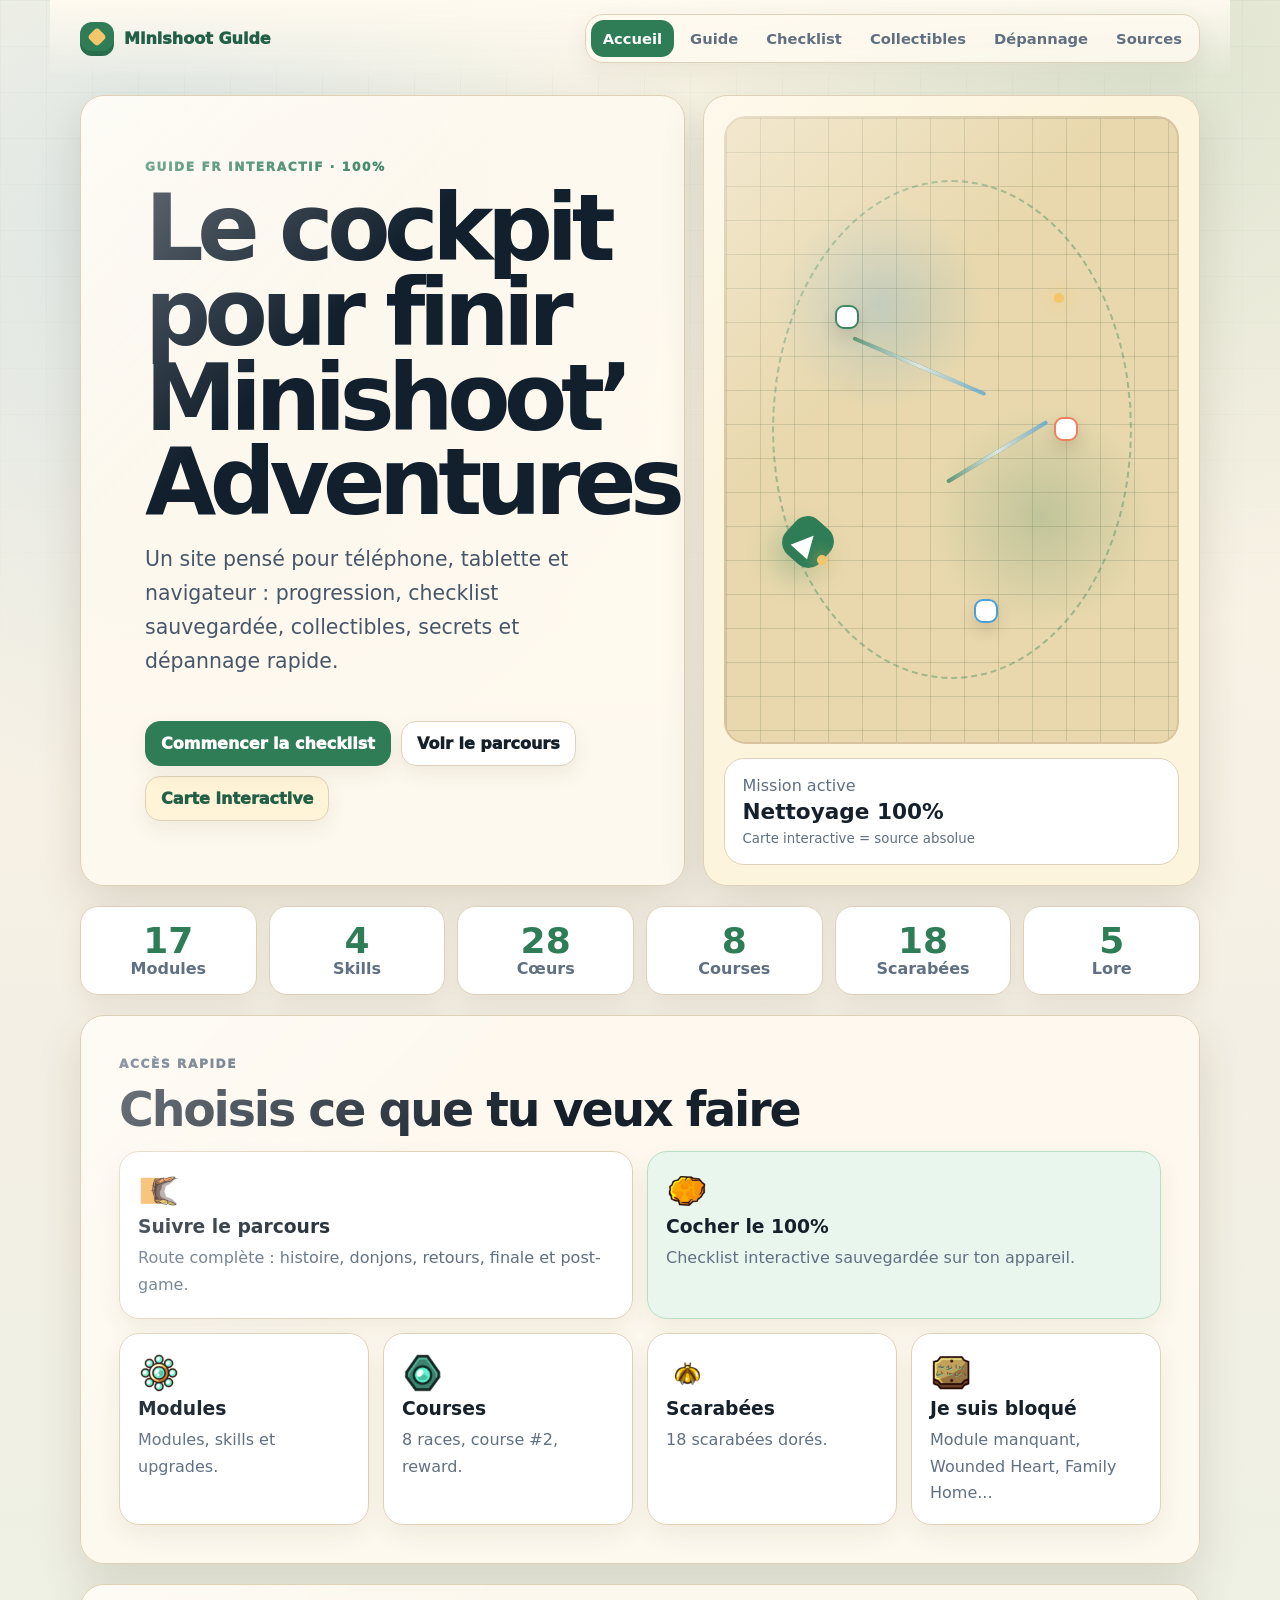
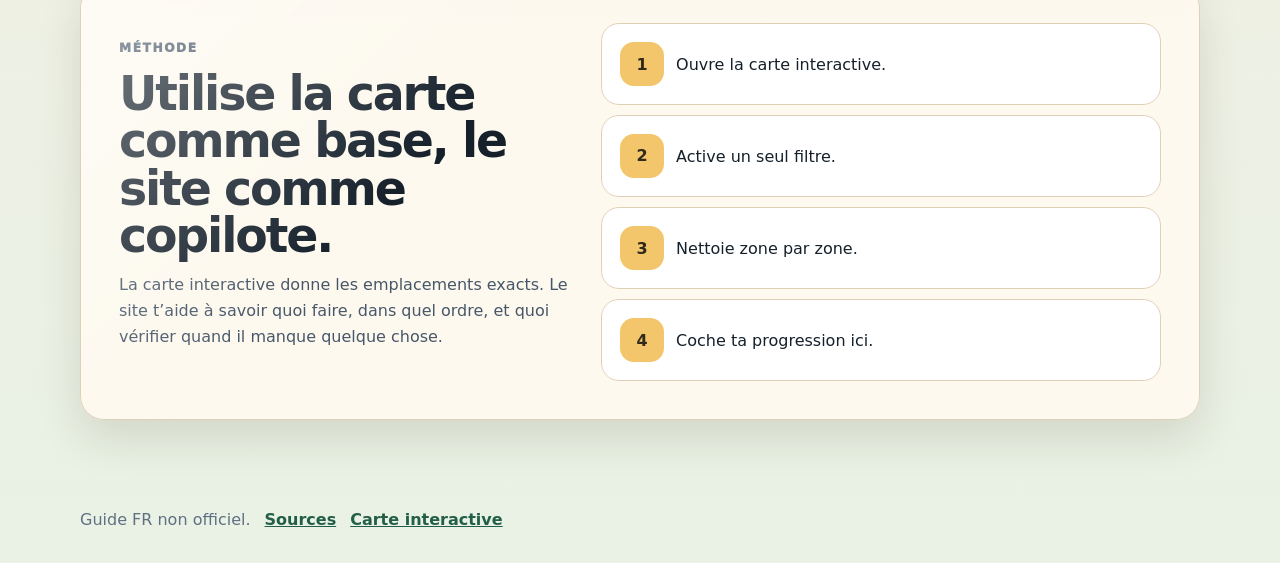
==== index.html @ 452d3138 "site: ajouter de vraies animations visibles" ====
<!doctype html>
<html lang="fr">
<head>
  <meta charset="utf-8">
  <meta name="viewport" content="width=device-width, initial-scale=1, viewport-fit=cover">
  <meta name="theme-color" content="#07121f">
  <meta name="description" content="Guide FR interactif pour terminer Minishoot' Adventures à 100%.">
  <title>Minishoot' Adventures — Guide FR 100%</title>
  <link rel="stylesheet" href="assets/site.css">
</head>
<body>
  <div class="page-glow" aria-hidden="true"></div>
  <header class="site-header">
    <a class="logo" href="index.html"><span></span>Minishoot Guide</a>
    <button class="menu-button" type="button" aria-label="Menu" aria-expanded="false">☰</button>
    <nav class="site-nav">
      <a class="active" href="index.html">Accueil</a>
      <a href="guide.html">Guide</a>
      <a href="checklist.html">Checklist</a>
      <a href="collectibles.html">Collectibles</a>
      <a href="depannage.html">Dépannage</a>
      <a href="sources.html">Sources</a>
    </nav>
  </header>

  <main>
    <section class="hero-shell reveal">
      <div class="hero-content">
        <p class="tag">Guide FR interactif · 100%</p>
        <h1>Le cockpit pour finir Minishoot’ Adventures.</h1>
        <p class="hero-text">Un site pensé pour téléphone, tablette et navigateur : progression, checklist sauvegardée, collectibles, secrets et dépannage rapide.</p>
        <div class="hero-actions">
          <a class="button primary" href="checklist.html">Commencer la checklist</a>
          <a class="button" href="guide.html">Voir le parcours</a>
          <a class="button ghost" href="https://minishoot-map.github.io/" target="_blank" rel="noreferrer">Carte interactive</a>
        </div>
      </div>
      <div class="cockpit-card" aria-label="Aperçu progression">
        <div class="scanner">
          <i></i><i></i><i></i>
          <em class="route-line r1"></em>
          <em class="route-line r2"></em>
          <b>▲</b>
          <strong class="spark s1"></strong>
          <strong class="spark s2"></strong>
        </div>
        <div class="mission-card">
          <span>Mission active</span>
          <strong>Nettoyage 100%</strong>
          <small>Carte interactive = source absolue</small>
        </div>
      </div>
    </section>

    <section class="metric-strip reveal stagger" aria-label="Compteurs">
      <article><strong>17</strong><span>Modules</span></article>
      <article><strong>4</strong><span>Skills</span></article>
      <article><strong>28</strong><span>Cœurs</span></article>
      <article><strong>8</strong><span>Courses</span></article>
      <article><strong>18</strong><span>Scarabées</span></article>
      <article><strong>5</strong><span>Lore</span></article>
    </section>

    <section class="section reveal">
      <div class="section-title">
        <p class="tag">Accès rapide</p>
        <h2>Choisis ce que tu veux faire</h2>
      </div>
      <div class="tile-grid stagger">
        <a class="tile large" href="guide.html"><img class="icon" src="docs/assets/map-icons/tunnel.png" alt=""><h3>Suivre le parcours</h3><p>Route complète : histoire, donjons, retours, finale et post-game.</p></a>
        <a class="tile large accent" href="checklist.html"><img class="icon" src="docs/assets/map-icons/map-piece.png" alt=""><h3>Cocher le 100%</h3><p>Checklist interactive sauvegardée sur ton appareil.</p></a>
        <a class="tile" href="collectibles.html#modules"><img class="icon" src="docs/assets/map-icons/module.png" alt=""><h3>Modules</h3><p>Modules, skills et upgrades.</p></a>
        <a class="tile" href="collectibles.html#courses"><img class="icon" src="docs/assets/map-icons/race-spirit.png" alt=""><h3>Courses</h3><p>8 races, course #2, reward.</p></a>
        <a class="tile" href="collectibles.html#scarabees"><img class="icon" src="docs/assets/map-icons/golden-scarab.png" alt=""><h3>Scarabées</h3><p>18 scarabées dorés.</p></a>
        <a class="tile" href="depannage.html"><img class="icon" src="docs/assets/map-icons/lore-tablet.png" alt=""><h3>Je suis bloqué</h3><p>Module manquant, Wounded Heart, Family Home...</p></a>
      </div>
    </section>

    <section class="section split reveal">
      <div>
        <p class="tag">Méthode</p>
        <h2>Utilise la carte comme base, le site comme copilote.</h2>
        <p>La carte interactive donne les emplacements exacts. Le site t’aide à savoir quoi faire, dans quel ordre, et quoi vérifier quand il manque quelque chose.</p>
      </div>
      <div class="method-list stagger">
        <article><b>1</b><span>Ouvre la carte interactive.</span></article>
        <article><b>2</b><span>Active un seul filtre.</span></article>
        <article><b>3</b><span>Nettoie zone par zone.</span></article>
        <article><b>4</b><span>Coche ta progression ici.</span></article>
      </div>
    </section>
  </main>

  <footer class="site-footer">
    <span>Guide FR non officiel.</span>
    <a href="sources.html">Sources</a>
    <a href="https://minishoot-map.github.io/" target="_blank" rel="noreferrer">Carte interactive</a>
  </footer>
  <script src="assets/site.js" defer></script>
</body>
</html>
---- assets/site.css ----
:root{
  color-scheme:light;
  --bg:#f4efe4;
  --paper:#fffaf0;
  --paper2:#fff3d8;
  --ink:#15202b;
  --muted:#607082;
  --line:#dfd1b8;
  --forest:#2f7d57;
  --forest2:#235f46;
  --sky:#4a9fd8;
  --sand:#f3c66b;
  --coral:#ef7f62;
  --blue:#2d6ca3;
  --shadow:0 18px 45px rgba(63,47,24,.14);
  --r:24px;
  --rs:16px;
}
*{box-sizing:border-box}html{scroll-behavior:smooth}body{margin:0;min-height:100vh;font-family:ui-sans-serif,system-ui,-apple-system,BlinkMacSystemFont,"Segoe UI",sans-serif;color:var(--ink);background:var(--bg);background-image:radial-gradient(circle at 12% 10%,rgba(74,159,216,.18),transparent 26%),radial-gradient(circle at 90% 2%,rgba(47,125,87,.16),transparent 24%),linear-gradient(180deg,#fff7e7 0,#f4efe4 48%,#e9f2e5 100%)}a{color:inherit}button,input{font:inherit}.page-glow{position:fixed;inset:0;pointer-events:none;background-image:linear-gradient(rgba(47,125,87,.08) 1px,transparent 1px),linear-gradient(90deg,rgba(47,125,87,.08) 1px,transparent 1px);background-size:46px 46px;mask-image:linear-gradient(#000,transparent 82%);opacity:.45}.site-header{position:sticky;top:0;z-index:50;display:flex;align-items:center;gap:16px;max-width:1180px;margin:0 auto;padding:14px clamp(16px,3vw,30px);backdrop-filter:blur(14px)}.site-header:before{content:"";position:fixed;inset:0 0 auto;height:78px;background:linear-gradient(180deg,rgba(255,250,240,.94),rgba(255,250,240,0));z-index:-1}.logo{display:flex;align-items:center;gap:10px;text-decoration:none;font-weight:950;color:var(--forest2)}.logo span{width:34px;height:34px;border-radius:12px;background:var(--forest);box-shadow:inset 0 -5px 0 rgba(0,0,0,.12);position:relative}.logo span:after{content:"";position:absolute;left:10px;top:8px;width:14px;height:14px;transform:rotate(45deg);border-radius:4px;background:var(--sand)}.site-nav{margin-left:auto;display:flex;gap:4px;padding:5px;border:1px solid var(--line);border-radius:18px;background:rgba(255,250,240,.78);box-shadow:0 8px 24px rgba(63,47,24,.08)}.site-nav a{text-decoration:none;color:var(--muted);font-weight:850;font-size:.92rem;padding:10px 12px;border-radius:13px}.site-nav a:hover,.site-nav a.active{color:white;background:var(--forest)}.menu-button{display:none;margin-left:auto;width:44px;height:44px;border:1px solid var(--line);border-radius:14px;background:var(--paper);color:var(--forest2)}main{max-width:1180px;margin:0 auto;padding:18px clamp(16px,3vw,30px) 70px}.hero-shell{display:grid;grid-template-columns:1fr .82fr;gap:18px;min-height:calc(100vh - 120px);align-items:stretch}.hero-content,.cockpit-card,.section,.page-hero{border:1px solid var(--line);background:rgba(255,250,240,.88);border-radius:var(--r);box-shadow:var(--shadow);position:relative;overflow:hidden}.hero-content{padding:clamp(28px,6vw,64px);display:flex;flex-direction:column;justify-content:center}.hero-content:after,.section:after,.page-hero:after,.cockpit-card:after{content:"";position:absolute;inset:0;border-radius:inherit;background:linear-gradient(135deg,rgba(255,255,255,.65),transparent 34%);pointer-events:none;opacity:.7}.tag{margin:0 0 12px;color:var(--forest);text-transform:uppercase;letter-spacing:.13em;font-weight:950;font-size:.76rem}h1,h2,h3,p{margin-top:0}h1{font-size:clamp(2.55rem,7.2vw,6.2rem);line-height:.92;letter-spacing:-.07em;margin-bottom:18px;color:#12202d}h2{font-size:clamp(1.65rem,3.7vw,3rem);line-height:1;letter-spacing:-.045em;margin-bottom:12px;color:#15202b}h3{margin-bottom:8px}.hero-text,.page-hero p,.section p{color:#475769;line-height:1.65}.hero-text{max-width:660px;font-size:clamp(1.05rem,2vw,1.28rem)}.hero-actions,.actions{display:flex;flex-wrap:wrap;gap:10px;margin-top:22px}.button,button{display:inline-flex;align-items:center;justify-content:center;border:1px solid var(--line);border-radius:15px;padding:12px 15px;background:white;color:var(--ink);text-decoration:none;font-weight:950;cursor:pointer;box-shadow:0 8px 20px rgba(63,47,24,.08);transition:.18s ease}.button:hover,button:hover{transform:translateY(-2px);border-color:var(--forest);box-shadow:0 14px 28px rgba(47,125,87,.14)}.button.primary{position:relative;overflow:hidden}.button.primary:after{content:"";position:absolute;inset:-40% auto -40% -55%;width:45%;background:linear-gradient(90deg,transparent,rgba(255,255,255,.65),transparent);transform:skewX(-18deg);animation:buttonShine 3.2s ease-in-out infinite}.button.primary{background:var(--forest);color:white;border-color:var(--forest)}.button.ghost{background:var(--paper2);color:var(--forest2)}button.danger{background:#fff1eb;color:#963d2f;border-color:#f2b09e}.cockpit-card{padding:20px;display:grid;grid-template-rows:1fr auto;gap:14px;background:#fdf4dd}.scanner{position:relative;min-height:360px;border:2px solid #d7c49f;border-radius:22px;background:#e9d8ad;background-image:linear-gradient(90deg,rgba(90,112,82,.22) 1px,transparent 1px),linear-gradient(rgba(90,112,82,.22) 1px,transparent 1px),radial-gradient(circle at 34% 30%,rgba(74,159,216,.26),transparent 20%),radial-gradient(circle at 70% 64%,rgba(47,125,87,.22),transparent 22%);background-size:34px 34px,34px 34px,auto,auto;overflow:hidden}.scanner:before{content:"";position:absolute;inset:10%;border:2px dashed rgba(47,125,87,.38);border-radius:50%;animation:mapRotate 18s linear infinite}.scanner b{position:absolute;left:18%;top:68%;transform:translate(-50%,-50%) rotate(42deg);width:46px;height:46px;border-radius:16px;background:var(--forest);color:white;display:grid;place-items:center;font-size:1.8rem;box-shadow:0 15px 28px rgba(47,125,87,.28);animation:shipTravel 8s ease-in-out infinite}.scanner i{position:absolute;width:24px;height:24px;border-radius:9px;background:white;border:2px solid var(--forest);box-shadow:0 8px 16px rgba(63,47,24,.16);animation:markerPulse 2.2s ease-in-out infinite}.scanner i:nth-child(1){left:24%;top:30%}.scanner i:nth-child(2){right:22%;top:48%;border-color:var(--coral);animation-delay:.45s}.scanner i:nth-child(3){left:55%;bottom:19%;border-color:var(--sky);animation-delay:.9s}.route-line{position:absolute;height:4px;border-radius:999px;background:linear-gradient(90deg,var(--forest),var(--sky));transform-origin:left center;opacity:.72;overflow:hidden}.route-line:after{content:"";position:absolute;inset:0;background:linear-gradient(90deg,transparent,rgba(255,255,255,.85),transparent);animation:routeDash 2.4s linear infinite}.r1{left:28%;top:35%;width:32%;transform:rotate(23deg)}.r2{left:49%;top:58%;width:26%;transform:rotate(-31deg);animation-delay:.5s}.spark{position:absolute;width:10px;height:10px;border-radius:50%;background:var(--sand);box-shadow:0 0 16px var(--sand);animation:sparkMove 5s ease-in-out infinite}.s1{left:20%;top:70%}.s2{right:25%;top:28%;animation-delay:1.3s}.mission-card{position:relative;z-index:1;border:1px solid var(--line);border-radius:20px;padding:17px;background:white}.mission-card span,.mission-card small{color:var(--muted)}.mission-card strong{display:block;font-size:1.35rem;margin:4px 0}.metric-strip{display:grid;grid-template-columns:repeat(6,1fr);gap:12px;margin:20px 0}.metric-strip article{background:white;border:1px solid var(--line);border-radius:18px;padding:16px;text-align:center;box-shadow:0 10px 24px rgba(63,47,24,.08)}.metric-strip strong{display:block;font-size:2.25rem;color:var(--forest);line-height:1}.metric-strip span{color:var(--muted);font-weight:850}.section,.page-hero{padding:clamp(22px,4vw,38px);margin:20px 0}.section-title{margin-bottom:18px}.tile-grid{display:grid;grid-template-columns:repeat(4,1fr);gap:14px}.tile{min-height:168px;background:white;border:1px solid var(--line);border-radius:20px;padding:18px;text-decoration:none;box-shadow:0 10px 24px rgba(63,47,24,.07);transition:.18s ease}.tile:hover{transform:translateY(-6px) rotate(-.4deg);border-color:var(--forest)}.tile:hover .icon{animation:iconBounce .55s ease both}.tile.large{grid-column:span 2}.tile.accent{background:#e9f6ed;border-color:#b9dec5}.tile .icon,.collection-grid .icon{width:42px;height:42px;object-fit:contain;image-rendering:auto}.tile p{margin:0;color:var(--muted)}.split{display:grid;grid-template-columns:.9fr 1.1fr;gap:24px;align-items:center}.method-list,.link-stack{display:grid;gap:10px}.method-list article,.route-list article,.collection-grid article,.problem-grid article,.source-ranks article{background:white;border:1px solid var(--line);border-radius:18px;padding:18px}.method-list article{display:grid;grid-template-columns:44px 1fr;gap:12px;align-items:center}.method-list b,.route-list b,.source-ranks b{display:grid;place-items:center;width:44px;height:44px;border-radius:14px;background:var(--sand);color:#2f2a19}.route-list{display:grid;gap:14px}.route-list article{display:grid;grid-template-columns:56px 1fr;gap:16px}.route-list p{margin:0;color:var(--muted)}.progress-panel{background:white;border:1px solid var(--line);border-radius:20px;padding:18px;margin-bottom:16px}.progress-panel>div:first-child{display:flex;justify-content:space-between;align-items:end;gap:12px;margin-bottom:10px}.progress-panel strong{font-size:2rem;color:var(--forest)}.progress-panel span{color:var(--muted)}.progress{height:16px;border:1px solid var(--line);border-radius:999px;background:#f1e7d4;overflow:hidden;margin-bottom:14px}.progress span{display:block;height:100%;width:0;background:linear-gradient(90deg,var(--forest),var(--sky));transition:width .25s ease}.checklist-grid{display:grid;grid-template-columns:repeat(2,1fr);gap:14px}.check-group{background:white;border:1px solid var(--line);border-radius:20px;overflow:hidden}.check-group summary{display:flex;justify-content:space-between;gap:10px;padding:16px;cursor:pointer;font-weight:950}.check-group summary::-webkit-details-marker{display:none}.group-count{color:var(--muted)}.check-list{padding:0 10px 12px}.check-item{display:grid;grid-template-columns:28px 1fr;gap:10px;padding:10px;border-radius:14px}.check-item:hover{background:#f6f0e4}.check-item input{width:20px;height:20px;accent-color:var(--forest)}.check-item small{display:block;color:var(--muted);margin-top:3px}.check-item.done span{text-decoration:line-through;color:var(--muted)}.collection-grid,.problem-grid,.source-ranks{display:grid;grid-template-columns:repeat(2,1fr);gap:14px}.collection-grid article a,.problem-grid article a,.source-ranks article a,.link-stack a{color:var(--forest2);font-weight:950}.filter-list{display:flex;flex-wrap:wrap;gap:10px;margin:14px 0 20px}.filter-list b{border:1px solid var(--line);border-radius:999px;padding:10px 12px;background:white}.search-box{display:grid;gap:8px}.search-box label{color:var(--muted);font-weight:950}.search-box input{width:100%;border:1px solid var(--line);border-radius:16px;padding:15px;background:white;color:var(--ink);outline:none}.search-box input:focus{border-color:var(--forest)}.results{display:grid;gap:10px;margin-top:14px}.result{display:block;background:white;border:1px solid var(--line);border-radius:16px;padding:14px;text-decoration:none}.result span{display:block;color:var(--muted);margin-top:3px}.rank-one{grid-column:span 2;background:#e9f6ed!important}.site-footer{max-width:1180px;margin:0 auto;padding:0 clamp(16px,3vw,30px) 34px;display:flex;flex-wrap:wrap;gap:14px;color:var(--muted)}.site-footer a{color:var(--forest2);font-weight:850}.reveal{opacity:0;transform:translateY(18px) scale(.985);transition:opacity .55s ease,transform .55s cubic-bezier(.2,.8,.2,1)}.reveal.visible{opacity:1;transform:none}.stagger>*{opacity:0;transform:translateY(16px);animation:staggerIn .62s cubic-bezier(.2,.8,.2,1) forwards}.stagger>*:nth-child(1){animation-delay:.05s}.stagger>*:nth-child(2){animation-delay:.12s}.stagger>*:nth-child(3){animation-delay:.19s}.stagger>*:nth-child(4){animation-delay:.26s}.stagger>*:nth-child(5){animation-delay:.33s}.stagger>*:nth-child(6){animation-delay:.40s}.stagger>*:nth-child(7){animation-delay:.47s}.stagger>*:nth-child(8){animation-delay:.54s}@keyframes mapRotate{to{transform:rotate(360deg)}}@keyframes markerPulse{0%,100%{transform:scale(1);box-shadow:0 8px 16px rgba(63,47,24,.16)}50%{transform:scale(1.22);box-shadow:0 10px 24px rgba(47,125,87,.26)}}@keyframes shipTravel{0%,100%{left:18%;top:68%;transform:translate(-50%,-50%) rotate(42deg)}32%{left:38%;top:38%;transform:translate(-50%,-50%) rotate(18deg)}66%{left:73%;top:53%;transform:translate(-50%,-50%) rotate(78deg)}}@keyframes routeDash{to{transform:translateX(190%)}}@keyframes sparkMove{0%,100%{transform:translate(0,0) scale(.8);opacity:.35}50%{transform:translate(34px,-22px) scale(1.2);opacity:1}}@keyframes iconBounce{0%{transform:translateY(0) scale(1)}45%{transform:translateY(-8px) scale(1.08)}100%{transform:translateY(0) scale(1)}}@keyframes buttonShine{0%,55%{left:-55%}100%{left:120%}}@keyframes staggerIn{to{opacity:1;transform:none}}@media(max-width:980px){.hero-shell{grid-template-columns:1fr;min-height:auto}.metric-strip{grid-template-columns:repeat(3,1fr)}.tile-grid{grid-template-columns:repeat(2,1fr)}.split,.collection-grid,.problem-grid,.source-ranks{grid-template-columns:1fr}.rank-one{grid-column:auto}.checklist-grid{grid-template-columns:1fr}}@media(max-width:720px){.menu-button{display:block}.site-nav{display:none;position:absolute;top:66px;left:16px;right:16px;flex-direction:column;align-items:stretch;background:var(--paper);border-radius:20px}.site-nav.open{display:flex}.site-nav a{text-align:center}.hero-content,.cockpit-card,.section,.page-hero{border-radius:20px}.scanner{min-height:260px}.metric-strip{grid-template-columns:repeat(2,1fr)}.tile-grid{grid-template-columns:1fr}.tile.large{grid-column:auto}.route-list article{grid-template-columns:1fr}h1{font-size:clamp(2.35rem,13vw,4.4rem)}}@media(prefers-reduced-motion:reduce){*,*:before,*:after{animation:none!important;transition:none!important;scroll-behavior:auto!important}.reveal,.stagger>*{opacity:1;transform:none}}
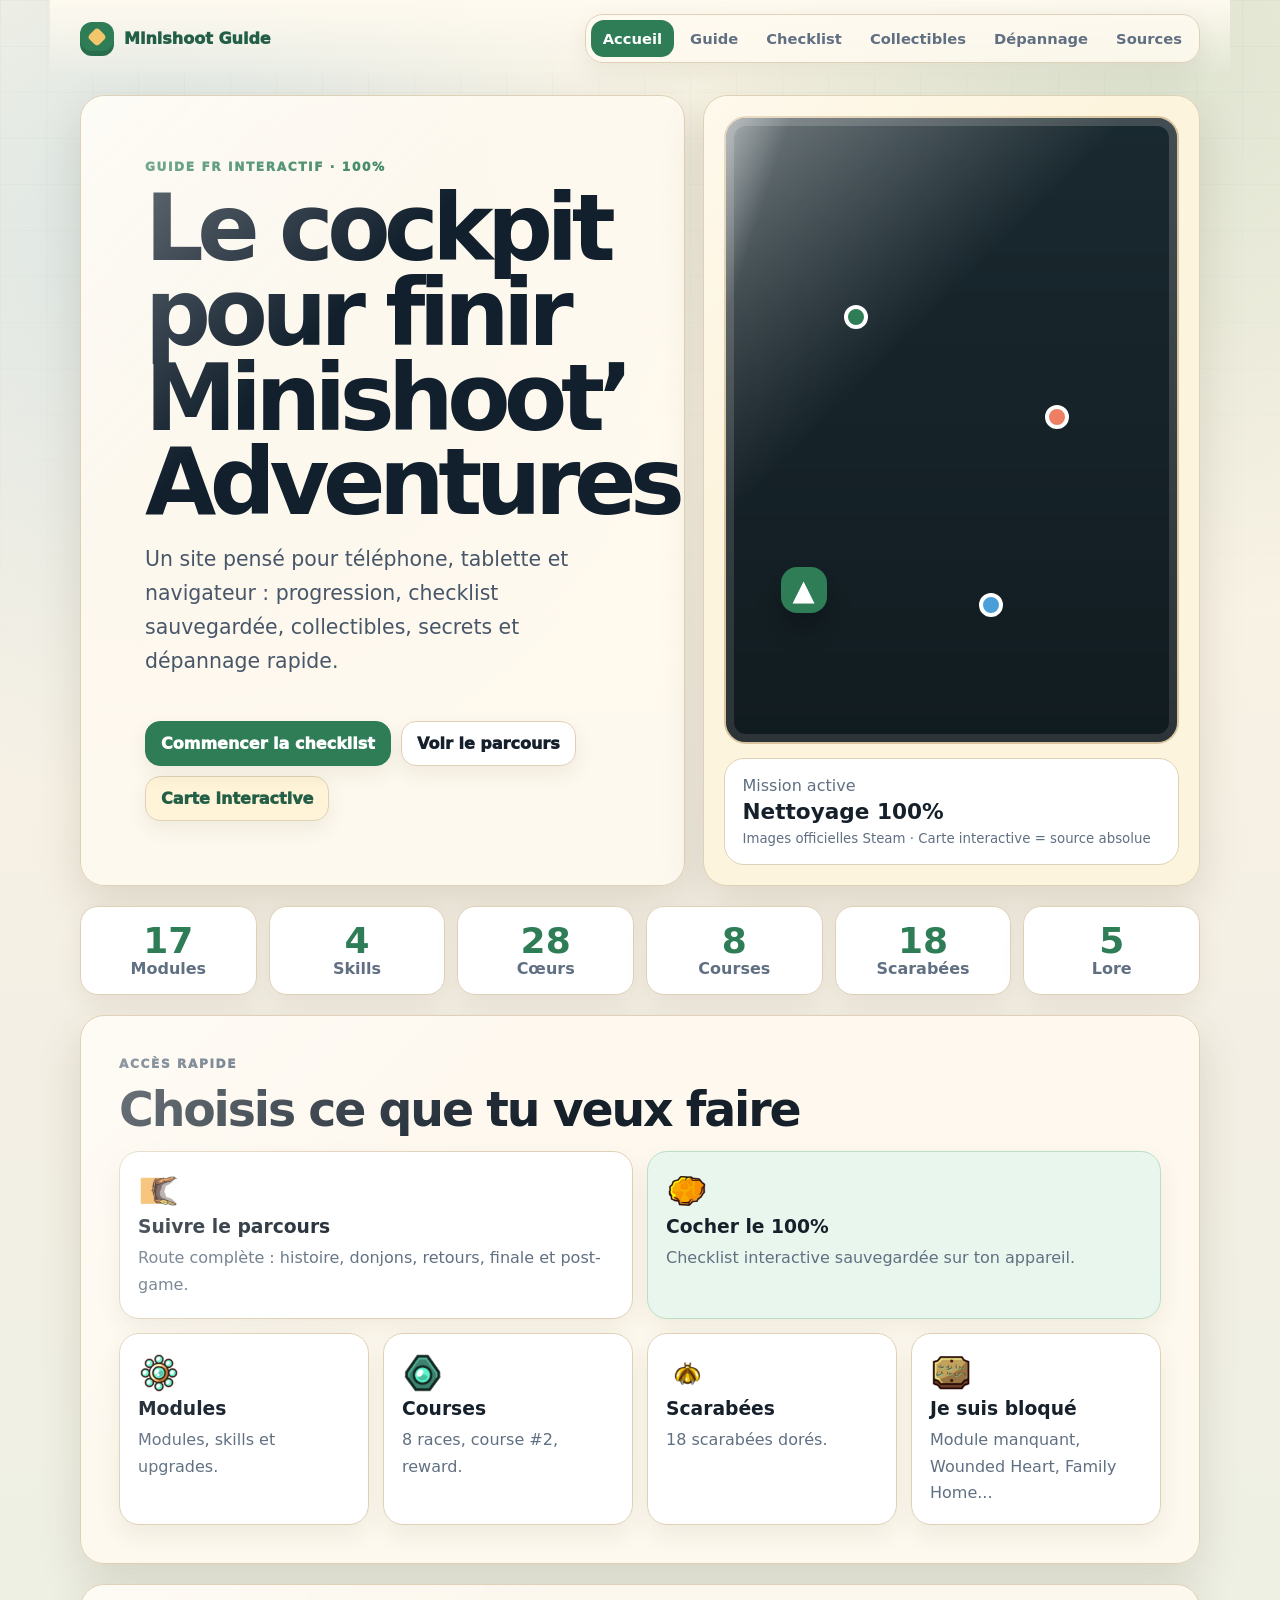
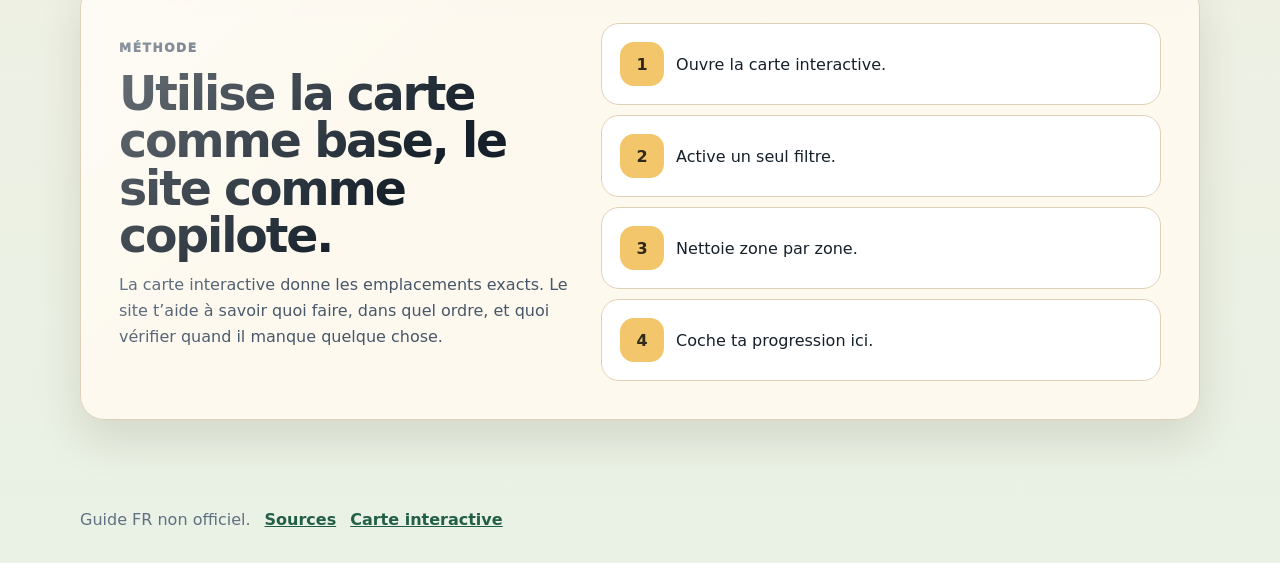
==== commit d1c4c6ad: "site: afficher images du jeu et carousel anime" ====
--- a/index.html
+++ b/index.html
@@ -35,19 +35,20 @@
           <a class="button ghost" href="https://minishoot-map.github.io/" target="_blank" rel="noreferrer">Carte interactive</a>
         </div>
       </div>
-      <div class="cockpit-card" aria-label="Aperçu progression">
-        <div class="scanner">
-          <i></i><i></i><i></i>
-          <em class="route-line r1"></em>
-          <em class="route-line r2"></em>
-          <b>▲</b>
-          <strong class="spark s1"></strong>
-          <strong class="spark s2"></strong>
+      <div class="game-showcase" aria-label="Images du jeu Minishoot Adventures">
+        <div class="screenshot-stack">
+          <img class="shot shot-a" src="https://shared.akamai.steamstatic.com/store_item_assets/steam/apps/1634860/library_hero.jpg" alt="Minishoot' Adventures - image officielle Steam">
+          <img class="shot shot-b" src="https://shared.akamai.steamstatic.com/store_item_assets/steam/apps/1634860/capsule_616x353.jpg" alt="Minishoot' Adventures - capsule officielle Steam">
+          <img class="shot shot-c" src="https://shared.akamai.steamstatic.com/store_item_assets/steam/apps/1634860/header.jpg" alt="Minishoot' Adventures - header officiel Steam">
+          <span class="game-ship">▲</span>
+          <span class="game-marker m1"></span>
+          <span class="game-marker m2"></span>
+          <span class="game-marker m3"></span>
         </div>
         <div class="mission-card">
           <span>Mission active</span>
           <strong>Nettoyage 100%</strong>
-          <small>Carte interactive = source absolue</small>
+          <small>Images officielles Steam · Carte interactive = source absolue</small>
         </div>
       </div>
     </section>
--- a/assets/site.css
+++ b/assets/site.css
@@ -16,4 +16,4 @@
   --r:24px;
   --rs:16px;
 }
-*{box-sizing:border-box}html{scroll-behavior:smooth}body{margin:0;min-height:100vh;font-family:ui-sans-serif,system-ui,-apple-system,BlinkMacSystemFont,"Segoe UI",sans-serif;color:var(--ink);background:var(--bg);background-image:radial-gradient(circle at 12% 10%,rgba(74,159,216,.18),transparent 26%),radial-gradient(circle at 90% 2%,rgba(47,125,87,.16),transparent 24%),linear-gradient(180deg,#fff7e7 0,#f4efe4 48%,#e9f2e5 100%)}a{color:inherit}button,input{font:inherit}.page-glow{position:fixed;inset:0;pointer-events:none;background-image:linear-gradient(rgba(47,125,87,.08) 1px,transparent 1px),linear-gradient(90deg,rgba(47,125,87,.08) 1px,transparent 1px);background-size:46px 46px;mask-image:linear-gradient(#000,transparent 82%);opacity:.45}.site-header{position:sticky;top:0;z-index:50;display:flex;align-items:center;gap:16px;max-width:1180px;margin:0 auto;padding:14px clamp(16px,3vw,30px);backdrop-filter:blur(14px)}.site-header:before{content:"";position:fixed;inset:0 0 auto;height:78px;background:linear-gradient(180deg,rgba(255,250,240,.94),rgba(255,250,240,0));z-index:-1}.logo{display:flex;align-items:center;gap:10px;text-decoration:none;font-weight:950;color:var(--forest2)}.logo span{width:34px;height:34px;border-radius:12px;background:var(--forest);box-shadow:inset 0 -5px 0 rgba(0,0,0,.12);position:relative}.logo span:after{content:"";position:absolute;left:10px;top:8px;width:14px;height:14px;transform:rotate(45deg);border-radius:4px;background:var(--sand)}.site-nav{margin-left:auto;display:flex;gap:4px;padding:5px;border:1px solid var(--line);border-radius:18px;background:rgba(255,250,240,.78);box-shadow:0 8px 24px rgba(63,47,24,.08)}.site-nav a{text-decoration:none;color:var(--muted);font-weight:850;font-size:.92rem;padding:10px 12px;border-radius:13px}.site-nav a:hover,.site-nav a.active{color:white;background:var(--forest)}.menu-button{display:none;margin-left:auto;width:44px;height:44px;border:1px solid var(--line);border-radius:14px;background:var(--paper);color:var(--forest2)}main{max-width:1180px;margin:0 auto;padding:18px clamp(16px,3vw,30px) 70px}.hero-shell{display:grid;grid-template-columns:1fr .82fr;gap:18px;min-height:calc(100vh - 120px);align-items:stretch}.hero-content,.cockpit-card,.section,.page-hero{border:1px solid var(--line);background:rgba(255,250,240,.88);border-radius:var(--r);box-shadow:var(--shadow);position:relative;overflow:hidden}.hero-content{padding:clamp(28px,6vw,64px);display:flex;flex-direction:column;justify-content:center}.hero-content:after,.section:after,.page-hero:after,.cockpit-card:after{content:"";position:absolute;inset:0;border-radius:inherit;background:linear-gradient(135deg,rgba(255,255,255,.65),transparent 34%);pointer-events:none;opacity:.7}.tag{margin:0 0 12px;color:var(--forest);text-transform:uppercase;letter-spacing:.13em;font-weight:950;font-size:.76rem}h1,h2,h3,p{margin-top:0}h1{font-size:clamp(2.55rem,7.2vw,6.2rem);line-height:.92;letter-spacing:-.07em;margin-bottom:18px;color:#12202d}h2{font-size:clamp(1.65rem,3.7vw,3rem);line-height:1;letter-spacing:-.045em;margin-bottom:12px;color:#15202b}h3{margin-bottom:8px}.hero-text,.page-hero p,.section p{color:#475769;line-height:1.65}.hero-text{max-width:660px;font-size:clamp(1.05rem,2vw,1.28rem)}.hero-actions,.actions{display:flex;flex-wrap:wrap;gap:10px;margin-top:22px}.button,button{display:inline-flex;align-items:center;justify-content:center;border:1px solid var(--line);border-radius:15px;padding:12px 15px;background:white;color:var(--ink);text-decoration:none;font-weight:950;cursor:pointer;box-shadow:0 8px 20px rgba(63,47,24,.08);transition:.18s ease}.button:hover,button:hover{transform:translateY(-2px);border-color:var(--forest);box-shadow:0 14px 28px rgba(47,125,87,.14)}.button.primary{position:relative;overflow:hidden}.button.primary:after{content:"";position:absolute;inset:-40% auto -40% -55%;width:45%;background:linear-gradient(90deg,transparent,rgba(255,255,255,.65),transparent);transform:skewX(-18deg);animation:buttonShine 3.2s ease-in-out infinite}.button.primary{background:var(--forest);color:white;border-color:var(--forest)}.button.ghost{background:var(--paper2);color:var(--forest2)}button.danger{background:#fff1eb;color:#963d2f;border-color:#f2b09e}.cockpit-card{padding:20px;display:grid;grid-template-rows:1fr auto;gap:14px;background:#fdf4dd}.scanner{position:relative;min-height:360px;border:2px solid #d7c49f;border-radius:22px;background:#e9d8ad;background-image:linear-gradient(90deg,rgba(90,112,82,.22) 1px,transparent 1px),linear-gradient(rgba(90,112,82,.22) 1px,transparent 1px),radial-gradient(circle at 34% 30%,rgba(74,159,216,.26),transparent 20%),radial-gradient(circle at 70% 64%,rgba(47,125,87,.22),transparent 22%);background-size:34px 34px,34px 34px,auto,auto;overflow:hidden}.scanner:before{content:"";position:absolute;inset:10%;border:2px dashed rgba(47,125,87,.38);border-radius:50%;animation:mapRotate 18s linear infinite}.scanner b{position:absolute;left:18%;top:68%;transform:translate(-50%,-50%) rotate(42deg);width:46px;height:46px;border-radius:16px;background:var(--forest);color:white;display:grid;place-items:center;font-size:1.8rem;box-shadow:0 15px 28px rgba(47,125,87,.28);animation:shipTravel 8s ease-in-out infinite}.scanner i{position:absolute;width:24px;height:24px;border-radius:9px;background:white;border:2px solid var(--forest);box-shadow:0 8px 16px rgba(63,47,24,.16);animation:markerPulse 2.2s ease-in-out infinite}.scanner i:nth-child(1){left:24%;top:30%}.scanner i:nth-child(2){right:22%;top:48%;border-color:var(--coral);animation-delay:.45s}.scanner i:nth-child(3){left:55%;bottom:19%;border-color:var(--sky);animation-delay:.9s}.route-line{position:absolute;height:4px;border-radius:999px;background:linear-gradient(90deg,var(--forest),var(--sky));transform-origin:left center;opacity:.72;overflow:hidden}.route-line:after{content:"";position:absolute;inset:0;background:linear-gradient(90deg,transparent,rgba(255,255,255,.85),transparent);animation:routeDash 2.4s linear infinite}.r1{left:28%;top:35%;width:32%;transform:rotate(23deg)}.r2{left:49%;top:58%;width:26%;transform:rotate(-31deg);animation-delay:.5s}.spark{position:absolute;width:10px;height:10px;border-radius:50%;background:var(--sand);box-shadow:0 0 16px var(--sand);animation:sparkMove 5s ease-in-out infinite}.s1{left:20%;top:70%}.s2{right:25%;top:28%;animation-delay:1.3s}.mission-card{position:relative;z-index:1;border:1px solid var(--line);border-radius:20px;padding:17px;background:white}.mission-card span,.mission-card small{color:var(--muted)}.mission-card strong{display:block;font-size:1.35rem;margin:4px 0}.metric-strip{display:grid;grid-template-columns:repeat(6,1fr);gap:12px;margin:20px 0}.metric-strip article{background:white;border:1px solid var(--line);border-radius:18px;padding:16px;text-align:center;box-shadow:0 10px 24px rgba(63,47,24,.08)}.metric-strip strong{display:block;font-size:2.25rem;color:var(--forest);line-height:1}.metric-strip span{color:var(--muted);font-weight:850}.section,.page-hero{padding:clamp(22px,4vw,38px);margin:20px 0}.section-title{margin-bottom:18px}.tile-grid{display:grid;grid-template-columns:repeat(4,1fr);gap:14px}.tile{min-height:168px;background:white;border:1px solid var(--line);border-radius:20px;padding:18px;text-decoration:none;box-shadow:0 10px 24px rgba(63,47,24,.07);transition:.18s ease}.tile:hover{transform:translateY(-6px) rotate(-.4deg);border-color:var(--forest)}.tile:hover .icon{animation:iconBounce .55s ease both}.tile.large{grid-column:span 2}.tile.accent{background:#e9f6ed;border-color:#b9dec5}.tile .icon,.collection-grid .icon{width:42px;height:42px;object-fit:contain;image-rendering:auto}.tile p{margin:0;color:var(--muted)}.split{display:grid;grid-template-columns:.9fr 1.1fr;gap:24px;align-items:center}.method-list,.link-stack{display:grid;gap:10px}.method-list article,.route-list article,.collection-grid article,.problem-grid article,.source-ranks article{background:white;border:1px solid var(--line);border-radius:18px;padding:18px}.method-list article{display:grid;grid-template-columns:44px 1fr;gap:12px;align-items:center}.method-list b,.route-list b,.source-ranks b{display:grid;place-items:center;width:44px;height:44px;border-radius:14px;background:var(--sand);color:#2f2a19}.route-list{display:grid;gap:14px}.route-list article{display:grid;grid-template-columns:56px 1fr;gap:16px}.route-list p{margin:0;color:var(--muted)}.progress-panel{background:white;border:1px solid var(--line);border-radius:20px;padding:18px;margin-bottom:16px}.progress-panel>div:first-child{display:flex;justify-content:space-between;align-items:end;gap:12px;margin-bottom:10px}.progress-panel strong{font-size:2rem;color:var(--forest)}.progress-panel span{color:var(--muted)}.progress{height:16px;border:1px solid var(--line);border-radius:999px;background:#f1e7d4;overflow:hidden;margin-bottom:14px}.progress span{display:block;height:100%;width:0;background:linear-gradient(90deg,var(--forest),var(--sky));transition:width .25s ease}.checklist-grid{display:grid;grid-template-columns:repeat(2,1fr);gap:14px}.check-group{background:white;border:1px solid var(--line);border-radius:20px;overflow:hidden}.check-group summary{display:flex;justify-content:space-between;gap:10px;padding:16px;cursor:pointer;font-weight:950}.check-group summary::-webkit-details-marker{display:none}.group-count{color:var(--muted)}.check-list{padding:0 10px 12px}.check-item{display:grid;grid-template-columns:28px 1fr;gap:10px;padding:10px;border-radius:14px}.check-item:hover{background:#f6f0e4}.check-item input{width:20px;height:20px;accent-color:var(--forest)}.check-item small{display:block;color:var(--muted);margin-top:3px}.check-item.done span{text-decoration:line-through;color:var(--muted)}.collection-grid,.problem-grid,.source-ranks{display:grid;grid-template-columns:repeat(2,1fr);gap:14px}.collection-grid article a,.problem-grid article a,.source-ranks article a,.link-stack a{color:var(--forest2);font-weight:950}.filter-list{display:flex;flex-wrap:wrap;gap:10px;margin:14px 0 20px}.filter-list b{border:1px solid var(--line);border-radius:999px;padding:10px 12px;background:white}.search-box{display:grid;gap:8px}.search-box label{color:var(--muted);font-weight:950}.search-box input{width:100%;border:1px solid var(--line);border-radius:16px;padding:15px;background:white;color:var(--ink);outline:none}.search-box input:focus{border-color:var(--forest)}.results{display:grid;gap:10px;margin-top:14px}.result{display:block;background:white;border:1px solid var(--line);border-radius:16px;padding:14px;text-decoration:none}.result span{display:block;color:var(--muted);margin-top:3px}.rank-one{grid-column:span 2;background:#e9f6ed!important}.site-footer{max-width:1180px;margin:0 auto;padding:0 clamp(16px,3vw,30px) 34px;display:flex;flex-wrap:wrap;gap:14px;color:var(--muted)}.site-footer a{color:var(--forest2);font-weight:850}.reveal{opacity:0;transform:translateY(18px) scale(.985);transition:opacity .55s ease,transform .55s cubic-bezier(.2,.8,.2,1)}.reveal.visible{opacity:1;transform:none}.stagger>*{opacity:0;transform:translateY(16px);animation:staggerIn .62s cubic-bezier(.2,.8,.2,1) forwards}.stagger>*:nth-child(1){animation-delay:.05s}.stagger>*:nth-child(2){animation-delay:.12s}.stagger>*:nth-child(3){animation-delay:.19s}.stagger>*:nth-child(4){animation-delay:.26s}.stagger>*:nth-child(5){animation-delay:.33s}.stagger>*:nth-child(6){animation-delay:.40s}.stagger>*:nth-child(7){animation-delay:.47s}.stagger>*:nth-child(8){animation-delay:.54s}@keyframes mapRotate{to{transform:rotate(360deg)}}@keyframes markerPulse{0%,100%{transform:scale(1);box-shadow:0 8px 16px rgba(63,47,24,.16)}50%{transform:scale(1.22);box-shadow:0 10px 24px rgba(47,125,87,.26)}}@keyframes shipTravel{0%,100%{left:18%;top:68%;transform:translate(-50%,-50%) rotate(42deg)}32%{left:38%;top:38%;transform:translate(-50%,-50%) rotate(18deg)}66%{left:73%;top:53%;transform:translate(-50%,-50%) rotate(78deg)}}@keyframes routeDash{to{transform:translateX(190%)}}@keyframes sparkMove{0%,100%{transform:translate(0,0) scale(.8);opacity:.35}50%{transform:translate(34px,-22px) scale(1.2);opacity:1}}@keyframes iconBounce{0%{transform:translateY(0) scale(1)}45%{transform:translateY(-8px) scale(1.08)}100%{transform:translateY(0) scale(1)}}@keyframes buttonShine{0%,55%{left:-55%}100%{left:120%}}@keyframes staggerIn{to{opacity:1;transform:none}}@media(max-width:980px){.hero-shell{grid-template-columns:1fr;min-height:auto}.metric-strip{grid-template-columns:repeat(3,1fr)}.tile-grid{grid-template-columns:repeat(2,1fr)}.split,.collection-grid,.problem-grid,.source-ranks{grid-template-columns:1fr}.rank-one{grid-column:auto}.checklist-grid{grid-template-columns:1fr}}@media(max-width:720px){.menu-button{display:block}.site-nav{display:none;position:absolute;top:66px;left:16px;right:16px;flex-direction:column;align-items:stretch;background:var(--paper);border-radius:20px}.site-nav.open{display:flex}.site-nav a{text-align:center}.hero-content,.cockpit-card,.section,.page-hero{border-radius:20px}.scanner{min-height:260px}.metric-strip{grid-template-columns:repeat(2,1fr)}.tile-grid{grid-template-columns:1fr}.tile.large{grid-column:auto}.route-list article{grid-template-columns:1fr}h1{font-size:clamp(2.35rem,13vw,4.4rem)}}@media(prefers-reduced-motion:reduce){*,*:before,*:after{animation:none!important;transition:none!important;scroll-behavior:auto!important}.reveal,.stagger>*{opacity:1;transform:none}}
+*{box-sizing:border-box}html{scroll-behavior:smooth}body{margin:0;min-height:100vh;font-family:ui-sans-serif,system-ui,-apple-system,BlinkMacSystemFont,"Segoe UI",sans-serif;color:var(--ink);background:var(--bg);background-image:radial-gradient(circle at 12% 10%,rgba(74,159,216,.18),transparent 26%),radial-gradient(circle at 90% 2%,rgba(47,125,87,.16),transparent 24%),linear-gradient(180deg,#fff7e7 0,#f4efe4 48%,#e9f2e5 100%)}a{color:inherit}button,input{font:inherit}.page-glow{position:fixed;inset:0;pointer-events:none;background-image:linear-gradient(rgba(47,125,87,.08) 1px,transparent 1px),linear-gradient(90deg,rgba(47,125,87,.08) 1px,transparent 1px);background-size:46px 46px;mask-image:linear-gradient(#000,transparent 82%);opacity:.45}.site-header{position:sticky;top:0;z-index:50;display:flex;align-items:center;gap:16px;max-width:1180px;margin:0 auto;padding:14px clamp(16px,3vw,30px);backdrop-filter:blur(14px)}.site-header:before{content:"";position:fixed;inset:0 0 auto;height:78px;background:linear-gradient(180deg,rgba(255,250,240,.94),rgba(255,250,240,0));z-index:-1}.logo{display:flex;align-items:center;gap:10px;text-decoration:none;font-weight:950;color:var(--forest2)}.logo span{width:34px;height:34px;border-radius:12px;background:var(--forest);box-shadow:inset 0 -5px 0 rgba(0,0,0,.12);position:relative}.logo span:after{content:"";position:absolute;left:10px;top:8px;width:14px;height:14px;transform:rotate(45deg);border-radius:4px;background:var(--sand)}.site-nav{margin-left:auto;display:flex;gap:4px;padding:5px;border:1px solid var(--line);border-radius:18px;background:rgba(255,250,240,.78);box-shadow:0 8px 24px rgba(63,47,24,.08)}.site-nav a{text-decoration:none;color:var(--muted);font-weight:850;font-size:.92rem;padding:10px 12px;border-radius:13px}.site-nav a:hover,.site-nav a.active{color:white;background:var(--forest)}.menu-button{display:none;margin-left:auto;width:44px;height:44px;border:1px solid var(--line);border-radius:14px;background:var(--paper);color:var(--forest2)}main{max-width:1180px;margin:0 auto;padding:18px clamp(16px,3vw,30px) 70px}.hero-shell{display:grid;grid-template-columns:1fr .82fr;gap:18px;min-height:calc(100vh - 120px);align-items:stretch}.hero-content,.cockpit-card,.section,.page-hero{border:1px solid var(--line);background:rgba(255,250,240,.88);border-radius:var(--r);box-shadow:var(--shadow);position:relative;overflow:hidden}.hero-content{padding:clamp(28px,6vw,64px);display:flex;flex-direction:column;justify-content:center}.hero-content:after,.section:after,.page-hero:after,.cockpit-card:after{content:"";position:absolute;inset:0;border-radius:inherit;background:linear-gradient(135deg,rgba(255,255,255,.65),transparent 34%);pointer-events:none;opacity:.7}.tag{margin:0 0 12px;color:var(--forest);text-transform:uppercase;letter-spacing:.13em;font-weight:950;font-size:.76rem}h1,h2,h3,p{margin-top:0}h1{font-size:clamp(2.55rem,7.2vw,6.2rem);line-height:.92;letter-spacing:-.07em;margin-bottom:18px;color:#12202d}h2{font-size:clamp(1.65rem,3.7vw,3rem);line-height:1;letter-spacing:-.045em;margin-bottom:12px;color:#15202b}h3{margin-bottom:8px}.hero-text,.page-hero p,.section p{color:#475769;line-height:1.65}.hero-text{max-width:660px;font-size:clamp(1.05rem,2vw,1.28rem)}.hero-actions,.actions{display:flex;flex-wrap:wrap;gap:10px;margin-top:22px}.button,button{display:inline-flex;align-items:center;justify-content:center;border:1px solid var(--line);border-radius:15px;padding:12px 15px;background:white;color:var(--ink);text-decoration:none;font-weight:950;cursor:pointer;box-shadow:0 8px 20px rgba(63,47,24,.08);transition:.18s ease}.button:hover,button:hover{transform:translateY(-2px);border-color:var(--forest);box-shadow:0 14px 28px rgba(47,125,87,.14)}.button.primary{position:relative;overflow:hidden}.button.primary:after{content:"";position:absolute;inset:-40% auto -40% -55%;width:45%;background:linear-gradient(90deg,transparent,rgba(255,255,255,.65),transparent);transform:skewX(-18deg);animation:buttonShine 3.2s ease-in-out infinite}.button.primary{background:var(--forest);color:white;border-color:var(--forest)}.button.ghost{background:var(--paper2);color:var(--forest2)}button.danger{background:#fff1eb;color:#963d2f;border-color:#f2b09e}.game-showcase{padding:20px;display:grid;grid-template-rows:1fr auto;gap:14px;background:#fdf4dd;border:1px solid var(--line);border-radius:var(--r);box-shadow:var(--shadow);position:relative;overflow:hidden}.game-showcase:after{content:"";position:absolute;inset:0;border-radius:inherit;background:linear-gradient(135deg,rgba(255,255,255,.45),transparent 35%);pointer-events:none}.screenshot-stack{position:relative;min-height:390px;border:2px solid #d7c49f;border-radius:22px;overflow:hidden;background:#1b2b32;box-shadow:inset 0 0 0 8px rgba(255,250,240,.18)}.shot{position:absolute;inset:0;width:100%;height:100%;object-fit:cover;opacity:0;transform:scale(1.08);animation:imageCycle 12s infinite ease-in-out}.shot-a{animation-delay:0s}.shot-b{animation-delay:4s}.shot-c{animation-delay:8s}.screenshot-stack:before{content:"";position:absolute;inset:0;z-index:3;background:linear-gradient(180deg,rgba(0,0,0,.03),rgba(0,0,0,.35));pointer-events:none}.screenshot-stack:after{content:"";position:absolute;left:-40%;top:0;z-index:5;width:32%;height:100%;background:linear-gradient(90deg,transparent,rgba(255,255,255,.45),transparent);transform:skewX(-18deg);animation:screenShine 3.4s ease-in-out infinite}.game-ship{position:absolute;z-index:6;left:12%;top:72%;width:46px;height:46px;border-radius:16px;background:var(--forest);color:white;display:grid;place-items:center;font-size:1.8rem;box-shadow:0 15px 28px rgba(0,0,0,.28);animation:shipTravel 7s ease-in-out infinite}.game-marker{position:absolute;z-index:6;width:24px;height:24px;border-radius:50%;border:4px solid white;background:var(--forest);box-shadow:0 0 0 0 rgba(130,243,187,.45);animation:markerPing 1.8s ease-in-out infinite}.m1{left:26%;top:30%}.m2{right:24%;top:46%;background:var(--coral);animation-delay:.45s}.m3{left:56%;bottom:20%;background:var(--sky);animation-delay:.9s}.mission-card{position:relative;z-index:1;border:1px solid var(--line);border-radius:20px;padding:17px;background:white}.mission-card span,.mission-card small{color:var(--muted)}.mission-card strong{display:block;font-size:1.35rem;margin:4px 0}.metric-strip{display:grid;grid-template-columns:repeat(6,1fr);gap:12px;margin:20px 0}.metric-strip article{background:white;border:1px solid var(--line);border-radius:18px;padding:16px;text-align:center;box-shadow:0 10px 24px rgba(63,47,24,.08)}.metric-strip strong{display:block;font-size:2.25rem;color:var(--forest);line-height:1}.metric-strip span{color:var(--muted);font-weight:850}.section,.page-hero{padding:clamp(22px,4vw,38px);margin:20px 0}.section-title{margin-bottom:18px}.tile-grid{display:grid;grid-template-columns:repeat(4,1fr);gap:14px}.tile{min-height:168px;background:white;border:1px solid var(--line);border-radius:20px;padding:18px;text-decoration:none;box-shadow:0 10px 24px rgba(63,47,24,.07);transition:.18s ease}.tile:hover{transform:translateY(-6px) rotate(-.4deg);border-color:var(--forest)}.tile:hover .icon{animation:iconBounce .55s ease both}.tile.large{grid-column:span 2}.tile.accent{background:#e9f6ed;border-color:#b9dec5}.tile .icon,.collection-grid .icon{width:42px;height:42px;object-fit:contain;image-rendering:auto}.tile p{margin:0;color:var(--muted)}.split{display:grid;grid-template-columns:.9fr 1.1fr;gap:24px;align-items:center}.method-list,.link-stack{display:grid;gap:10px}.method-list article,.route-list article,.collection-grid article,.problem-grid article,.source-ranks article{background:white;border:1px solid var(--line);border-radius:18px;padding:18px}.method-list article{display:grid;grid-template-columns:44px 1fr;gap:12px;align-items:center}.method-list b,.route-list b,.source-ranks b{display:grid;place-items:center;width:44px;height:44px;border-radius:14px;background:var(--sand);color:#2f2a19}.route-list{display:grid;gap:14px}.route-list article{display:grid;grid-template-columns:56px 1fr;gap:16px}.route-list p{margin:0;color:var(--muted)}.progress-panel{background:white;border:1px solid var(--line);border-radius:20px;padding:18px;margin-bottom:16px}.progress-panel>div:first-child{display:flex;justify-content:space-between;align-items:end;gap:12px;margin-bottom:10px}.progress-panel strong{font-size:2rem;color:var(--forest)}.progress-panel span{color:var(--muted)}.progress{height:16px;border:1px solid var(--line);border-radius:999px;background:#f1e7d4;overflow:hidden;margin-bottom:14px}.progress span{display:block;height:100%;width:0;background:linear-gradient(90deg,var(--forest),var(--sky));transition:width .25s ease}.checklist-grid{display:grid;grid-template-columns:repeat(2,1fr);gap:14px}.check-group{background:white;border:1px solid var(--line);border-radius:20px;overflow:hidden}.check-group summary{display:flex;justify-content:space-between;gap:10px;padding:16px;cursor:pointer;font-weight:950}.check-group summary::-webkit-details-marker{display:none}.group-count{color:var(--muted)}.check-list{padding:0 10px 12px}.check-item{display:grid;grid-template-columns:28px 1fr;gap:10px;padding:10px;border-radius:14px}.check-item:hover{background:#f6f0e4}.check-item input{width:20px;height:20px;accent-color:var(--forest)}.check-item small{display:block;color:var(--muted);margin-top:3px}.check-item.done span{text-decoration:line-through;color:var(--muted)}.collection-grid,.problem-grid,.source-ranks{display:grid;grid-template-columns:repeat(2,1fr);gap:14px}.collection-grid article a,.problem-grid article a,.source-ranks article a,.link-stack a{color:var(--forest2);font-weight:950}.filter-list{display:flex;flex-wrap:wrap;gap:10px;margin:14px 0 20px}.filter-list b{border:1px solid var(--line);border-radius:999px;padding:10px 12px;background:white}.search-box{display:grid;gap:8px}.search-box label{color:var(--muted);font-weight:950}.search-box input{width:100%;border:1px solid var(--line);border-radius:16px;padding:15px;background:white;color:var(--ink);outline:none}.search-box input:focus{border-color:var(--forest)}.results{display:grid;gap:10px;margin-top:14px}.result{display:block;background:white;border:1px solid var(--line);border-radius:16px;padding:14px;text-decoration:none}.result span{display:block;color:var(--muted);margin-top:3px}.rank-one{grid-column:span 2;background:#e9f6ed!important}.site-footer{max-width:1180px;margin:0 auto;padding:0 clamp(16px,3vw,30px) 34px;display:flex;flex-wrap:wrap;gap:14px;color:var(--muted)}.site-footer a{color:var(--forest2);font-weight:850}.reveal{opacity:0;transform:translateY(18px) scale(.985);transition:opacity .55s ease,transform .55s cubic-bezier(.2,.8,.2,1)}.reveal.visible{opacity:1;transform:none}.stagger>*{opacity:0;transform:translateY(16px);animation:staggerIn .62s cubic-bezier(.2,.8,.2,1) forwards}.stagger>*:nth-child(1){animation-delay:.05s}.stagger>*:nth-child(2){animation-delay:.12s}.stagger>*:nth-child(3){animation-delay:.19s}.stagger>*:nth-child(4){animation-delay:.26s}.stagger>*:nth-child(5){animation-delay:.33s}.stagger>*:nth-child(6){animation-delay:.40s}.stagger>*:nth-child(7){animation-delay:.47s}.stagger>*:nth-child(8){animation-delay:.54s}@keyframes imageCycle{0%,8%{opacity:0;transform:scale(1.08)}12%,30%{opacity:1;transform:scale(1)}38%,100%{opacity:0;transform:scale(1.03)}}@keyframes screenShine{0%,45%{left:-45%}100%{left:120%}}@keyframes markerPing{0%,100%{transform:scale(1);box-shadow:0 0 0 0 rgba(47,125,87,.35)}50%{transform:scale(1.2);box-shadow:0 0 0 18px rgba(47,125,87,0)}}@keyframes shipTravel{0%,100%{left:12%;top:72%;transform:translate(-50%,-50%) rotate(38deg)}30%{left:38%;top:36%;transform:translate(-50%,-50%) rotate(12deg)}62%{left:76%;top:54%;transform:translate(-50%,-50%) rotate(82deg)}}@keyframes iconBounce{0%{transform:translateY(0) scale(1)}45%{transform:translateY(-8px) scale(1.08)}100%{transform:translateY(0) scale(1)}}@keyframes buttonShine{0%,55%{left:-55%}100%{left:120%}}@keyframes staggerIn{to{opacity:1;transform:none}}@media(max-width:980px){.hero-shell{grid-template-columns:1fr;min-height:auto}.metric-strip{grid-template-columns:repeat(3,1fr)}.tile-grid{grid-template-columns:repeat(2,1fr)}.split,.collection-grid,.problem-grid,.source-ranks{grid-template-columns:1fr}.rank-one{grid-column:auto}.checklist-grid{grid-template-columns:1fr}}@media(max-width:720px){.menu-button{display:block}.site-nav{display:none;position:absolute;top:66px;left:16px;right:16px;flex-direction:column;align-items:stretch;background:var(--paper);border-radius:20px}.site-nav.open{display:flex}.site-nav a{text-align:center}.hero-content,.game-showcase,.section,.page-hero{border-radius:20px}.screenshot-stack{min-height:260px}.metric-strip{grid-template-columns:repeat(2,1fr)}.tile-grid{grid-template-columns:1fr}.tile.large{grid-column:auto}.route-list article{grid-template-columns:1fr}h1{font-size:clamp(2.35rem,13vw,4.4rem)}}@media(prefers-reduced-motion:reduce){*,*:before,*:after{animation:none!important;transition:none!important;scroll-behavior:auto!important}.reveal,.stagger>*{opacity:1;transform:none}}
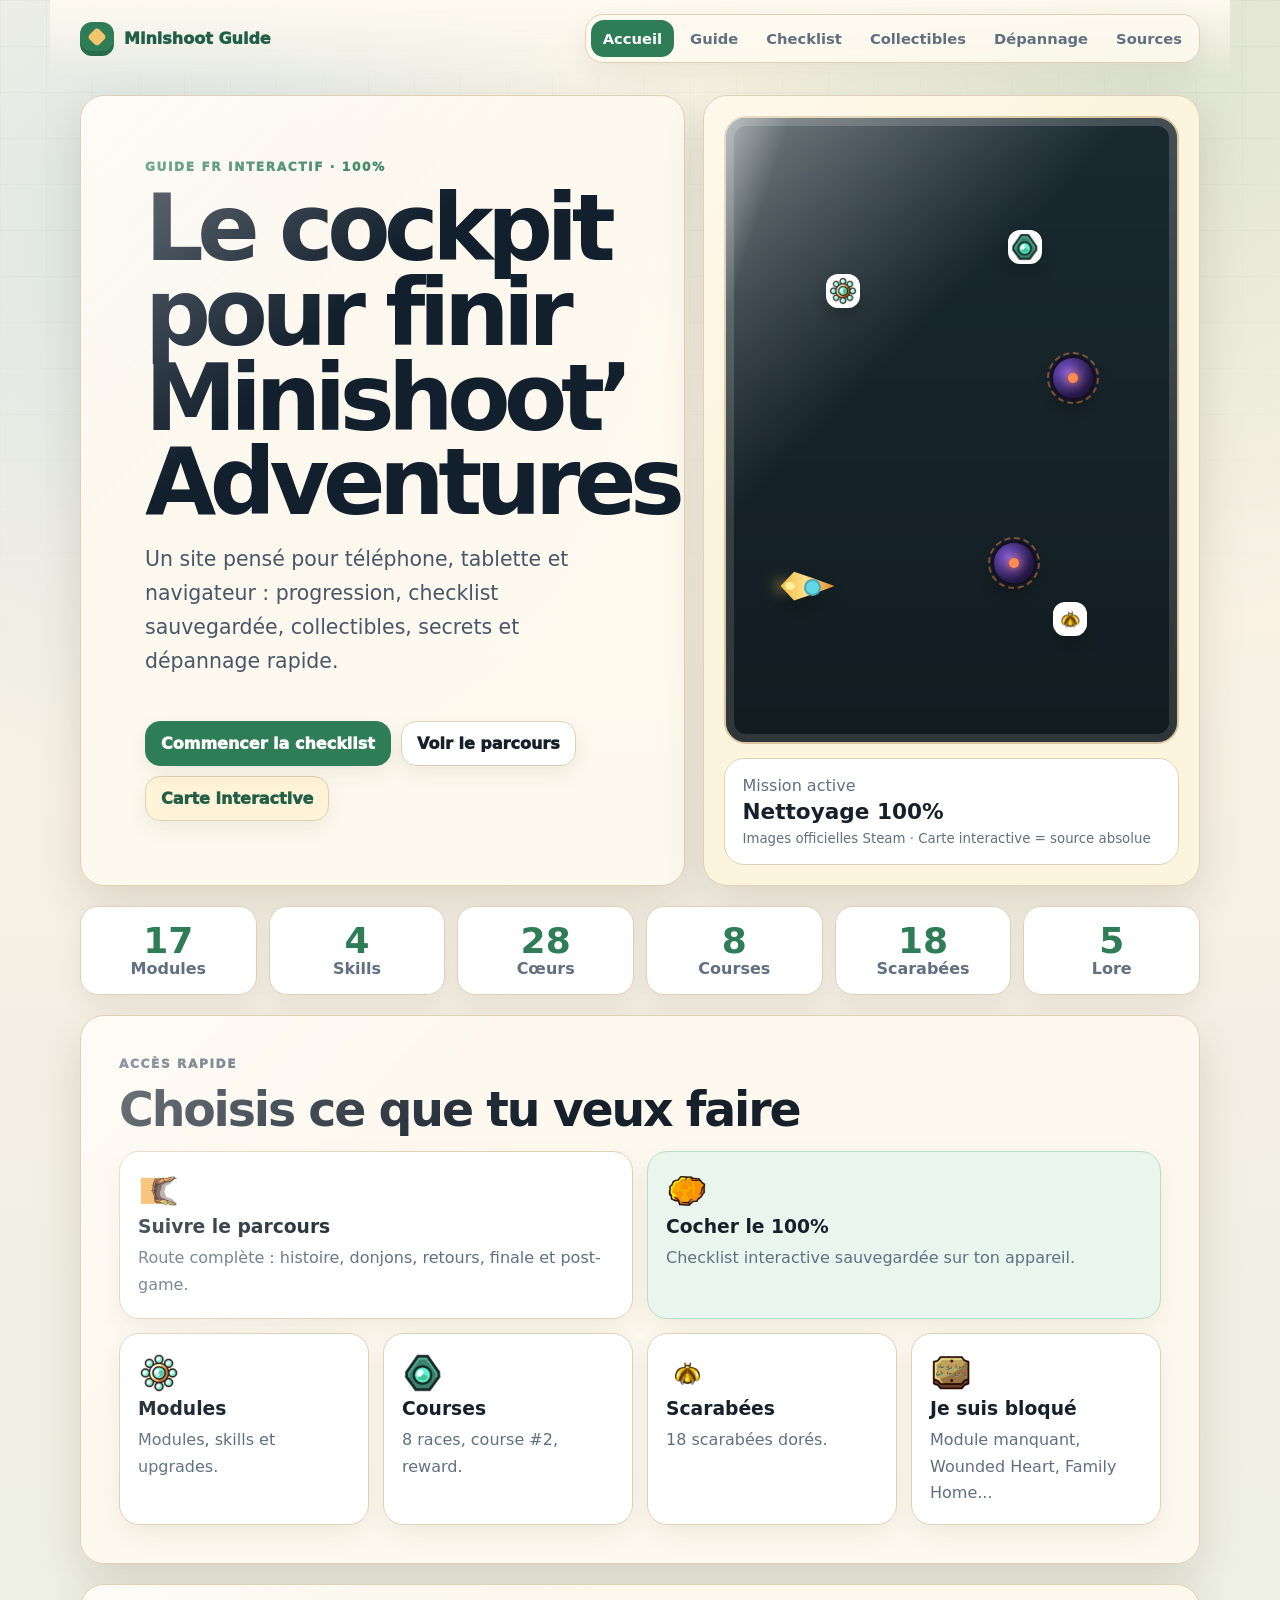
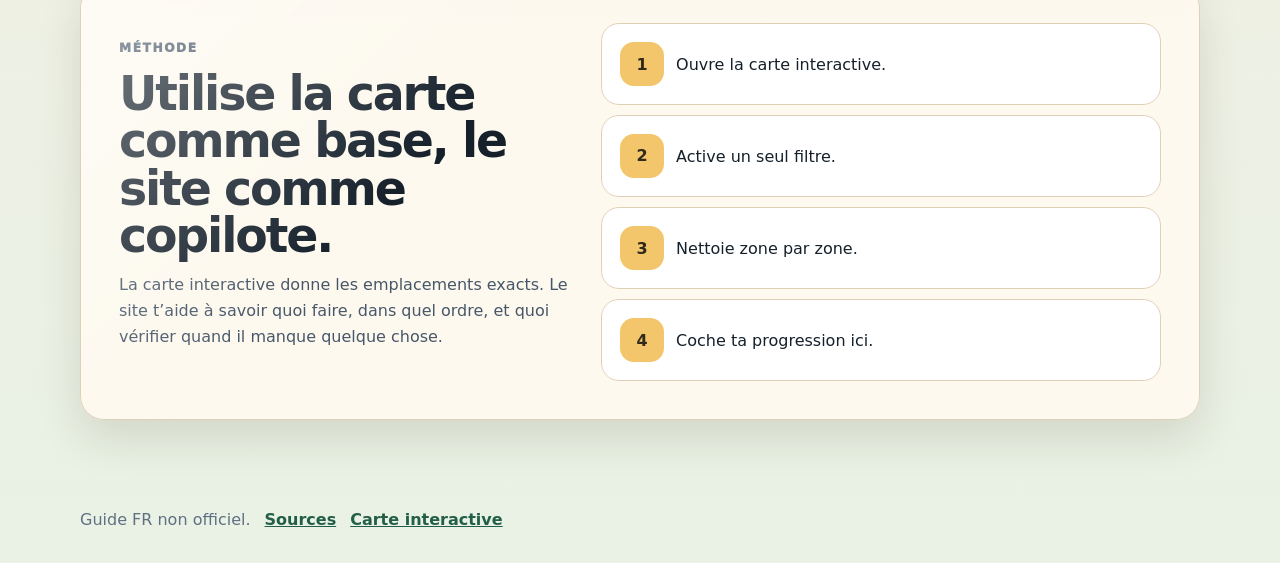
==== commit 5d0567f8: "site: ajouter HUD de combat anime sur image du jeu" ====
--- a/index.html
+++ b/index.html
@@ -40,10 +40,17 @@
           <img class="shot shot-a" src="https://shared.akamai.steamstatic.com/store_item_assets/steam/apps/1634860/library_hero.jpg" alt="Minishoot' Adventures - image officielle Steam">
           <img class="shot shot-b" src="https://shared.akamai.steamstatic.com/store_item_assets/steam/apps/1634860/capsule_616x353.jpg" alt="Minishoot' Adventures - capsule officielle Steam">
           <img class="shot shot-c" src="https://shared.akamai.steamstatic.com/store_item_assets/steam/apps/1634860/header.jpg" alt="Minishoot' Adventures - header officiel Steam">
-          <span class="game-ship">▲</span>
-          <span class="game-marker m1"></span>
-          <span class="game-marker m2"></span>
-          <span class="game-marker m3"></span>
+          <span class="player-ship" aria-hidden="true"><i></i></span>
+          <span class="bullet bullet-1"></span>
+          <span class="bullet bullet-2"></span>
+          <span class="bullet bullet-3"></span>
+          <span class="impact impact-1"></span>
+          <span class="impact impact-2"></span>
+          <span class="enemy enemy-1"><i></i></span>
+          <span class="enemy enemy-2"><i></i></span>
+          <img class="map-picto picto-module" src="docs/assets/map-icons/module.png" alt="Module">
+          <img class="map-picto picto-scarab" src="docs/assets/map-icons/golden-scarab.png" alt="Scarabée doré">
+          <img class="map-picto picto-race" src="docs/assets/map-icons/race-spirit.png" alt="Race spirit">
         </div>
         <div class="mission-card">
           <span>Mission active</span>
--- a/assets/site.css
+++ b/assets/site.css
@@ -1,19 +1 @@
-:root{
-  color-scheme:light;
-  --bg:#f4efe4;
-  --paper:#fffaf0;
-  --paper2:#fff3d8;
-  --ink:#15202b;
-  --muted:#607082;
-  --line:#dfd1b8;
-  --forest:#2f7d57;
-  --forest2:#235f46;
-  --sky:#4a9fd8;
-  --sand:#f3c66b;
-  --coral:#ef7f62;
-  --blue:#2d6ca3;
-  --shadow:0 18px 45px rgba(63,47,24,.14);
-  --r:24px;
-  --rs:16px;
-}
-*{box-sizing:border-box}html{scroll-behavior:smooth}body{margin:0;min-height:100vh;font-family:ui-sans-serif,system-ui,-apple-system,BlinkMacSystemFont,"Segoe UI",sans-serif;color:var(--ink);background:var(--bg);background-image:radial-gradient(circle at 12% 10%,rgba(74,159,216,.18),transparent 26%),radial-gradient(circle at 90% 2%,rgba(47,125,87,.16),transparent 24%),linear-gradient(180deg,#fff7e7 0,#f4efe4 48%,#e9f2e5 100%)}a{color:inherit}button,input{font:inherit}.page-glow{position:fixed;inset:0;pointer-events:none;background-image:linear-gradient(rgba(47,125,87,.08) 1px,transparent 1px),linear-gradient(90deg,rgba(47,125,87,.08) 1px,transparent 1px);background-size:46px 46px;mask-image:linear-gradient(#000,transparent 82%);opacity:.45}.site-header{position:sticky;top:0;z-index:50;display:flex;align-items:center;gap:16px;max-width:1180px;margin:0 auto;padding:14px clamp(16px,3vw,30px);backdrop-filter:blur(14px)}.site-header:before{content:"";position:fixed;inset:0 0 auto;height:78px;background:linear-gradient(180deg,rgba(255,250,240,.94),rgba(255,250,240,0));z-index:-1}.logo{display:flex;align-items:center;gap:10px;text-decoration:none;font-weight:950;color:var(--forest2)}.logo span{width:34px;height:34px;border-radius:12px;background:var(--forest);box-shadow:inset 0 -5px 0 rgba(0,0,0,.12);position:relative}.logo span:after{content:"";position:absolute;left:10px;top:8px;width:14px;height:14px;transform:rotate(45deg);border-radius:4px;background:var(--sand)}.site-nav{margin-left:auto;display:flex;gap:4px;padding:5px;border:1px solid var(--line);border-radius:18px;background:rgba(255,250,240,.78);box-shadow:0 8px 24px rgba(63,47,24,.08)}.site-nav a{text-decoration:none;color:var(--muted);font-weight:850;font-size:.92rem;padding:10px 12px;border-radius:13px}.site-nav a:hover,.site-nav a.active{color:white;background:var(--forest)}.menu-button{display:none;margin-left:auto;width:44px;height:44px;border:1px solid var(--line);border-radius:14px;background:var(--paper);color:var(--forest2)}main{max-width:1180px;margin:0 auto;padding:18px clamp(16px,3vw,30px) 70px}.hero-shell{display:grid;grid-template-columns:1fr .82fr;gap:18px;min-height:calc(100vh - 120px);align-items:stretch}.hero-content,.cockpit-card,.section,.page-hero{border:1px solid var(--line);background:rgba(255,250,240,.88);border-radius:var(--r);box-shadow:var(--shadow);position:relative;overflow:hidden}.hero-content{padding:clamp(28px,6vw,64px);display:flex;flex-direction:column;justify-content:center}.hero-content:after,.section:after,.page-hero:after,.cockpit-card:after{content:"";position:absolute;inset:0;border-radius:inherit;background:linear-gradient(135deg,rgba(255,255,255,.65),transparent 34%);pointer-events:none;opacity:.7}.tag{margin:0 0 12px;color:var(--forest);text-transform:uppercase;letter-spacing:.13em;font-weight:950;font-size:.76rem}h1,h2,h3,p{margin-top:0}h1{font-size:clamp(2.55rem,7.2vw,6.2rem);line-height:.92;letter-spacing:-.07em;margin-bottom:18px;color:#12202d}h2{font-size:clamp(1.65rem,3.7vw,3rem);line-height:1;letter-spacing:-.045em;margin-bottom:12px;color:#15202b}h3{margin-bottom:8px}.hero-text,.page-hero p,.section p{color:#475769;line-height:1.65}.hero-text{max-width:660px;font-size:clamp(1.05rem,2vw,1.28rem)}.hero-actions,.actions{display:flex;flex-wrap:wrap;gap:10px;margin-top:22px}.button,button{display:inline-flex;align-items:center;justify-content:center;border:1px solid var(--line);border-radius:15px;padding:12px 15px;background:white;color:var(--ink);text-decoration:none;font-weight:950;cursor:pointer;box-shadow:0 8px 20px rgba(63,47,24,.08);transition:.18s ease}.button:hover,button:hover{transform:translateY(-2px);border-color:var(--forest);box-shadow:0 14px 28px rgba(47,125,87,.14)}.button.primary{position:relative;overflow:hidden}.button.primary:after{content:"";position:absolute;inset:-40% auto -40% -55%;width:45%;background:linear-gradient(90deg,transparent,rgba(255,255,255,.65),transparent);transform:skewX(-18deg);animation:buttonShine 3.2s ease-in-out infinite}.button.primary{background:var(--forest);color:white;border-color:var(--forest)}.button.ghost{background:var(--paper2);color:var(--forest2)}button.danger{background:#fff1eb;color:#963d2f;border-color:#f2b09e}.game-showcase{padding:20px;display:grid;grid-template-rows:1fr auto;gap:14px;background:#fdf4dd;border:1px solid var(--line);border-radius:var(--r);box-shadow:var(--shadow);position:relative;overflow:hidden}.game-showcase:after{content:"";position:absolute;inset:0;border-radius:inherit;background:linear-gradient(135deg,rgba(255,255,255,.45),transparent 35%);pointer-events:none}.screenshot-stack{position:relative;min-height:390px;border:2px solid #d7c49f;border-radius:22px;overflow:hidden;background:#1b2b32;box-shadow:inset 0 0 0 8px rgba(255,250,240,.18)}.shot{position:absolute;inset:0;width:100%;height:100%;object-fit:cover;opacity:0;transform:scale(1.08);animation:imageCycle 12s infinite ease-in-out}.shot-a{animation-delay:0s}.shot-b{animation-delay:4s}.shot-c{animation-delay:8s}.screenshot-stack:before{content:"";position:absolute;inset:0;z-index:3;background:linear-gradient(180deg,rgba(0,0,0,.03),rgba(0,0,0,.35));pointer-events:none}.screenshot-stack:after{content:"";position:absolute;left:-40%;top:0;z-index:5;width:32%;height:100%;background:linear-gradient(90deg,transparent,rgba(255,255,255,.45),transparent);transform:skewX(-18deg);animation:screenShine 3.4s ease-in-out infinite}.game-ship{position:absolute;z-index:6;left:12%;top:72%;width:46px;height:46px;border-radius:16px;background:var(--forest);color:white;display:grid;place-items:center;font-size:1.8rem;box-shadow:0 15px 28px rgba(0,0,0,.28);animation:shipTravel 7s ease-in-out infinite}.game-marker{position:absolute;z-index:6;width:24px;height:24px;border-radius:50%;border:4px solid white;background:var(--forest);box-shadow:0 0 0 0 rgba(130,243,187,.45);animation:markerPing 1.8s ease-in-out infinite}.m1{left:26%;top:30%}.m2{right:24%;top:46%;background:var(--coral);animation-delay:.45s}.m3{left:56%;bottom:20%;background:var(--sky);animation-delay:.9s}.mission-card{position:relative;z-index:1;border:1px solid var(--line);border-radius:20px;padding:17px;background:white}.mission-card span,.mission-card small{color:var(--muted)}.mission-card strong{display:block;font-size:1.35rem;margin:4px 0}.metric-strip{display:grid;grid-template-columns:repeat(6,1fr);gap:12px;margin:20px 0}.metric-strip article{background:white;border:1px solid var(--line);border-radius:18px;padding:16px;text-align:center;box-shadow:0 10px 24px rgba(63,47,24,.08)}.metric-strip strong{display:block;font-size:2.25rem;color:var(--forest);line-height:1}.metric-strip span{color:var(--muted);font-weight:850}.section,.page-hero{padding:clamp(22px,4vw,38px);margin:20px 0}.section-title{margin-bottom:18px}.tile-grid{display:grid;grid-template-columns:repeat(4,1fr);gap:14px}.tile{min-height:168px;background:white;border:1px solid var(--line);border-radius:20px;padding:18px;text-decoration:none;box-shadow:0 10px 24px rgba(63,47,24,.07);transition:.18s ease}.tile:hover{transform:translateY(-6px) rotate(-.4deg);border-color:var(--forest)}.tile:hover .icon{animation:iconBounce .55s ease both}.tile.large{grid-column:span 2}.tile.accent{background:#e9f6ed;border-color:#b9dec5}.tile .icon,.collection-grid .icon{width:42px;height:42px;object-fit:contain;image-rendering:auto}.tile p{margin:0;color:var(--muted)}.split{display:grid;grid-template-columns:.9fr 1.1fr;gap:24px;align-items:center}.method-list,.link-stack{display:grid;gap:10px}.method-list article,.route-list article,.collection-grid article,.problem-grid article,.source-ranks article{background:white;border:1px solid var(--line);border-radius:18px;padding:18px}.method-list article{display:grid;grid-template-columns:44px 1fr;gap:12px;align-items:center}.method-list b,.route-list b,.source-ranks b{display:grid;place-items:center;width:44px;height:44px;border-radius:14px;background:var(--sand);color:#2f2a19}.route-list{display:grid;gap:14px}.route-list article{display:grid;grid-template-columns:56px 1fr;gap:16px}.route-list p{margin:0;color:var(--muted)}.progress-panel{background:white;border:1px solid var(--line);border-radius:20px;padding:18px;margin-bottom:16px}.progress-panel>div:first-child{display:flex;justify-content:space-between;align-items:end;gap:12px;margin-bottom:10px}.progress-panel strong{font-size:2rem;color:var(--forest)}.progress-panel span{color:var(--muted)}.progress{height:16px;border:1px solid var(--line);border-radius:999px;background:#f1e7d4;overflow:hidden;margin-bottom:14px}.progress span{display:block;height:100%;width:0;background:linear-gradient(90deg,var(--forest),var(--sky));transition:width .25s ease}.checklist-grid{display:grid;grid-template-columns:repeat(2,1fr);gap:14px}.check-group{background:white;border:1px solid var(--line);border-radius:20px;overflow:hidden}.check-group summary{display:flex;justify-content:space-between;gap:10px;padding:16px;cursor:pointer;font-weight:950}.check-group summary::-webkit-details-marker{display:none}.group-count{color:var(--muted)}.check-list{padding:0 10px 12px}.check-item{display:grid;grid-template-columns:28px 1fr;gap:10px;padding:10px;border-radius:14px}.check-item:hover{background:#f6f0e4}.check-item input{width:20px;height:20px;accent-color:var(--forest)}.check-item small{display:block;color:var(--muted);margin-top:3px}.check-item.done span{text-decoration:line-through;color:var(--muted)}.collection-grid,.problem-grid,.source-ranks{display:grid;grid-template-columns:repeat(2,1fr);gap:14px}.collection-grid article a,.problem-grid article a,.source-ranks article a,.link-stack a{color:var(--forest2);font-weight:950}.filter-list{display:flex;flex-wrap:wrap;gap:10px;margin:14px 0 20px}.filter-list b{border:1px solid var(--line);border-radius:999px;padding:10px 12px;background:white}.search-box{display:grid;gap:8px}.search-box label{color:var(--muted);font-weight:950}.search-box input{width:100%;border:1px solid var(--line);border-radius:16px;padding:15px;background:white;color:var(--ink);outline:none}.search-box input:focus{border-color:var(--forest)}.results{display:grid;gap:10px;margin-top:14px}.result{display:block;background:white;border:1px solid var(--line);border-radius:16px;padding:14px;text-decoration:none}.result span{display:block;color:var(--muted);margin-top:3px}.rank-one{grid-column:span 2;background:#e9f6ed!important}.site-footer{max-width:1180px;margin:0 auto;padding:0 clamp(16px,3vw,30px) 34px;display:flex;flex-wrap:wrap;gap:14px;color:var(--muted)}.site-footer a{color:var(--forest2);font-weight:850}.reveal{opacity:0;transform:translateY(18px) scale(.985);transition:opacity .55s ease,transform .55s cubic-bezier(.2,.8,.2,1)}.reveal.visible{opacity:1;transform:none}.stagger>*{opacity:0;transform:translateY(16px);animation:staggerIn .62s cubic-bezier(.2,.8,.2,1) forwards}.stagger>*:nth-child(1){animation-delay:.05s}.stagger>*:nth-child(2){animation-delay:.12s}.stagger>*:nth-child(3){animation-delay:.19s}.stagger>*:nth-child(4){animation-delay:.26s}.stagger>*:nth-child(5){animation-delay:.33s}.stagger>*:nth-child(6){animation-delay:.40s}.stagger>*:nth-child(7){animation-delay:.47s}.stagger>*:nth-child(8){animation-delay:.54s}@keyframes imageCycle{0%,8%{opacity:0;transform:scale(1.08)}12%,30%{opacity:1;transform:scale(1)}38%,100%{opacity:0;transform:scale(1.03)}}@keyframes screenShine{0%,45%{left:-45%}100%{left:120%}}@keyframes markerPing{0%,100%{transform:scale(1);box-shadow:0 0 0 0 rgba(47,125,87,.35)}50%{transform:scale(1.2);box-shadow:0 0 0 18px rgba(47,125,87,0)}}@keyframes shipTravel{0%,100%{left:12%;top:72%;transform:translate(-50%,-50%) rotate(38deg)}30%{left:38%;top:36%;transform:translate(-50%,-50%) rotate(12deg)}62%{left:76%;top:54%;transform:translate(-50%,-50%) rotate(82deg)}}@keyframes iconBounce{0%{transform:translateY(0) scale(1)}45%{transform:translateY(-8px) scale(1.08)}100%{transform:translateY(0) scale(1)}}@keyframes buttonShine{0%,55%{left:-55%}100%{left:120%}}@keyframes staggerIn{to{opacity:1;transform:none}}@media(max-width:980px){.hero-shell{grid-template-columns:1fr;min-height:auto}.metric-strip{grid-template-columns:repeat(3,1fr)}.tile-grid{grid-template-columns:repeat(2,1fr)}.split,.collection-grid,.problem-grid,.source-ranks{grid-template-columns:1fr}.rank-one{grid-column:auto}.checklist-grid{grid-template-columns:1fr}}@media(max-width:720px){.menu-button{display:block}.site-nav{display:none;position:absolute;top:66px;left:16px;right:16px;flex-direction:column;align-items:stretch;background:var(--paper);border-radius:20px}.site-nav.open{display:flex}.site-nav a{text-align:center}.hero-content,.game-showcase,.section,.page-hero{border-radius:20px}.screenshot-stack{min-height:260px}.metric-strip{grid-template-columns:repeat(2,1fr)}.tile-grid{grid-template-columns:1fr}.tile.large{grid-column:auto}.route-list article{grid-template-columns:1fr}h1{font-size:clamp(2.35rem,13vw,4.4rem)}}@media(prefers-reduced-motion:reduce){*,*:before,*:after{animation:none!important;transition:none!important;scroll-behavior:auto!important}.reveal,.stagger>*{opacity:1;transform:none}}
+:root{color-scheme:light;--bg:#f4efe4;--paper:#fffaf0;--paper2:#fff3d8;--ink:#15202b;--muted:#607082;--line:#dfd1b8;--forest:#2f7d57;--forest2:#235f46;--sky:#4a9fd8;--sand:#f3c66b;--coral:#ef7f62;--blue:#2d6ca3;--shadow:0 18px 45px rgba(63,47,24,.14);--r:24px;--rs:16px}*{box-sizing:border-box}html{scroll-behavior:smooth}body{margin:0;min-height:100vh;font-family:ui-sans-serif,system-ui,-apple-system,BlinkMacSystemFont,"Segoe UI",sans-serif;color:var(--ink);background:var(--bg);background-image:radial-gradient(circle at 12% 10%,rgba(74,159,216,.18),transparent 26%),radial-gradient(circle at 90% 2%,rgba(47,125,87,.16),transparent 24%),linear-gradient(180deg,#fff7e7 0,#f4efe4 48%,#e9f2e5 100%)}a{color:inherit}button,input{font:inherit}.page-glow{position:fixed;inset:0;pointer-events:none;background-image:linear-gradient(rgba(47,125,87,.08) 1px,transparent 1px),linear-gradient(90deg,rgba(47,125,87,.08) 1px,transparent 1px);background-size:46px 46px;mask-image:linear-gradient(#000,transparent 82%);opacity:.45}.site-header{position:sticky;top:0;z-index:50;display:flex;align-items:center;gap:16px;max-width:1180px;margin:0 auto;padding:14px clamp(16px,3vw,30px);backdrop-filter:blur(14px)}.site-header:before{content:"";position:fixed;inset:0 0 auto;height:78px;background:linear-gradient(180deg,rgba(255,250,240,.94),rgba(255,250,240,0));z-index:-1}.logo{display:flex;align-items:center;gap:10px;text-decoration:none;font-weight:950;color:var(--forest2)}.logo span{width:34px;height:34px;border-radius:12px;background:var(--forest);box-shadow:inset 0 -5px 0 rgba(0,0,0,.12);position:relative}.logo span:after{content:"";position:absolute;left:10px;top:8px;width:14px;height:14px;transform:rotate(45deg);border-radius:4px;background:var(--sand)}.site-nav{margin-left:auto;display:flex;gap:4px;padding:5px;border:1px solid var(--line);border-radius:18px;background:rgba(255,250,240,.78);box-shadow:0 8px 24px rgba(63,47,24,.08)}.site-nav a{text-decoration:none;color:var(--muted);font-weight:850;font-size:.92rem;padding:10px 12px;border-radius:13px}.site-nav a:hover,.site-nav a.active{color:white;background:var(--forest)}.menu-button{display:none;margin-left:auto;width:44px;height:44px;border:1px solid var(--line);border-radius:14px;background:var(--paper);color:var(--forest2)}main{max-width:1180px;margin:0 auto;padding:18px clamp(16px,3vw,30px) 70px}.hero-shell{display:grid;grid-template-columns:1fr .82fr;gap:18px;min-height:calc(100vh - 120px);align-items:stretch}.hero-content,.section,.page-hero{border:1px solid var(--line);background:rgba(255,250,240,.88);border-radius:var(--r);box-shadow:var(--shadow);position:relative;overflow:hidden}.hero-content{padding:clamp(28px,6vw,64px);display:flex;flex-direction:column;justify-content:center}.hero-content:after,.section:after,.page-hero:after{content:"";position:absolute;inset:0;border-radius:inherit;background:linear-gradient(135deg,rgba(255,255,255,.65),transparent 34%);pointer-events:none;opacity:.7}.tag{margin:0 0 12px;color:var(--forest);text-transform:uppercase;letter-spacing:.13em;font-weight:950;font-size:.76rem}h1,h2,h3,p{margin-top:0}h1{font-size:clamp(2.55rem,7.2vw,6.2rem);line-height:.92;letter-spacing:-.07em;margin-bottom:18px;color:#12202d}h2{font-size:clamp(1.65rem,3.7vw,3rem);line-height:1;letter-spacing:-.045em;margin-bottom:12px;color:#15202b}h3{margin-bottom:8px}.hero-text,.page-hero p,.section p{color:#475769;line-height:1.65}.hero-text{max-width:660px;font-size:clamp(1.05rem,2vw,1.28rem)}.hero-actions,.actions{display:flex;flex-wrap:wrap;gap:10px;margin-top:22px}.button,button{display:inline-flex;align-items:center;justify-content:center;border:1px solid var(--line);border-radius:15px;padding:12px 15px;background:white;color:var(--ink);text-decoration:none;font-weight:950;cursor:pointer;box-shadow:0 8px 20px rgba(63,47,24,.08);transition:.18s ease}.button:hover,button:hover{transform:translateY(-2px);border-color:var(--forest);box-shadow:0 14px 28px rgba(47,125,87,.14)}.button.primary{position:relative;overflow:hidden;background:var(--forest);color:white;border-color:var(--forest)}.button.primary:after{content:"";position:absolute;inset:-40% auto -40% -55%;width:45%;background:linear-gradient(90deg,transparent,rgba(255,255,255,.65),transparent);transform:skewX(-18deg);animation:buttonShine 3.2s ease-in-out infinite}.button.ghost{background:var(--paper2);color:var(--forest2)}button.danger{background:#fff1eb;color:#963d2f;border-color:#f2b09e}.game-showcase{padding:20px;display:grid;grid-template-rows:1fr auto;gap:14px;background:#fdf4dd;border:1px solid var(--line);border-radius:var(--r);box-shadow:var(--shadow);position:relative;overflow:hidden}.game-showcase:after{content:"";position:absolute;inset:0;border-radius:inherit;background:linear-gradient(135deg,rgba(255,255,255,.45),transparent 35%);pointer-events:none}.screenshot-stack{position:relative;min-height:390px;border:2px solid #d7c49f;border-radius:22px;overflow:hidden;background:#1b2b32;box-shadow:inset 0 0 0 8px rgba(255,250,240,.18)}.shot{position:absolute;inset:0;width:100%;height:100%;object-fit:cover;opacity:0;transform:scale(1.08);animation:imageCycle 12s infinite ease-in-out}.shot-a{animation-delay:0s}.shot-b{animation-delay:4s}.shot-c{animation-delay:8s}.screenshot-stack:before{content:"";position:absolute;inset:0;z-index:3;background:linear-gradient(180deg,rgba(0,0,0,.02),rgba(0,0,0,.32));pointer-events:none}.screenshot-stack:after{content:"";position:absolute;left:-40%;top:0;z-index:5;width:32%;height:100%;background:linear-gradient(90deg,transparent,rgba(255,255,255,.45),transparent);transform:skewX(-18deg);animation:screenShine 3.4s ease-in-out infinite}.player-ship{position:absolute;z-index:8;left:12%;top:72%;width:54px;height:38px;filter:drop-shadow(0 10px 14px rgba(0,0,0,.35));animation:shipTravel 6.5s ease-in-out infinite}.player-ship:before{content:"";position:absolute;inset:0;clip-path:polygon(0 50%,25% 12%,58% 28%,100% 50%,58% 72%,25% 88%);background:linear-gradient(90deg,#f4b942,#ffe08a 45%,#df8a24);border-radius:14px}.player-ship:after{content:"";position:absolute;left:23px;top:12px;width:13px;height:13px;border-radius:50%;background:#62d7e8;border:2px solid rgba(0,0,0,.22)}.player-ship i{position:absolute;left:4px;top:15px;width:10px;height:8px;border-radius:50%;background:#ffef9e;box-shadow:-8px 0 14px #ffd166;animation:enginePulse .28s linear infinite}.bullet{position:absolute;z-index:7;width:28px;height:7px;border-radius:999px;background:#8ff5ff;box-shadow:0 0 12px #8ff5ff,0 0 20px rgba(143,245,255,.5);opacity:0}.bullet-1{animation:bulletOne 1.1s linear infinite}.bullet-2{animation:bulletTwo 1.1s linear infinite .18s}.bullet-3{animation:bulletThree 1.1s linear infinite .36s}.impact{position:absolute;z-index:7;width:30px;height:30px;border-radius:50%;opacity:0;background:radial-gradient(circle,#fff 0 12%,#8ff5ff 13% 35%,transparent 38%);filter:drop-shadow(0 0 10px #8ff5ff)}.impact-1{left:75%;top:43%;animation:impactPop 1.1s linear infinite .72s}.impact-2{left:69%;top:57%;animation:impactPop 1.1s linear infinite .94s}.enemy{position:absolute;z-index:6;width:46px;height:46px;border-radius:50%;background:radial-gradient(circle at 35% 35%,#7c5ad8,#251743 68%);border:3px solid #161024;box-shadow:0 10px 18px rgba(0,0,0,.28);animation:enemyWobble 2.2s ease-in-out infinite}.enemy:after{content:"";position:absolute;left:15px;top:15px;width:10px;height:10px;border-radius:50%;background:#ff8b4e;box-shadow:0 0 10px #ff8b4e}.enemy i{position:absolute;inset:-6px;border-radius:50%;border:2px dashed rgba(255,139,78,.45);animation:spin 4s linear infinite}.enemy-1{right:18%;top:38%}.enemy-2{right:31%;bottom:25%;animation-delay:.6s}.map-picto{position:absolute;z-index:9;width:34px;height:34px;object-fit:contain;background:white;border:2px solid #fff;border-radius:12px;box-shadow:0 10px 18px rgba(0,0,0,.22);animation:pictoFloat 2.4s ease-in-out infinite}.picto-module{left:22%;top:25%}.picto-scarab{right:20%;bottom:17%;animation-delay:.4s}.picto-race{right:30%;top:18%;animation-delay:.8s}.mission-card{position:relative;z-index:1;border:1px solid var(--line);border-radius:20px;padding:17px;background:white}.mission-card span,.mission-card small{color:var(--muted)}.mission-card strong{display:block;font-size:1.35rem;margin:4px 0}.metric-strip{display:grid;grid-template-columns:repeat(6,1fr);gap:12px;margin:20px 0}.metric-strip article{background:white;border:1px solid var(--line);border-radius:18px;padding:16px;text-align:center;box-shadow:0 10px 24px rgba(63,47,24,.08)}.metric-strip strong{display:block;font-size:2.25rem;color:var(--forest);line-height:1}.metric-strip span{color:var(--muted);font-weight:850}.section,.page-hero{padding:clamp(22px,4vw,38px);margin:20px 0}.section-title{margin-bottom:18px}.tile-grid{display:grid;grid-template-columns:repeat(4,1fr);gap:14px}.tile{min-height:168px;background:white;border:1px solid var(--line);border-radius:20px;padding:18px;text-decoration:none;box-shadow:0 10px 24px rgba(63,47,24,.07);transition:.18s ease}.tile:hover{transform:translateY(-6px) rotate(-.4deg);border-color:var(--forest)}.tile:hover .icon{animation:iconBounce .55s ease both}.tile.large{grid-column:span 2}.tile.accent{background:#e9f6ed;border-color:#b9dec5}.tile .icon,.collection-grid .icon{width:42px;height:42px;object-fit:contain;image-rendering:auto}.tile p{margin:0;color:var(--muted)}.split{display:grid;grid-template-columns:.9fr 1.1fr;gap:24px;align-items:center}.method-list,.link-stack{display:grid;gap:10px}.method-list article,.route-list article,.collection-grid article,.problem-grid article,.source-ranks article{background:white;border:1px solid var(--line);border-radius:18px;padding:18px}.method-list article{display:grid;grid-template-columns:44px 1fr;gap:12px;align-items:center}.method-list b,.route-list b,.source-ranks b{display:grid;place-items:center;width:44px;height:44px;border-radius:14px;background:var(--sand);color:#2f2a19}.route-list{display:grid;gap:14px}.route-list article{display:grid;grid-template-columns:56px 1fr;gap:16px}.route-list p{margin:0;color:var(--muted)}.progress-panel{background:white;border:1px solid var(--line);border-radius:20px;padding:18px;margin-bottom:16px}.progress-panel>div:first-child{display:flex;justify-content:space-between;align-items:end;gap:12px;margin-bottom:10px}.progress-panel strong{font-size:2rem;color:var(--forest)}.progress-panel span{color:var(--muted)}.progress{height:16px;border:1px solid var(--line);border-radius:999px;background:#f1e7d4;overflow:hidden;margin-bottom:14px}.progress span{display:block;height:100%;width:0;background:linear-gradient(90deg,var(--forest),var(--sky));transition:width .25s ease}.checklist-grid{display:grid;grid-template-columns:repeat(2,1fr);gap:14px}.check-group{background:white;border:1px solid var(--line);border-radius:20px;overflow:hidden}.check-group summary{display:flex;justify-content:space-between;gap:10px;padding:16px;cursor:pointer;font-weight:950}.check-group summary::-webkit-details-marker{display:none}.group-count{color:var(--muted)}.check-list{padding:0 10px 12px}.check-item{display:grid;grid-template-columns:28px 1fr;gap:10px;padding:10px;border-radius:14px}.check-item:hover{background:#f6f0e4}.check-item input{width:20px;height:20px;accent-color:var(--forest)}.check-item small{display:block;color:var(--muted);margin-top:3px}.check-item.done span{text-decoration:line-through;color:var(--muted)}.collection-grid,.problem-grid,.source-ranks{display:grid;grid-template-columns:repeat(2,1fr);gap:14px}.collection-grid article a,.problem-grid article a,.source-ranks article a,.link-stack a{color:var(--forest2);font-weight:950}.filter-list{display:flex;flex-wrap:wrap;gap:10px;margin:14px 0 20px}.filter-list b{border:1px solid var(--line);border-radius:999px;padding:10px 12px;background:white}.search-box{display:grid;gap:8px}.search-box label{color:var(--muted);font-weight:950}.search-box input{width:100%;border:1px solid var(--line);border-radius:16px;padding:15px;background:white;color:var(--ink);outline:none}.search-box input:focus{border-color:var(--forest)}.results{display:grid;gap:10px;margin-top:14px}.result{display:block;background:white;border:1px solid var(--line);border-radius:16px;padding:14px;text-decoration:none}.result span{display:block;color:var(--muted);margin-top:3px}.rank-one{grid-column:span 2;background:#e9f6ed!important}.site-footer{max-width:1180px;margin:0 auto;padding:0 clamp(16px,3vw,30px) 34px;display:flex;flex-wrap:wrap;gap:14px;color:var(--muted)}.site-footer a{color:var(--forest2);font-weight:850}.reveal{opacity:0;transform:translateY(18px) scale(.985);transition:opacity .55s ease,transform .55s cubic-bezier(.2,.8,.2,1)}.reveal.visible{opacity:1;transform:none}.stagger>*{opacity:0;transform:translateY(16px);animation:staggerIn .62s cubic-bezier(.2,.8,.2,1) forwards}.stagger>*:nth-child(1){animation-delay:.05s}.stagger>*:nth-child(2){animation-delay:.12s}.stagger>*:nth-child(3){animation-delay:.19s}.stagger>*:nth-child(4){animation-delay:.26s}.stagger>*:nth-child(5){animation-delay:.33s}.stagger>*:nth-child(6){animation-delay:.40s}.stagger>*:nth-child(7){animation-delay:.47s}.stagger>*:nth-child(8){animation-delay:.54s}@keyframes imageCycle{0%,8%{opacity:0;transform:scale(1.08)}12%,30%{opacity:1;transform:scale(1)}38%,100%{opacity:0;transform:scale(1.03)}}@keyframes screenShine{0%,45%{left:-45%}100%{left:120%}}@keyframes shipTravel{0%,100%{left:10%;top:72%;transform:rotate(6deg) scale(1)}28%{left:42%;top:43%;transform:rotate(-10deg) scale(1.03)}62%{left:72%;top:55%;transform:rotate(8deg) scale(1)}}@keyframes bulletOne{0%{left:22%;top:68%;opacity:0}12%{opacity:1}70%{left:76%;top:44%;opacity:1}100%{left:84%;top:40%;opacity:0}}@keyframes bulletTwo{0%{left:23%;top:72%;opacity:0}12%{opacity:1}70%{left:70%;top:58%;opacity:1}100%{left:80%;top:63%;opacity:0}}@keyframes bulletThree{0%{left:20%;top:65%;opacity:0}12%{opacity:1}70%{left:66%;top:35%;opacity:1}100%{left:76%;top:31%;opacity:0}}@keyframes impactPop{0%,62%{opacity:0;transform:scale(.2)}72%{opacity:1;transform:scale(1.15)}100%{opacity:0;transform:scale(1.8)}}@keyframes enemyWobble{0%,100%{transform:translateY(0) rotate(0)}50%{transform:translateY(-8px) rotate(6deg)}}@keyframes spin{to{transform:rotate(360deg)}}@keyframes enginePulse{50%{transform:scaleX(1.5);opacity:.65}}@keyframes pictoFloat{0%,100%{transform:translateY(0) scale(1)}50%{transform:translateY(-8px) scale(1.08)}}@keyframes iconBounce{0%{transform:translateY(0) scale(1)}45%{transform:translateY(-8px) scale(1.08)}100%{transform:translateY(0) scale(1)}}@keyframes buttonShine{0%,55%{left:-55%}100%{left:120%}}@keyframes staggerIn{to{opacity:1;transform:none}}@media(max-width:980px){.hero-shell{grid-template-columns:1fr;min-height:auto}.metric-strip{grid-template-columns:repeat(3,1fr)}.tile-grid{grid-template-columns:repeat(2,1fr)}.split,.collection-grid,.problem-grid,.source-ranks{grid-template-columns:1fr}.rank-one{grid-column:auto}.checklist-grid{grid-template-columns:1fr}}@media(max-width:720px){.menu-button{display:block}.site-nav{display:none;position:absolute;top:66px;left:16px;right:16px;flex-direction:column;align-items:stretch;background:var(--paper);border-radius:20px}.site-nav.open{display:flex}.site-nav a{text-align:center}.hero-content,.game-showcase,.section,.page-hero{border-radius:20px}.screenshot-stack{min-height:260px}.player-ship{width:42px;height:30px}.enemy{width:34px;height:34px}.map-picto{width:28px;height:28px}.metric-strip{grid-template-columns:repeat(2,1fr)}.tile-grid{grid-template-columns:1fr}.tile.large{grid-column:auto}.route-list article{grid-template-columns:1fr}h1{font-size:clamp(2.35rem,13vw,4.4rem)}}@media(prefers-reduced-motion:reduce){*,*:before,*:after{animation:none!important;transition:none!important;scroll-behavior:auto!important}.reveal,.stagger>*{opacity:1;transform:none}}
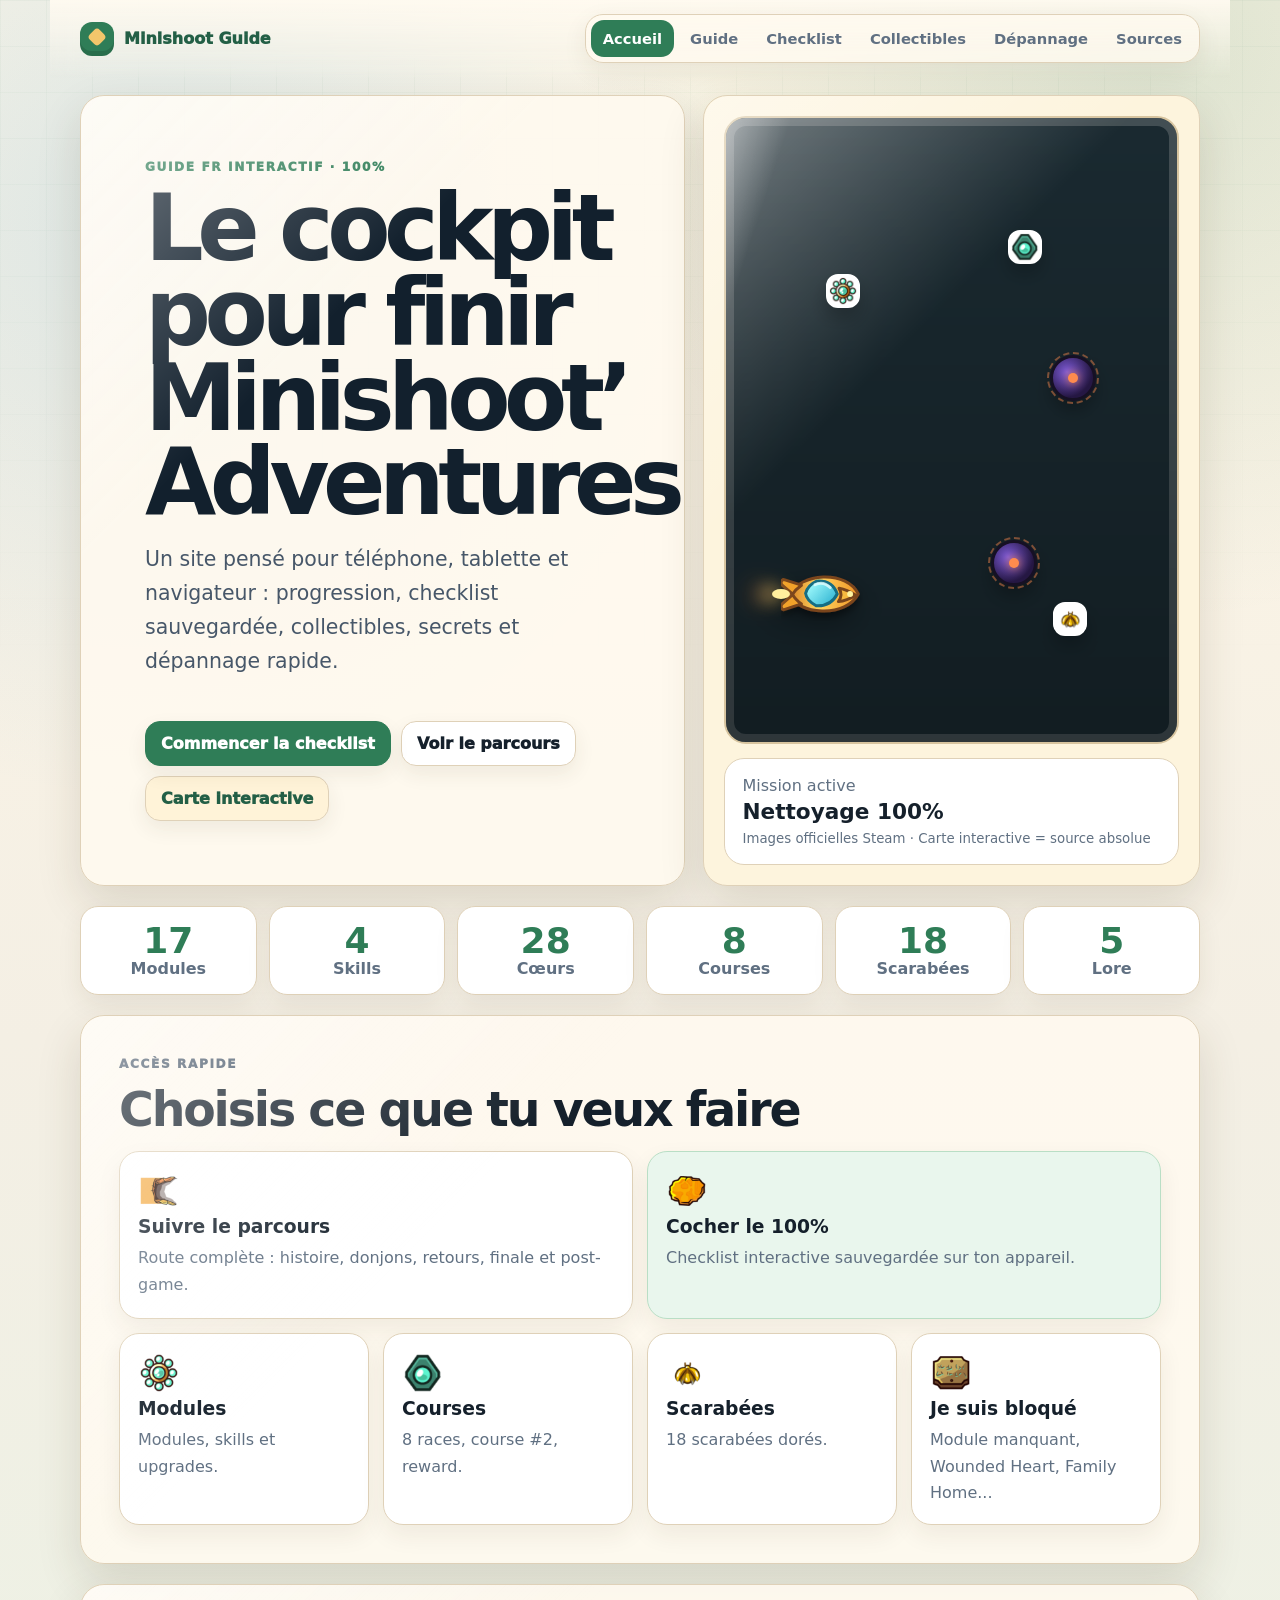
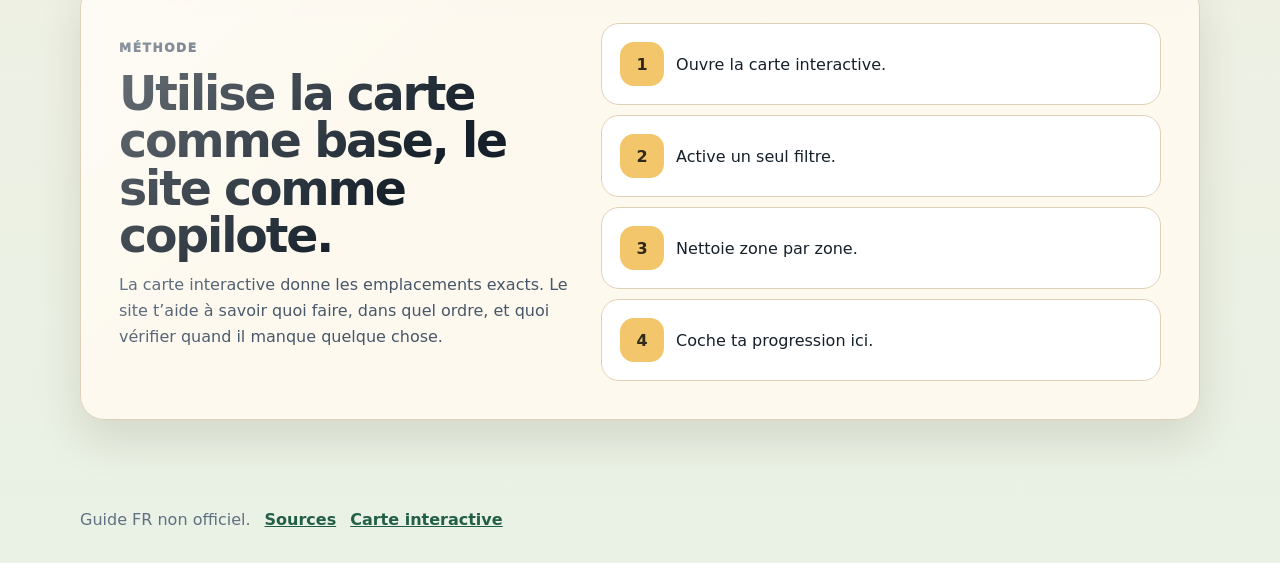
==== commit d7750e29: "site: remplacer le faux vaisseau par une icone correcte" ====
--- a/index.html
+++ b/index.html
@@ -40,7 +40,7 @@
           <img class="shot shot-a" src="https://shared.akamai.steamstatic.com/store_item_assets/steam/apps/1634860/library_hero.jpg" alt="Minishoot' Adventures - image officielle Steam">
           <img class="shot shot-b" src="https://shared.akamai.steamstatic.com/store_item_assets/steam/apps/1634860/capsule_616x353.jpg" alt="Minishoot' Adventures - capsule officielle Steam">
           <img class="shot shot-c" src="https://shared.akamai.steamstatic.com/store_item_assets/steam/apps/1634860/header.jpg" alt="Minishoot' Adventures - header officiel Steam">
-          <span class="player-ship" aria-hidden="true"><i></i></span>
+          <span class="player-ship" aria-hidden="true"><img src="assets/hero-ship.svg" alt=""><i></i></span>
           <span class="bullet bullet-1"></span>
           <span class="bullet bullet-2"></span>
           <span class="bullet bullet-3"></span>
--- a/assets/site.css
+++ b/assets/site.css
@@ -1 +1 @@
-:root{color-scheme:light;--bg:#f4efe4;--paper:#fffaf0;--paper2:#fff3d8;--ink:#15202b;--muted:#607082;--line:#dfd1b8;--forest:#2f7d57;--forest2:#235f46;--sky:#4a9fd8;--sand:#f3c66b;--coral:#ef7f62;--blue:#2d6ca3;--shadow:0 18px 45px rgba(63,47,24,.14);--r:24px;--rs:16px}*{box-sizing:border-box}html{scroll-behavior:smooth}body{margin:0;min-height:100vh;font-family:ui-sans-serif,system-ui,-apple-system,BlinkMacSystemFont,"Segoe UI",sans-serif;color:var(--ink);background:var(--bg);background-image:radial-gradient(circle at 12% 10%,rgba(74,159,216,.18),transparent 26%),radial-gradient(circle at 90% 2%,rgba(47,125,87,.16),transparent 24%),linear-gradient(180deg,#fff7e7 0,#f4efe4 48%,#e9f2e5 100%)}a{color:inherit}button,input{font:inherit}.page-glow{position:fixed;inset:0;pointer-events:none;background-image:linear-gradient(rgba(47,125,87,.08) 1px,transparent 1px),linear-gradient(90deg,rgba(47,125,87,.08) 1px,transparent 1px);background-size:46px 46px;mask-image:linear-gradient(#000,transparent 82%);opacity:.45}.site-header{position:sticky;top:0;z-index:50;display:flex;align-items:center;gap:16px;max-width:1180px;margin:0 auto;padding:14px clamp(16px,3vw,30px);backdrop-filter:blur(14px)}.site-header:before{content:"";position:fixed;inset:0 0 auto;height:78px;background:linear-gradient(180deg,rgba(255,250,240,.94),rgba(255,250,240,0));z-index:-1}.logo{display:flex;align-items:center;gap:10px;text-decoration:none;font-weight:950;color:var(--forest2)}.logo span{width:34px;height:34px;border-radius:12px;background:var(--forest);box-shadow:inset 0 -5px 0 rgba(0,0,0,.12);position:relative}.logo span:after{content:"";position:absolute;left:10px;top:8px;width:14px;height:14px;transform:rotate(45deg);border-radius:4px;background:var(--sand)}.site-nav{margin-left:auto;display:flex;gap:4px;padding:5px;border:1px solid var(--line);border-radius:18px;background:rgba(255,250,240,.78);box-shadow:0 8px 24px rgba(63,47,24,.08)}.site-nav a{text-decoration:none;color:var(--muted);font-weight:850;font-size:.92rem;padding:10px 12px;border-radius:13px}.site-nav a:hover,.site-nav a.active{color:white;background:var(--forest)}.menu-button{display:none;margin-left:auto;width:44px;height:44px;border:1px solid var(--line);border-radius:14px;background:var(--paper);color:var(--forest2)}main{max-width:1180px;margin:0 auto;padding:18px clamp(16px,3vw,30px) 70px}.hero-shell{display:grid;grid-template-columns:1fr .82fr;gap:18px;min-height:calc(100vh - 120px);align-items:stretch}.hero-content,.section,.page-hero{border:1px solid var(--line);background:rgba(255,250,240,.88);border-radius:var(--r);box-shadow:var(--shadow);position:relative;overflow:hidden}.hero-content{padding:clamp(28px,6vw,64px);display:flex;flex-direction:column;justify-content:center}.hero-content:after,.section:after,.page-hero:after{content:"";position:absolute;inset:0;border-radius:inherit;background:linear-gradient(135deg,rgba(255,255,255,.65),transparent 34%);pointer-events:none;opacity:.7}.tag{margin:0 0 12px;color:var(--forest);text-transform:uppercase;letter-spacing:.13em;font-weight:950;font-size:.76rem}h1,h2,h3,p{margin-top:0}h1{font-size:clamp(2.55rem,7.2vw,6.2rem);line-height:.92;letter-spacing:-.07em;margin-bottom:18px;color:#12202d}h2{font-size:clamp(1.65rem,3.7vw,3rem);line-height:1;letter-spacing:-.045em;margin-bottom:12px;color:#15202b}h3{margin-bottom:8px}.hero-text,.page-hero p,.section p{color:#475769;line-height:1.65}.hero-text{max-width:660px;font-size:clamp(1.05rem,2vw,1.28rem)}.hero-actions,.actions{display:flex;flex-wrap:wrap;gap:10px;margin-top:22px}.button,button{display:inline-flex;align-items:center;justify-content:center;border:1px solid var(--line);border-radius:15px;padding:12px 15px;background:white;color:var(--ink);text-decoration:none;font-weight:950;cursor:pointer;box-shadow:0 8px 20px rgba(63,47,24,.08);transition:.18s ease}.button:hover,button:hover{transform:translateY(-2px);border-color:var(--forest);box-shadow:0 14px 28px rgba(47,125,87,.14)}.button.primary{position:relative;overflow:hidden;background:var(--forest);color:white;border-color:var(--forest)}.button.primary:after{content:"";position:absolute;inset:-40% auto -40% -55%;width:45%;background:linear-gradient(90deg,transparent,rgba(255,255,255,.65),transparent);transform:skewX(-18deg);animation:buttonShine 3.2s ease-in-out infinite}.button.ghost{background:var(--paper2);color:var(--forest2)}button.danger{background:#fff1eb;color:#963d2f;border-color:#f2b09e}.game-showcase{padding:20px;display:grid;grid-template-rows:1fr auto;gap:14px;background:#fdf4dd;border:1px solid var(--line);border-radius:var(--r);box-shadow:var(--shadow);position:relative;overflow:hidden}.game-showcase:after{content:"";position:absolute;inset:0;border-radius:inherit;background:linear-gradient(135deg,rgba(255,255,255,.45),transparent 35%);pointer-events:none}.screenshot-stack{position:relative;min-height:390px;border:2px solid #d7c49f;border-radius:22px;overflow:hidden;background:#1b2b32;box-shadow:inset 0 0 0 8px rgba(255,250,240,.18)}.shot{position:absolute;inset:0;width:100%;height:100%;object-fit:cover;opacity:0;transform:scale(1.08);animation:imageCycle 12s infinite ease-in-out}.shot-a{animation-delay:0s}.shot-b{animation-delay:4s}.shot-c{animation-delay:8s}.screenshot-stack:before{content:"";position:absolute;inset:0;z-index:3;background:linear-gradient(180deg,rgba(0,0,0,.02),rgba(0,0,0,.32));pointer-events:none}.screenshot-stack:after{content:"";position:absolute;left:-40%;top:0;z-index:5;width:32%;height:100%;background:linear-gradient(90deg,transparent,rgba(255,255,255,.45),transparent);transform:skewX(-18deg);animation:screenShine 3.4s ease-in-out infinite}.player-ship{position:absolute;z-index:8;left:12%;top:72%;width:54px;height:38px;filter:drop-shadow(0 10px 14px rgba(0,0,0,.35));animation:shipTravel 6.5s ease-in-out infinite}.player-ship:before{content:"";position:absolute;inset:0;clip-path:polygon(0 50%,25% 12%,58% 28%,100% 50%,58% 72%,25% 88%);background:linear-gradient(90deg,#f4b942,#ffe08a 45%,#df8a24);border-radius:14px}.player-ship:after{content:"";position:absolute;left:23px;top:12px;width:13px;height:13px;border-radius:50%;background:#62d7e8;border:2px solid rgba(0,0,0,.22)}.player-ship i{position:absolute;left:4px;top:15px;width:10px;height:8px;border-radius:50%;background:#ffef9e;box-shadow:-8px 0 14px #ffd166;animation:enginePulse .28s linear infinite}.bullet{position:absolute;z-index:7;width:28px;height:7px;border-radius:999px;background:#8ff5ff;box-shadow:0 0 12px #8ff5ff,0 0 20px rgba(143,245,255,.5);opacity:0}.bullet-1{animation:bulletOne 1.1s linear infinite}.bullet-2{animation:bulletTwo 1.1s linear infinite .18s}.bullet-3{animation:bulletThree 1.1s linear infinite .36s}.impact{position:absolute;z-index:7;width:30px;height:30px;border-radius:50%;opacity:0;background:radial-gradient(circle,#fff 0 12%,#8ff5ff 13% 35%,transparent 38%);filter:drop-shadow(0 0 10px #8ff5ff)}.impact-1{left:75%;top:43%;animation:impactPop 1.1s linear infinite .72s}.impact-2{left:69%;top:57%;animation:impactPop 1.1s linear infinite .94s}.enemy{position:absolute;z-index:6;width:46px;height:46px;border-radius:50%;background:radial-gradient(circle at 35% 35%,#7c5ad8,#251743 68%);border:3px solid #161024;box-shadow:0 10px 18px rgba(0,0,0,.28);animation:enemyWobble 2.2s ease-in-out infinite}.enemy:after{content:"";position:absolute;left:15px;top:15px;width:10px;height:10px;border-radius:50%;background:#ff8b4e;box-shadow:0 0 10px #ff8b4e}.enemy i{position:absolute;inset:-6px;border-radius:50%;border:2px dashed rgba(255,139,78,.45);animation:spin 4s linear infinite}.enemy-1{right:18%;top:38%}.enemy-2{right:31%;bottom:25%;animation-delay:.6s}.map-picto{position:absolute;z-index:9;width:34px;height:34px;object-fit:contain;background:white;border:2px solid #fff;border-radius:12px;box-shadow:0 10px 18px rgba(0,0,0,.22);animation:pictoFloat 2.4s ease-in-out infinite}.picto-module{left:22%;top:25%}.picto-scarab{right:20%;bottom:17%;animation-delay:.4s}.picto-race{right:30%;top:18%;animation-delay:.8s}.mission-card{position:relative;z-index:1;border:1px solid var(--line);border-radius:20px;padding:17px;background:white}.mission-card span,.mission-card small{color:var(--muted)}.mission-card strong{display:block;font-size:1.35rem;margin:4px 0}.metric-strip{display:grid;grid-template-columns:repeat(6,1fr);gap:12px;margin:20px 0}.metric-strip article{background:white;border:1px solid var(--line);border-radius:18px;padding:16px;text-align:center;box-shadow:0 10px 24px rgba(63,47,24,.08)}.metric-strip strong{display:block;font-size:2.25rem;color:var(--forest);line-height:1}.metric-strip span{color:var(--muted);font-weight:850}.section,.page-hero{padding:clamp(22px,4vw,38px);margin:20px 0}.section-title{margin-bottom:18px}.tile-grid{display:grid;grid-template-columns:repeat(4,1fr);gap:14px}.tile{min-height:168px;background:white;border:1px solid var(--line);border-radius:20px;padding:18px;text-decoration:none;box-shadow:0 10px 24px rgba(63,47,24,.07);transition:.18s ease}.tile:hover{transform:translateY(-6px) rotate(-.4deg);border-color:var(--forest)}.tile:hover .icon{animation:iconBounce .55s ease both}.tile.large{grid-column:span 2}.tile.accent{background:#e9f6ed;border-color:#b9dec5}.tile .icon,.collection-grid .icon{width:42px;height:42px;object-fit:contain;image-rendering:auto}.tile p{margin:0;color:var(--muted)}.split{display:grid;grid-template-columns:.9fr 1.1fr;gap:24px;align-items:center}.method-list,.link-stack{display:grid;gap:10px}.method-list article,.route-list article,.collection-grid article,.problem-grid article,.source-ranks article{background:white;border:1px solid var(--line);border-radius:18px;padding:18px}.method-list article{display:grid;grid-template-columns:44px 1fr;gap:12px;align-items:center}.method-list b,.route-list b,.source-ranks b{display:grid;place-items:center;width:44px;height:44px;border-radius:14px;background:var(--sand);color:#2f2a19}.route-list{display:grid;gap:14px}.route-list article{display:grid;grid-template-columns:56px 1fr;gap:16px}.route-list p{margin:0;color:var(--muted)}.progress-panel{background:white;border:1px solid var(--line);border-radius:20px;padding:18px;margin-bottom:16px}.progress-panel>div:first-child{display:flex;justify-content:space-between;align-items:end;gap:12px;margin-bottom:10px}.progress-panel strong{font-size:2rem;color:var(--forest)}.progress-panel span{color:var(--muted)}.progress{height:16px;border:1px solid var(--line);border-radius:999px;background:#f1e7d4;overflow:hidden;margin-bottom:14px}.progress span{display:block;height:100%;width:0;background:linear-gradient(90deg,var(--forest),var(--sky));transition:width .25s ease}.checklist-grid{display:grid;grid-template-columns:repeat(2,1fr);gap:14px}.check-group{background:white;border:1px solid var(--line);border-radius:20px;overflow:hidden}.check-group summary{display:flex;justify-content:space-between;gap:10px;padding:16px;cursor:pointer;font-weight:950}.check-group summary::-webkit-details-marker{display:none}.group-count{color:var(--muted)}.check-list{padding:0 10px 12px}.check-item{display:grid;grid-template-columns:28px 1fr;gap:10px;padding:10px;border-radius:14px}.check-item:hover{background:#f6f0e4}.check-item input{width:20px;height:20px;accent-color:var(--forest)}.check-item small{display:block;color:var(--muted);margin-top:3px}.check-item.done span{text-decoration:line-through;color:var(--muted)}.collection-grid,.problem-grid,.source-ranks{display:grid;grid-template-columns:repeat(2,1fr);gap:14px}.collection-grid article a,.problem-grid article a,.source-ranks article a,.link-stack a{color:var(--forest2);font-weight:950}.filter-list{display:flex;flex-wrap:wrap;gap:10px;margin:14px 0 20px}.filter-list b{border:1px solid var(--line);border-radius:999px;padding:10px 12px;background:white}.search-box{display:grid;gap:8px}.search-box label{color:var(--muted);font-weight:950}.search-box input{width:100%;border:1px solid var(--line);border-radius:16px;padding:15px;background:white;color:var(--ink);outline:none}.search-box input:focus{border-color:var(--forest)}.results{display:grid;gap:10px;margin-top:14px}.result{display:block;background:white;border:1px solid var(--line);border-radius:16px;padding:14px;text-decoration:none}.result span{display:block;color:var(--muted);margin-top:3px}.rank-one{grid-column:span 2;background:#e9f6ed!important}.site-footer{max-width:1180px;margin:0 auto;padding:0 clamp(16px,3vw,30px) 34px;display:flex;flex-wrap:wrap;gap:14px;color:var(--muted)}.site-footer a{color:var(--forest2);font-weight:850}.reveal{opacity:0;transform:translateY(18px) scale(.985);transition:opacity .55s ease,transform .55s cubic-bezier(.2,.8,.2,1)}.reveal.visible{opacity:1;transform:none}.stagger>*{opacity:0;transform:translateY(16px);animation:staggerIn .62s cubic-bezier(.2,.8,.2,1) forwards}.stagger>*:nth-child(1){animation-delay:.05s}.stagger>*:nth-child(2){animation-delay:.12s}.stagger>*:nth-child(3){animation-delay:.19s}.stagger>*:nth-child(4){animation-delay:.26s}.stagger>*:nth-child(5){animation-delay:.33s}.stagger>*:nth-child(6){animation-delay:.40s}.stagger>*:nth-child(7){animation-delay:.47s}.stagger>*:nth-child(8){animation-delay:.54s}@keyframes imageCycle{0%,8%{opacity:0;transform:scale(1.08)}12%,30%{opacity:1;transform:scale(1)}38%,100%{opacity:0;transform:scale(1.03)}}@keyframes screenShine{0%,45%{left:-45%}100%{left:120%}}@keyframes shipTravel{0%,100%{left:10%;top:72%;transform:rotate(6deg) scale(1)}28%{left:42%;top:43%;transform:rotate(-10deg) scale(1.03)}62%{left:72%;top:55%;transform:rotate(8deg) scale(1)}}@keyframes bulletOne{0%{left:22%;top:68%;opacity:0}12%{opacity:1}70%{left:76%;top:44%;opacity:1}100%{left:84%;top:40%;opacity:0}}@keyframes bulletTwo{0%{left:23%;top:72%;opacity:0}12%{opacity:1}70%{left:70%;top:58%;opacity:1}100%{left:80%;top:63%;opacity:0}}@keyframes bulletThree{0%{left:20%;top:65%;opacity:0}12%{opacity:1}70%{left:66%;top:35%;opacity:1}100%{left:76%;top:31%;opacity:0}}@keyframes impactPop{0%,62%{opacity:0;transform:scale(.2)}72%{opacity:1;transform:scale(1.15)}100%{opacity:0;transform:scale(1.8)}}@keyframes enemyWobble{0%,100%{transform:translateY(0) rotate(0)}50%{transform:translateY(-8px) rotate(6deg)}}@keyframes spin{to{transform:rotate(360deg)}}@keyframes enginePulse{50%{transform:scaleX(1.5);opacity:.65}}@keyframes pictoFloat{0%,100%{transform:translateY(0) scale(1)}50%{transform:translateY(-8px) scale(1.08)}}@keyframes iconBounce{0%{transform:translateY(0) scale(1)}45%{transform:translateY(-8px) scale(1.08)}100%{transform:translateY(0) scale(1)}}@keyframes buttonShine{0%,55%{left:-55%}100%{left:120%}}@keyframes staggerIn{to{opacity:1;transform:none}}@media(max-width:980px){.hero-shell{grid-template-columns:1fr;min-height:auto}.metric-strip{grid-template-columns:repeat(3,1fr)}.tile-grid{grid-template-columns:repeat(2,1fr)}.split,.collection-grid,.problem-grid,.source-ranks{grid-template-columns:1fr}.rank-one{grid-column:auto}.checklist-grid{grid-template-columns:1fr}}@media(max-width:720px){.menu-button{display:block}.site-nav{display:none;position:absolute;top:66px;left:16px;right:16px;flex-direction:column;align-items:stretch;background:var(--paper);border-radius:20px}.site-nav.open{display:flex}.site-nav a{text-align:center}.hero-content,.game-showcase,.section,.page-hero{border-radius:20px}.screenshot-stack{min-height:260px}.player-ship{width:42px;height:30px}.enemy{width:34px;height:34px}.map-picto{width:28px;height:28px}.metric-strip{grid-template-columns:repeat(2,1fr)}.tile-grid{grid-template-columns:1fr}.tile.large{grid-column:auto}.route-list article{grid-template-columns:1fr}h1{font-size:clamp(2.35rem,13vw,4.4rem)}}@media(prefers-reduced-motion:reduce){*,*:before,*:after{animation:none!important;transition:none!important;scroll-behavior:auto!important}.reveal,.stagger>*{opacity:1;transform:none}}
+:root{color-scheme:light;--bg:#f4efe4;--paper:#fffaf0;--paper2:#fff3d8;--ink:#15202b;--muted:#607082;--line:#dfd1b8;--forest:#2f7d57;--forest2:#235f46;--sky:#4a9fd8;--sand:#f3c66b;--coral:#ef7f62;--blue:#2d6ca3;--shadow:0 18px 45px rgba(63,47,24,.14);--r:24px;--rs:16px}*{box-sizing:border-box}html{scroll-behavior:smooth}body{margin:0;min-height:100vh;font-family:ui-sans-serif,system-ui,-apple-system,BlinkMacSystemFont,"Segoe UI",sans-serif;color:var(--ink);background:var(--bg);background-image:radial-gradient(circle at 12% 10%,rgba(74,159,216,.18),transparent 26%),radial-gradient(circle at 90% 2%,rgba(47,125,87,.16),transparent 24%),linear-gradient(180deg,#fff7e7 0,#f4efe4 48%,#e9f2e5 100%)}a{color:inherit}button,input{font:inherit}.page-glow{position:fixed;inset:0;pointer-events:none;background-image:linear-gradient(rgba(47,125,87,.08) 1px,transparent 1px),linear-gradient(90deg,rgba(47,125,87,.08) 1px,transparent 1px);background-size:46px 46px;mask-image:linear-gradient(#000,transparent 82%);opacity:.45}.site-header{position:sticky;top:0;z-index:50;display:flex;align-items:center;gap:16px;max-width:1180px;margin:0 auto;padding:14px clamp(16px,3vw,30px);backdrop-filter:blur(14px)}.site-header:before{content:"";position:fixed;inset:0 0 auto;height:78px;background:linear-gradient(180deg,rgba(255,250,240,.94),rgba(255,250,240,0));z-index:-1}.logo{display:flex;align-items:center;gap:10px;text-decoration:none;font-weight:950;color:var(--forest2)}.logo span{width:34px;height:34px;border-radius:12px;background:var(--forest);box-shadow:inset 0 -5px 0 rgba(0,0,0,.12);position:relative}.logo span:after{content:"";position:absolute;left:10px;top:8px;width:14px;height:14px;transform:rotate(45deg);border-radius:4px;background:var(--sand)}.site-nav{margin-left:auto;display:flex;gap:4px;padding:5px;border:1px solid var(--line);border-radius:18px;background:rgba(255,250,240,.78);box-shadow:0 8px 24px rgba(63,47,24,.08)}.site-nav a{text-decoration:none;color:var(--muted);font-weight:850;font-size:.92rem;padding:10px 12px;border-radius:13px}.site-nav a:hover,.site-nav a.active{color:white;background:var(--forest)}.menu-button{display:none;margin-left:auto;width:44px;height:44px;border:1px solid var(--line);border-radius:14px;background:var(--paper);color:var(--forest2)}main{max-width:1180px;margin:0 auto;padding:18px clamp(16px,3vw,30px) 70px}.hero-shell{display:grid;grid-template-columns:1fr .82fr;gap:18px;min-height:calc(100vh - 120px);align-items:stretch}.hero-content,.section,.page-hero{border:1px solid var(--line);background:rgba(255,250,240,.88);border-radius:var(--r);box-shadow:var(--shadow);position:relative;overflow:hidden}.hero-content{padding:clamp(28px,6vw,64px);display:flex;flex-direction:column;justify-content:center}.hero-content:after,.section:after,.page-hero:after{content:"";position:absolute;inset:0;border-radius:inherit;background:linear-gradient(135deg,rgba(255,255,255,.65),transparent 34%);pointer-events:none;opacity:.7}.tag{margin:0 0 12px;color:var(--forest);text-transform:uppercase;letter-spacing:.13em;font-weight:950;font-size:.76rem}h1,h2,h3,p{margin-top:0}h1{font-size:clamp(2.55rem,7.2vw,6.2rem);line-height:.92;letter-spacing:-.07em;margin-bottom:18px;color:#12202d}h2{font-size:clamp(1.65rem,3.7vw,3rem);line-height:1;letter-spacing:-.045em;margin-bottom:12px;color:#15202b}h3{margin-bottom:8px}.hero-text,.page-hero p,.section p{color:#475769;line-height:1.65}.hero-text{max-width:660px;font-size:clamp(1.05rem,2vw,1.28rem)}.hero-actions,.actions{display:flex;flex-wrap:wrap;gap:10px;margin-top:22px}.button,button{display:inline-flex;align-items:center;justify-content:center;border:1px solid var(--line);border-radius:15px;padding:12px 15px;background:white;color:var(--ink);text-decoration:none;font-weight:950;cursor:pointer;box-shadow:0 8px 20px rgba(63,47,24,.08);transition:.18s ease}.button:hover,button:hover{transform:translateY(-2px);border-color:var(--forest);box-shadow:0 14px 28px rgba(47,125,87,.14)}.button.primary{position:relative;overflow:hidden;background:var(--forest);color:white;border-color:var(--forest)}.button.primary:after{content:"";position:absolute;inset:-40% auto -40% -55%;width:45%;background:linear-gradient(90deg,transparent,rgba(255,255,255,.65),transparent);transform:skewX(-18deg);animation:buttonShine 3.2s ease-in-out infinite}.button.ghost{background:var(--paper2);color:var(--forest2)}button.danger{background:#fff1eb;color:#963d2f;border-color:#f2b09e}.game-showcase{padding:20px;display:grid;grid-template-rows:1fr auto;gap:14px;background:#fdf4dd;border:1px solid var(--line);border-radius:var(--r);box-shadow:var(--shadow);position:relative;overflow:hidden}.game-showcase:after{content:"";position:absolute;inset:0;border-radius:inherit;background:linear-gradient(135deg,rgba(255,255,255,.45),transparent 35%);pointer-events:none}.screenshot-stack{position:relative;min-height:390px;border:2px solid #d7c49f;border-radius:22px;overflow:hidden;background:#1b2b32;box-shadow:inset 0 0 0 8px rgba(255,250,240,.18)}.shot{position:absolute;inset:0;width:100%;height:100%;object-fit:cover;opacity:0;transform:scale(1.08);animation:imageCycle 12s infinite ease-in-out}.shot-a{animation-delay:0s}.shot-b{animation-delay:4s}.shot-c{animation-delay:8s}.screenshot-stack:before{content:"";position:absolute;inset:0;z-index:3;background:linear-gradient(180deg,rgba(0,0,0,.02),rgba(0,0,0,.32));pointer-events:none}.screenshot-stack:after{content:"";position:absolute;left:-40%;top:0;z-index:5;width:32%;height:100%;background:linear-gradient(90deg,transparent,rgba(255,255,255,.45),transparent);transform:skewX(-18deg);animation:screenShine 3.4s ease-in-out infinite}.player-ship{position:absolute;z-index:8;left:12%;top:72%;width:82px;height:54px;filter:drop-shadow(0 10px 14px rgba(0,0,0,.35));animation:shipTravel 6.5s ease-in-out infinite;transform-origin:center}.player-ship img{width:100%;height:100%;display:block}.player-ship i{position:absolute;left:-9px;top:22px;width:18px;height:10px;border-radius:50%;background:#ffef9e;box-shadow:-10px 0 18px #ffd166,-20px 0 24px rgba(255,126,55,.65);animation:enginePulse .22s linear infinite}.bullet{position:absolute;z-index:7;width:28px;height:7px;border-radius:999px;background:#8ff5ff;box-shadow:0 0 12px #8ff5ff,0 0 20px rgba(143,245,255,.5);opacity:0}.bullet-1{animation:bulletOne 1.1s linear infinite}.bullet-2{animation:bulletTwo 1.1s linear infinite .18s}.bullet-3{animation:bulletThree 1.1s linear infinite .36s}.impact{position:absolute;z-index:7;width:30px;height:30px;border-radius:50%;opacity:0;background:radial-gradient(circle,#fff 0 12%,#8ff5ff 13% 35%,transparent 38%);filter:drop-shadow(0 0 10px #8ff5ff)}.impact-1{left:75%;top:43%;animation:impactPop 1.1s linear infinite .72s}.impact-2{left:69%;top:57%;animation:impactPop 1.1s linear infinite .94s}.enemy{position:absolute;z-index:6;width:46px;height:46px;border-radius:50%;background:radial-gradient(circle at 35% 35%,#7c5ad8,#251743 68%);border:3px solid #161024;box-shadow:0 10px 18px rgba(0,0,0,.28);animation:enemyWobble 2.2s ease-in-out infinite}.enemy:after{content:"";position:absolute;left:15px;top:15px;width:10px;height:10px;border-radius:50%;background:#ff8b4e;box-shadow:0 0 10px #ff8b4e}.enemy i{position:absolute;inset:-6px;border-radius:50%;border:2px dashed rgba(255,139,78,.45);animation:spin 4s linear infinite}.enemy-1{right:18%;top:38%}.enemy-2{right:31%;bottom:25%;animation-delay:.6s}.map-picto{position:absolute;z-index:9;width:34px;height:34px;object-fit:contain;background:white;border:2px solid #fff;border-radius:12px;box-shadow:0 10px 18px rgba(0,0,0,.22);animation:pictoFloat 2.4s ease-in-out infinite}.picto-module{left:22%;top:25%}.picto-scarab{right:20%;bottom:17%;animation-delay:.4s}.picto-race{right:30%;top:18%;animation-delay:.8s}.mission-card{position:relative;z-index:1;border:1px solid var(--line);border-radius:20px;padding:17px;background:white}.mission-card span,.mission-card small{color:var(--muted)}.mission-card strong{display:block;font-size:1.35rem;margin:4px 0}.metric-strip{display:grid;grid-template-columns:repeat(6,1fr);gap:12px;margin:20px 0}.metric-strip article{background:white;border:1px solid var(--line);border-radius:18px;padding:16px;text-align:center;box-shadow:0 10px 24px rgba(63,47,24,.08)}.metric-strip strong{display:block;font-size:2.25rem;color:var(--forest);line-height:1}.metric-strip span{color:var(--muted);font-weight:850}.section,.page-hero{padding:clamp(22px,4vw,38px);margin:20px 0}.section-title{margin-bottom:18px}.tile-grid{display:grid;grid-template-columns:repeat(4,1fr);gap:14px}.tile{min-height:168px;background:white;border:1px solid var(--line);border-radius:20px;padding:18px;text-decoration:none;box-shadow:0 10px 24px rgba(63,47,24,.07);transition:.18s ease}.tile:hover{transform:translateY(-6px) rotate(-.4deg);border-color:var(--forest)}.tile:hover .icon{animation:iconBounce .55s ease both}.tile.large{grid-column:span 2}.tile.accent{background:#e9f6ed;border-color:#b9dec5}.tile .icon,.collection-grid .icon{width:42px;height:42px;object-fit:contain;image-rendering:auto}.tile p{margin:0;color:var(--muted)}.split{display:grid;grid-template-columns:.9fr 1.1fr;gap:24px;align-items:center}.method-list,.link-stack{display:grid;gap:10px}.method-list article,.route-list article,.collection-grid article,.problem-grid article,.source-ranks article{background:white;border:1px solid var(--line);border-radius:18px;padding:18px}.method-list article{display:grid;grid-template-columns:44px 1fr;gap:12px;align-items:center}.method-list b,.route-list b,.source-ranks b{display:grid;place-items:center;width:44px;height:44px;border-radius:14px;background:var(--sand);color:#2f2a19}.route-list{display:grid;gap:14px}.route-list article{display:grid;grid-template-columns:56px 1fr;gap:16px}.route-list p{margin:0;color:var(--muted)}.progress-panel{background:white;border:1px solid var(--line);border-radius:20px;padding:18px;margin-bottom:16px}.progress-panel>div:first-child{display:flex;justify-content:space-between;align-items:end;gap:12px;margin-bottom:10px}.progress-panel strong{font-size:2rem;color:var(--forest)}.progress-panel span{color:var(--muted)}.progress{height:16px;border:1px solid var(--line);border-radius:999px;background:#f1e7d4;overflow:hidden;margin-bottom:14px}.progress span{display:block;height:100%;width:0;background:linear-gradient(90deg,var(--forest),var(--sky));transition:width .25s ease}.checklist-grid{display:grid;grid-template-columns:repeat(2,1fr);gap:14px}.check-group{background:white;border:1px solid var(--line);border-radius:20px;overflow:hidden}.check-group summary{display:flex;justify-content:space-between;gap:10px;padding:16px;cursor:pointer;font-weight:950}.check-group summary::-webkit-details-marker{display:none}.group-count{color:var(--muted)}.check-list{padding:0 10px 12px}.check-item{display:grid;grid-template-columns:28px 1fr;gap:10px;padding:10px;border-radius:14px}.check-item:hover{background:#f6f0e4}.check-item input{width:20px;height:20px;accent-color:var(--forest)}.check-item small{display:block;color:var(--muted);margin-top:3px}.check-item.done span{text-decoration:line-through;color:var(--muted)}.collection-grid,.problem-grid,.source-ranks{display:grid;grid-template-columns:repeat(2,1fr);gap:14px}.collection-grid article a,.problem-grid article a,.source-ranks article a,.link-stack a{color:var(--forest2);font-weight:950}.filter-list{display:flex;flex-wrap:wrap;gap:10px;margin:14px 0 20px}.filter-list b{border:1px solid var(--line);border-radius:999px;padding:10px 12px;background:white}.search-box{display:grid;gap:8px}.search-box label{color:var(--muted);font-weight:950}.search-box input{width:100%;border:1px solid var(--line);border-radius:16px;padding:15px;background:white;color:var(--ink);outline:none}.search-box input:focus{border-color:var(--forest)}.results{display:grid;gap:10px;margin-top:14px}.result{display:block;background:white;border:1px solid var(--line);border-radius:16px;padding:14px;text-decoration:none}.result span{display:block;color:var(--muted);margin-top:3px}.rank-one{grid-column:span 2;background:#e9f6ed!important}.site-footer{max-width:1180px;margin:0 auto;padding:0 clamp(16px,3vw,30px) 34px;display:flex;flex-wrap:wrap;gap:14px;color:var(--muted)}.site-footer a{color:var(--forest2);font-weight:850}.reveal{opacity:0;transform:translateY(18px) scale(.985);transition:opacity .55s ease,transform .55s cubic-bezier(.2,.8,.2,1)}.reveal.visible{opacity:1;transform:none}.stagger>*{opacity:0;transform:translateY(16px);animation:staggerIn .62s cubic-bezier(.2,.8,.2,1) forwards}.stagger>*:nth-child(1){animation-delay:.05s}.stagger>*:nth-child(2){animation-delay:.12s}.stagger>*:nth-child(3){animation-delay:.19s}.stagger>*:nth-child(4){animation-delay:.26s}.stagger>*:nth-child(5){animation-delay:.33s}.stagger>*:nth-child(6){animation-delay:.40s}.stagger>*:nth-child(7){animation-delay:.47s}.stagger>*:nth-child(8){animation-delay:.54s}@keyframes imageCycle{0%,8%{opacity:0;transform:scale(1.08)}12%,30%{opacity:1;transform:scale(1)}38%,100%{opacity:0;transform:scale(1.03)}}@keyframes screenShine{0%,45%{left:-45%}100%{left:120%}}@keyframes shipTravel{0%,100%{left:10%;top:72%;transform:rotate(6deg) scale(1)}28%{left:42%;top:43%;transform:rotate(-10deg) scale(1.03)}62%{left:72%;top:55%;transform:rotate(8deg) scale(1)}}@keyframes bulletOne{0%{left:22%;top:68%;opacity:0}12%{opacity:1}70%{left:76%;top:44%;opacity:1}100%{left:84%;top:40%;opacity:0}}@keyframes bulletTwo{0%{left:23%;top:72%;opacity:0}12%{opacity:1}70%{left:70%;top:58%;opacity:1}100%{left:80%;top:63%;opacity:0}}@keyframes bulletThree{0%{left:20%;top:65%;opacity:0}12%{opacity:1}70%{left:66%;top:35%;opacity:1}100%{left:76%;top:31%;opacity:0}}@keyframes impactPop{0%,62%{opacity:0;transform:scale(.2)}72%{opacity:1;transform:scale(1.15)}100%{opacity:0;transform:scale(1.8)}}@keyframes enemyWobble{0%,100%{transform:translateY(0) rotate(0)}50%{transform:translateY(-8px) rotate(6deg)}}@keyframes spin{to{transform:rotate(360deg)}}@keyframes enginePulse{50%{transform:scaleX(1.5);opacity:.65}}@keyframes pictoFloat{0%,100%{transform:translateY(0) scale(1)}50%{transform:translateY(-8px) scale(1.08)}}@keyframes iconBounce{0%{transform:translateY(0) scale(1)}45%{transform:translateY(-8px) scale(1.08)}100%{transform:translateY(0) scale(1)}}@keyframes buttonShine{0%,55%{left:-55%}100%{left:120%}}@keyframes staggerIn{to{opacity:1;transform:none}}@media(max-width:980px){.hero-shell{grid-template-columns:1fr;min-height:auto}.metric-strip{grid-template-columns:repeat(3,1fr)}.tile-grid{grid-template-columns:repeat(2,1fr)}.split,.collection-grid,.problem-grid,.source-ranks{grid-template-columns:1fr}.rank-one{grid-column:auto}.checklist-grid{grid-template-columns:1fr}}@media(max-width:720px){.menu-button{display:block}.site-nav{display:none;position:absolute;top:66px;left:16px;right:16px;flex-direction:column;align-items:stretch;background:var(--paper);border-radius:20px}.site-nav.open{display:flex}.site-nav a{text-align:center}.hero-content,.game-showcase,.section,.page-hero{border-radius:20px}.screenshot-stack{min-height:260px}.player-ship{width:42px;height:30px}.enemy{width:34px;height:34px}.map-picto{width:28px;height:28px}.metric-strip{grid-template-columns:repeat(2,1fr)}.tile-grid{grid-template-columns:1fr}.tile.large{grid-column:auto}.route-list article{grid-template-columns:1fr}h1{font-size:clamp(2.35rem,13vw,4.4rem)}}@media(prefers-reduced-motion:reduce){*,*:before,*:after{animation:none!important;transition:none!important;scroll-behavior:auto!important}.reveal,.stagger>*{opacity:1;transform:none}}
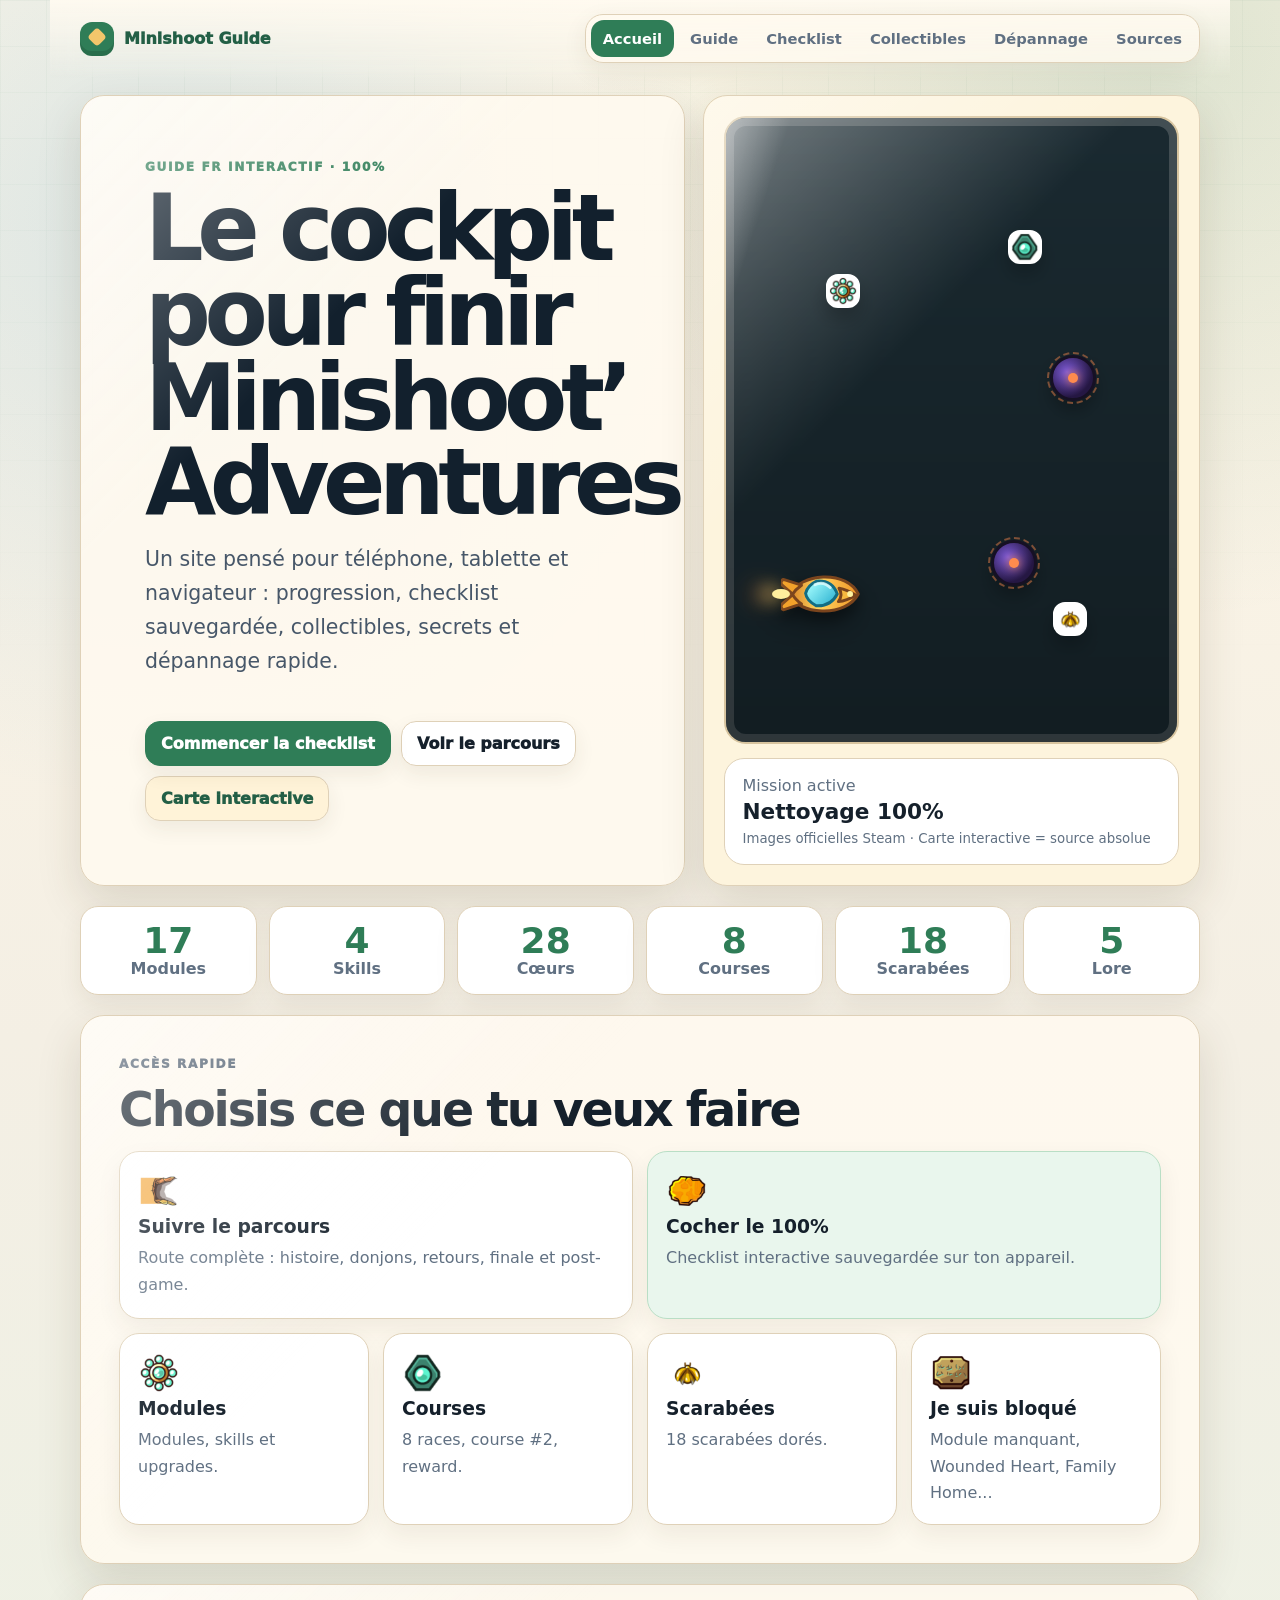
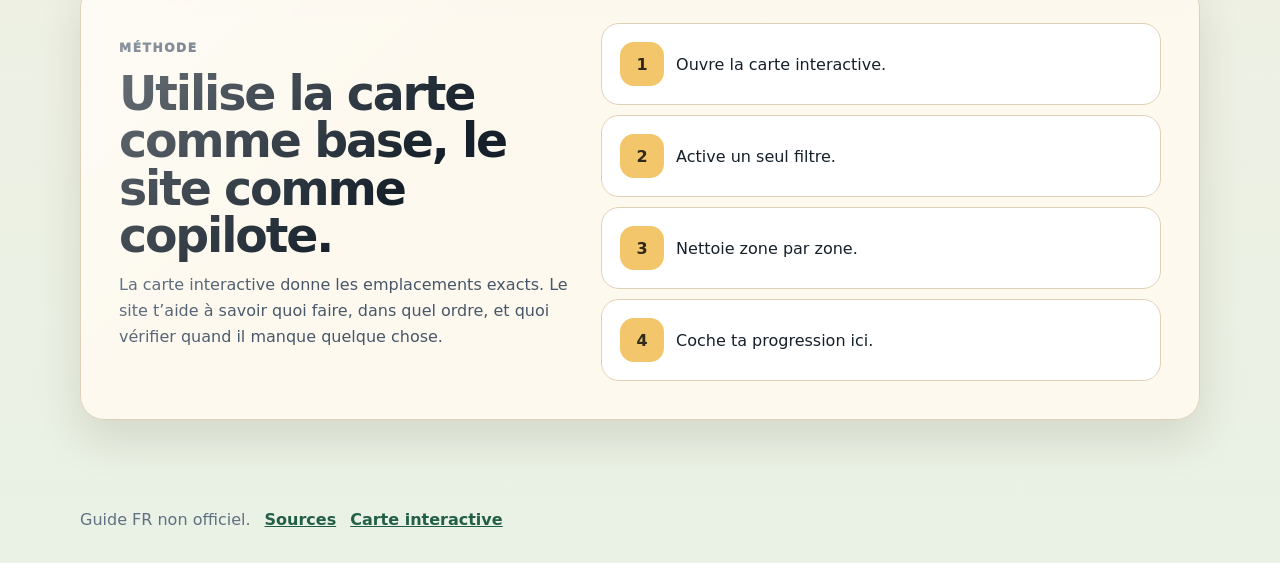
==== commit 97ebf94d: "site: integrer le vaisseau directement dans le hero" ====
--- a/index.html
+++ b/index.html
@@ -40,7 +40,22 @@
           <img class="shot shot-a" src="https://shared.akamai.steamstatic.com/store_item_assets/steam/apps/1634860/library_hero.jpg" alt="Minishoot' Adventures - image officielle Steam">
           <img class="shot shot-b" src="https://shared.akamai.steamstatic.com/store_item_assets/steam/apps/1634860/capsule_616x353.jpg" alt="Minishoot' Adventures - capsule officielle Steam">
           <img class="shot shot-c" src="https://shared.akamai.steamstatic.com/store_item_assets/steam/apps/1634860/header.jpg" alt="Minishoot' Adventures - header officiel Steam">
-          <span class="player-ship" aria-hidden="true"><img src="assets/hero-ship.svg" alt=""><i></i></span>
+          <span class="player-ship" aria-hidden="true">
+            <svg viewBox="0 0 140 92" focusable="false">
+              <defs>
+                <linearGradient id="shipBody" x1="10" x2="130" y1="46" y2="46" gradientUnits="userSpaceOnUse"><stop offset="0" stop-color="#d57b20"/><stop offset="0.45" stop-color="#ffd45f"/><stop offset="1" stop-color="#f19627"/></linearGradient>
+                <linearGradient id="shipGlass" x1="48" x2="88" y1="24" y2="62" gradientUnits="userSpaceOnUse"><stop offset="0" stop-color="#a7ffff"/><stop offset="1" stop-color="#35b7d4"/></linearGradient>
+              </defs>
+              <path d="M13 47c12-18 34-29 59-30 28-1 51 10 60 29-10 19-34 30-62 29-25-1-46-11-57-28Z" fill="url(#shipBody)" stroke="#7a441d" stroke-width="5" stroke-linejoin="round"/>
+              <path d="M20 46 2 31c-3-3-2-8 2-10l31 10c-7 5-12 10-15 15Z" fill="#f2a22b" stroke="#7a441d" stroke-width="5" stroke-linejoin="round"/>
+              <path d="M20 47 2 63c-3 3-2 8 2 10l31-10c-7-5-12-10-15-16Z" fill="#f2a22b" stroke="#7a441d" stroke-width="5" stroke-linejoin="round"/>
+              <path d="M61 24c18-1 30 7 35 22-7 14-19 21-36 20-11-6-17-13-18-21 2-9 8-16 19-21Z" fill="url(#shipGlass)" stroke="#126d83" stroke-width="5"/>
+              <path d="M58 30c9-4 19-2 26 5" fill="none" stroke="#eaffff" stroke-width="5" stroke-linecap="round" opacity=".75"/>
+              <path d="M99 36c10 2 19 6 29 12-10 6-20 10-30 11 6-8 6-15 1-23Z" fill="#f7b83f" stroke="#7a441d" stroke-width="5" stroke-linejoin="round"/>
+              <circle cx="118" cy="46" r="5" fill="#fff3a1"/>
+            </svg>
+            <i></i>
+          </span>
           <span class="bullet bullet-1"></span>
           <span class="bullet bullet-2"></span>
           <span class="bullet bullet-3"></span>
--- a/assets/site.css
+++ b/assets/site.css
@@ -1 +1 @@
-:root{color-scheme:light;--bg:#f4efe4;--paper:#fffaf0;--paper2:#fff3d8;--ink:#15202b;--muted:#607082;--line:#dfd1b8;--forest:#2f7d57;--forest2:#235f46;--sky:#4a9fd8;--sand:#f3c66b;--coral:#ef7f62;--blue:#2d6ca3;--shadow:0 18px 45px rgba(63,47,24,.14);--r:24px;--rs:16px}*{box-sizing:border-box}html{scroll-behavior:smooth}body{margin:0;min-height:100vh;font-family:ui-sans-serif,system-ui,-apple-system,BlinkMacSystemFont,"Segoe UI",sans-serif;color:var(--ink);background:var(--bg);background-image:radial-gradient(circle at 12% 10%,rgba(74,159,216,.18),transparent 26%),radial-gradient(circle at 90% 2%,rgba(47,125,87,.16),transparent 24%),linear-gradient(180deg,#fff7e7 0,#f4efe4 48%,#e9f2e5 100%)}a{color:inherit}button,input{font:inherit}.page-glow{position:fixed;inset:0;pointer-events:none;background-image:linear-gradient(rgba(47,125,87,.08) 1px,transparent 1px),linear-gradient(90deg,rgba(47,125,87,.08) 1px,transparent 1px);background-size:46px 46px;mask-image:linear-gradient(#000,transparent 82%);opacity:.45}.site-header{position:sticky;top:0;z-index:50;display:flex;align-items:center;gap:16px;max-width:1180px;margin:0 auto;padding:14px clamp(16px,3vw,30px);backdrop-filter:blur(14px)}.site-header:before{content:"";position:fixed;inset:0 0 auto;height:78px;background:linear-gradient(180deg,rgba(255,250,240,.94),rgba(255,250,240,0));z-index:-1}.logo{display:flex;align-items:center;gap:10px;text-decoration:none;font-weight:950;color:var(--forest2)}.logo span{width:34px;height:34px;border-radius:12px;background:var(--forest);box-shadow:inset 0 -5px 0 rgba(0,0,0,.12);position:relative}.logo span:after{content:"";position:absolute;left:10px;top:8px;width:14px;height:14px;transform:rotate(45deg);border-radius:4px;background:var(--sand)}.site-nav{margin-left:auto;display:flex;gap:4px;padding:5px;border:1px solid var(--line);border-radius:18px;background:rgba(255,250,240,.78);box-shadow:0 8px 24px rgba(63,47,24,.08)}.site-nav a{text-decoration:none;color:var(--muted);font-weight:850;font-size:.92rem;padding:10px 12px;border-radius:13px}.site-nav a:hover,.site-nav a.active{color:white;background:var(--forest)}.menu-button{display:none;margin-left:auto;width:44px;height:44px;border:1px solid var(--line);border-radius:14px;background:var(--paper);color:var(--forest2)}main{max-width:1180px;margin:0 auto;padding:18px clamp(16px,3vw,30px) 70px}.hero-shell{display:grid;grid-template-columns:1fr .82fr;gap:18px;min-height:calc(100vh - 120px);align-items:stretch}.hero-content,.section,.page-hero{border:1px solid var(--line);background:rgba(255,250,240,.88);border-radius:var(--r);box-shadow:var(--shadow);position:relative;overflow:hidden}.hero-content{padding:clamp(28px,6vw,64px);display:flex;flex-direction:column;justify-content:center}.hero-content:after,.section:after,.page-hero:after{content:"";position:absolute;inset:0;border-radius:inherit;background:linear-gradient(135deg,rgba(255,255,255,.65),transparent 34%);pointer-events:none;opacity:.7}.tag{margin:0 0 12px;color:var(--forest);text-transform:uppercase;letter-spacing:.13em;font-weight:950;font-size:.76rem}h1,h2,h3,p{margin-top:0}h1{font-size:clamp(2.55rem,7.2vw,6.2rem);line-height:.92;letter-spacing:-.07em;margin-bottom:18px;color:#12202d}h2{font-size:clamp(1.65rem,3.7vw,3rem);line-height:1;letter-spacing:-.045em;margin-bottom:12px;color:#15202b}h3{margin-bottom:8px}.hero-text,.page-hero p,.section p{color:#475769;line-height:1.65}.hero-text{max-width:660px;font-size:clamp(1.05rem,2vw,1.28rem)}.hero-actions,.actions{display:flex;flex-wrap:wrap;gap:10px;margin-top:22px}.button,button{display:inline-flex;align-items:center;justify-content:center;border:1px solid var(--line);border-radius:15px;padding:12px 15px;background:white;color:var(--ink);text-decoration:none;font-weight:950;cursor:pointer;box-shadow:0 8px 20px rgba(63,47,24,.08);transition:.18s ease}.button:hover,button:hover{transform:translateY(-2px);border-color:var(--forest);box-shadow:0 14px 28px rgba(47,125,87,.14)}.button.primary{position:relative;overflow:hidden;background:var(--forest);color:white;border-color:var(--forest)}.button.primary:after{content:"";position:absolute;inset:-40% auto -40% -55%;width:45%;background:linear-gradient(90deg,transparent,rgba(255,255,255,.65),transparent);transform:skewX(-18deg);animation:buttonShine 3.2s ease-in-out infinite}.button.ghost{background:var(--paper2);color:var(--forest2)}button.danger{background:#fff1eb;color:#963d2f;border-color:#f2b09e}.game-showcase{padding:20px;display:grid;grid-template-rows:1fr auto;gap:14px;background:#fdf4dd;border:1px solid var(--line);border-radius:var(--r);box-shadow:var(--shadow);position:relative;overflow:hidden}.game-showcase:after{content:"";position:absolute;inset:0;border-radius:inherit;background:linear-gradient(135deg,rgba(255,255,255,.45),transparent 35%);pointer-events:none}.screenshot-stack{position:relative;min-height:390px;border:2px solid #d7c49f;border-radius:22px;overflow:hidden;background:#1b2b32;box-shadow:inset 0 0 0 8px rgba(255,250,240,.18)}.shot{position:absolute;inset:0;width:100%;height:100%;object-fit:cover;opacity:0;transform:scale(1.08);animation:imageCycle 12s infinite ease-in-out}.shot-a{animation-delay:0s}.shot-b{animation-delay:4s}.shot-c{animation-delay:8s}.screenshot-stack:before{content:"";position:absolute;inset:0;z-index:3;background:linear-gradient(180deg,rgba(0,0,0,.02),rgba(0,0,0,.32));pointer-events:none}.screenshot-stack:after{content:"";position:absolute;left:-40%;top:0;z-index:5;width:32%;height:100%;background:linear-gradient(90deg,transparent,rgba(255,255,255,.45),transparent);transform:skewX(-18deg);animation:screenShine 3.4s ease-in-out infinite}.player-ship{position:absolute;z-index:8;left:12%;top:72%;width:82px;height:54px;filter:drop-shadow(0 10px 14px rgba(0,0,0,.35));animation:shipTravel 6.5s ease-in-out infinite;transform-origin:center}.player-ship img{width:100%;height:100%;display:block}.player-ship i{position:absolute;left:-9px;top:22px;width:18px;height:10px;border-radius:50%;background:#ffef9e;box-shadow:-10px 0 18px #ffd166,-20px 0 24px rgba(255,126,55,.65);animation:enginePulse .22s linear infinite}.bullet{position:absolute;z-index:7;width:28px;height:7px;border-radius:999px;background:#8ff5ff;box-shadow:0 0 12px #8ff5ff,0 0 20px rgba(143,245,255,.5);opacity:0}.bullet-1{animation:bulletOne 1.1s linear infinite}.bullet-2{animation:bulletTwo 1.1s linear infinite .18s}.bullet-3{animation:bulletThree 1.1s linear infinite .36s}.impact{position:absolute;z-index:7;width:30px;height:30px;border-radius:50%;opacity:0;background:radial-gradient(circle,#fff 0 12%,#8ff5ff 13% 35%,transparent 38%);filter:drop-shadow(0 0 10px #8ff5ff)}.impact-1{left:75%;top:43%;animation:impactPop 1.1s linear infinite .72s}.impact-2{left:69%;top:57%;animation:impactPop 1.1s linear infinite .94s}.enemy{position:absolute;z-index:6;width:46px;height:46px;border-radius:50%;background:radial-gradient(circle at 35% 35%,#7c5ad8,#251743 68%);border:3px solid #161024;box-shadow:0 10px 18px rgba(0,0,0,.28);animation:enemyWobble 2.2s ease-in-out infinite}.enemy:after{content:"";position:absolute;left:15px;top:15px;width:10px;height:10px;border-radius:50%;background:#ff8b4e;box-shadow:0 0 10px #ff8b4e}.enemy i{position:absolute;inset:-6px;border-radius:50%;border:2px dashed rgba(255,139,78,.45);animation:spin 4s linear infinite}.enemy-1{right:18%;top:38%}.enemy-2{right:31%;bottom:25%;animation-delay:.6s}.map-picto{position:absolute;z-index:9;width:34px;height:34px;object-fit:contain;background:white;border:2px solid #fff;border-radius:12px;box-shadow:0 10px 18px rgba(0,0,0,.22);animation:pictoFloat 2.4s ease-in-out infinite}.picto-module{left:22%;top:25%}.picto-scarab{right:20%;bottom:17%;animation-delay:.4s}.picto-race{right:30%;top:18%;animation-delay:.8s}.mission-card{position:relative;z-index:1;border:1px solid var(--line);border-radius:20px;padding:17px;background:white}.mission-card span,.mission-card small{color:var(--muted)}.mission-card strong{display:block;font-size:1.35rem;margin:4px 0}.metric-strip{display:grid;grid-template-columns:repeat(6,1fr);gap:12px;margin:20px 0}.metric-strip article{background:white;border:1px solid var(--line);border-radius:18px;padding:16px;text-align:center;box-shadow:0 10px 24px rgba(63,47,24,.08)}.metric-strip strong{display:block;font-size:2.25rem;color:var(--forest);line-height:1}.metric-strip span{color:var(--muted);font-weight:850}.section,.page-hero{padding:clamp(22px,4vw,38px);margin:20px 0}.section-title{margin-bottom:18px}.tile-grid{display:grid;grid-template-columns:repeat(4,1fr);gap:14px}.tile{min-height:168px;background:white;border:1px solid var(--line);border-radius:20px;padding:18px;text-decoration:none;box-shadow:0 10px 24px rgba(63,47,24,.07);transition:.18s ease}.tile:hover{transform:translateY(-6px) rotate(-.4deg);border-color:var(--forest)}.tile:hover .icon{animation:iconBounce .55s ease both}.tile.large{grid-column:span 2}.tile.accent{background:#e9f6ed;border-color:#b9dec5}.tile .icon,.collection-grid .icon{width:42px;height:42px;object-fit:contain;image-rendering:auto}.tile p{margin:0;color:var(--muted)}.split{display:grid;grid-template-columns:.9fr 1.1fr;gap:24px;align-items:center}.method-list,.link-stack{display:grid;gap:10px}.method-list article,.route-list article,.collection-grid article,.problem-grid article,.source-ranks article{background:white;border:1px solid var(--line);border-radius:18px;padding:18px}.method-list article{display:grid;grid-template-columns:44px 1fr;gap:12px;align-items:center}.method-list b,.route-list b,.source-ranks b{display:grid;place-items:center;width:44px;height:44px;border-radius:14px;background:var(--sand);color:#2f2a19}.route-list{display:grid;gap:14px}.route-list article{display:grid;grid-template-columns:56px 1fr;gap:16px}.route-list p{margin:0;color:var(--muted)}.progress-panel{background:white;border:1px solid var(--line);border-radius:20px;padding:18px;margin-bottom:16px}.progress-panel>div:first-child{display:flex;justify-content:space-between;align-items:end;gap:12px;margin-bottom:10px}.progress-panel strong{font-size:2rem;color:var(--forest)}.progress-panel span{color:var(--muted)}.progress{height:16px;border:1px solid var(--line);border-radius:999px;background:#f1e7d4;overflow:hidden;margin-bottom:14px}.progress span{display:block;height:100%;width:0;background:linear-gradient(90deg,var(--forest),var(--sky));transition:width .25s ease}.checklist-grid{display:grid;grid-template-columns:repeat(2,1fr);gap:14px}.check-group{background:white;border:1px solid var(--line);border-radius:20px;overflow:hidden}.check-group summary{display:flex;justify-content:space-between;gap:10px;padding:16px;cursor:pointer;font-weight:950}.check-group summary::-webkit-details-marker{display:none}.group-count{color:var(--muted)}.check-list{padding:0 10px 12px}.check-item{display:grid;grid-template-columns:28px 1fr;gap:10px;padding:10px;border-radius:14px}.check-item:hover{background:#f6f0e4}.check-item input{width:20px;height:20px;accent-color:var(--forest)}.check-item small{display:block;color:var(--muted);margin-top:3px}.check-item.done span{text-decoration:line-through;color:var(--muted)}.collection-grid,.problem-grid,.source-ranks{display:grid;grid-template-columns:repeat(2,1fr);gap:14px}.collection-grid article a,.problem-grid article a,.source-ranks article a,.link-stack a{color:var(--forest2);font-weight:950}.filter-list{display:flex;flex-wrap:wrap;gap:10px;margin:14px 0 20px}.filter-list b{border:1px solid var(--line);border-radius:999px;padding:10px 12px;background:white}.search-box{display:grid;gap:8px}.search-box label{color:var(--muted);font-weight:950}.search-box input{width:100%;border:1px solid var(--line);border-radius:16px;padding:15px;background:white;color:var(--ink);outline:none}.search-box input:focus{border-color:var(--forest)}.results{display:grid;gap:10px;margin-top:14px}.result{display:block;background:white;border:1px solid var(--line);border-radius:16px;padding:14px;text-decoration:none}.result span{display:block;color:var(--muted);margin-top:3px}.rank-one{grid-column:span 2;background:#e9f6ed!important}.site-footer{max-width:1180px;margin:0 auto;padding:0 clamp(16px,3vw,30px) 34px;display:flex;flex-wrap:wrap;gap:14px;color:var(--muted)}.site-footer a{color:var(--forest2);font-weight:850}.reveal{opacity:0;transform:translateY(18px) scale(.985);transition:opacity .55s ease,transform .55s cubic-bezier(.2,.8,.2,1)}.reveal.visible{opacity:1;transform:none}.stagger>*{opacity:0;transform:translateY(16px);animation:staggerIn .62s cubic-bezier(.2,.8,.2,1) forwards}.stagger>*:nth-child(1){animation-delay:.05s}.stagger>*:nth-child(2){animation-delay:.12s}.stagger>*:nth-child(3){animation-delay:.19s}.stagger>*:nth-child(4){animation-delay:.26s}.stagger>*:nth-child(5){animation-delay:.33s}.stagger>*:nth-child(6){animation-delay:.40s}.stagger>*:nth-child(7){animation-delay:.47s}.stagger>*:nth-child(8){animation-delay:.54s}@keyframes imageCycle{0%,8%{opacity:0;transform:scale(1.08)}12%,30%{opacity:1;transform:scale(1)}38%,100%{opacity:0;transform:scale(1.03)}}@keyframes screenShine{0%,45%{left:-45%}100%{left:120%}}@keyframes shipTravel{0%,100%{left:10%;top:72%;transform:rotate(6deg) scale(1)}28%{left:42%;top:43%;transform:rotate(-10deg) scale(1.03)}62%{left:72%;top:55%;transform:rotate(8deg) scale(1)}}@keyframes bulletOne{0%{left:22%;top:68%;opacity:0}12%{opacity:1}70%{left:76%;top:44%;opacity:1}100%{left:84%;top:40%;opacity:0}}@keyframes bulletTwo{0%{left:23%;top:72%;opacity:0}12%{opacity:1}70%{left:70%;top:58%;opacity:1}100%{left:80%;top:63%;opacity:0}}@keyframes bulletThree{0%{left:20%;top:65%;opacity:0}12%{opacity:1}70%{left:66%;top:35%;opacity:1}100%{left:76%;top:31%;opacity:0}}@keyframes impactPop{0%,62%{opacity:0;transform:scale(.2)}72%{opacity:1;transform:scale(1.15)}100%{opacity:0;transform:scale(1.8)}}@keyframes enemyWobble{0%,100%{transform:translateY(0) rotate(0)}50%{transform:translateY(-8px) rotate(6deg)}}@keyframes spin{to{transform:rotate(360deg)}}@keyframes enginePulse{50%{transform:scaleX(1.5);opacity:.65}}@keyframes pictoFloat{0%,100%{transform:translateY(0) scale(1)}50%{transform:translateY(-8px) scale(1.08)}}@keyframes iconBounce{0%{transform:translateY(0) scale(1)}45%{transform:translateY(-8px) scale(1.08)}100%{transform:translateY(0) scale(1)}}@keyframes buttonShine{0%,55%{left:-55%}100%{left:120%}}@keyframes staggerIn{to{opacity:1;transform:none}}@media(max-width:980px){.hero-shell{grid-template-columns:1fr;min-height:auto}.metric-strip{grid-template-columns:repeat(3,1fr)}.tile-grid{grid-template-columns:repeat(2,1fr)}.split,.collection-grid,.problem-grid,.source-ranks{grid-template-columns:1fr}.rank-one{grid-column:auto}.checklist-grid{grid-template-columns:1fr}}@media(max-width:720px){.menu-button{display:block}.site-nav{display:none;position:absolute;top:66px;left:16px;right:16px;flex-direction:column;align-items:stretch;background:var(--paper);border-radius:20px}.site-nav.open{display:flex}.site-nav a{text-align:center}.hero-content,.game-showcase,.section,.page-hero{border-radius:20px}.screenshot-stack{min-height:260px}.player-ship{width:42px;height:30px}.enemy{width:34px;height:34px}.map-picto{width:28px;height:28px}.metric-strip{grid-template-columns:repeat(2,1fr)}.tile-grid{grid-template-columns:1fr}.tile.large{grid-column:auto}.route-list article{grid-template-columns:1fr}h1{font-size:clamp(2.35rem,13vw,4.4rem)}}@media(prefers-reduced-motion:reduce){*,*:before,*:after{animation:none!important;transition:none!important;scroll-behavior:auto!important}.reveal,.stagger>*{opacity:1;transform:none}}
+:root{color-scheme:light;--bg:#f4efe4;--paper:#fffaf0;--paper2:#fff3d8;--ink:#15202b;--muted:#607082;--line:#dfd1b8;--forest:#2f7d57;--forest2:#235f46;--sky:#4a9fd8;--sand:#f3c66b;--coral:#ef7f62;--blue:#2d6ca3;--shadow:0 18px 45px rgba(63,47,24,.14);--r:24px;--rs:16px}*{box-sizing:border-box}html{scroll-behavior:smooth}body{margin:0;min-height:100vh;font-family:ui-sans-serif,system-ui,-apple-system,BlinkMacSystemFont,"Segoe UI",sans-serif;color:var(--ink);background:var(--bg);background-image:radial-gradient(circle at 12% 10%,rgba(74,159,216,.18),transparent 26%),radial-gradient(circle at 90% 2%,rgba(47,125,87,.16),transparent 24%),linear-gradient(180deg,#fff7e7 0,#f4efe4 48%,#e9f2e5 100%)}a{color:inherit}button,input{font:inherit}.page-glow{position:fixed;inset:0;pointer-events:none;background-image:linear-gradient(rgba(47,125,87,.08) 1px,transparent 1px),linear-gradient(90deg,rgba(47,125,87,.08) 1px,transparent 1px);background-size:46px 46px;mask-image:linear-gradient(#000,transparent 82%);opacity:.45}.site-header{position:sticky;top:0;z-index:50;display:flex;align-items:center;gap:16px;max-width:1180px;margin:0 auto;padding:14px clamp(16px,3vw,30px);backdrop-filter:blur(14px)}.site-header:before{content:"";position:fixed;inset:0 0 auto;height:78px;background:linear-gradient(180deg,rgba(255,250,240,.94),rgba(255,250,240,0));z-index:-1}.logo{display:flex;align-items:center;gap:10px;text-decoration:none;font-weight:950;color:var(--forest2)}.logo span{width:34px;height:34px;border-radius:12px;background:var(--forest);box-shadow:inset 0 -5px 0 rgba(0,0,0,.12);position:relative}.logo span:after{content:"";position:absolute;left:10px;top:8px;width:14px;height:14px;transform:rotate(45deg);border-radius:4px;background:var(--sand)}.site-nav{margin-left:auto;display:flex;gap:4px;padding:5px;border:1px solid var(--line);border-radius:18px;background:rgba(255,250,240,.78);box-shadow:0 8px 24px rgba(63,47,24,.08)}.site-nav a{text-decoration:none;color:var(--muted);font-weight:850;font-size:.92rem;padding:10px 12px;border-radius:13px}.site-nav a:hover,.site-nav a.active{color:white;background:var(--forest)}.menu-button{display:none;margin-left:auto;width:44px;height:44px;border:1px solid var(--line);border-radius:14px;background:var(--paper);color:var(--forest2)}main{max-width:1180px;margin:0 auto;padding:18px clamp(16px,3vw,30px) 70px}.hero-shell{display:grid;grid-template-columns:1fr .82fr;gap:18px;min-height:calc(100vh - 120px);align-items:stretch}.hero-content,.section,.page-hero{border:1px solid var(--line);background:rgba(255,250,240,.88);border-radius:var(--r);box-shadow:var(--shadow);position:relative;overflow:hidden}.hero-content{padding:clamp(28px,6vw,64px);display:flex;flex-direction:column;justify-content:center}.hero-content:after,.section:after,.page-hero:after{content:"";position:absolute;inset:0;border-radius:inherit;background:linear-gradient(135deg,rgba(255,255,255,.65),transparent 34%);pointer-events:none;opacity:.7}.tag{margin:0 0 12px;color:var(--forest);text-transform:uppercase;letter-spacing:.13em;font-weight:950;font-size:.76rem}h1,h2,h3,p{margin-top:0}h1{font-size:clamp(2.55rem,7.2vw,6.2rem);line-height:.92;letter-spacing:-.07em;margin-bottom:18px;color:#12202d}h2{font-size:clamp(1.65rem,3.7vw,3rem);line-height:1;letter-spacing:-.045em;margin-bottom:12px;color:#15202b}h3{margin-bottom:8px}.hero-text,.page-hero p,.section p{color:#475769;line-height:1.65}.hero-text{max-width:660px;font-size:clamp(1.05rem,2vw,1.28rem)}.hero-actions,.actions{display:flex;flex-wrap:wrap;gap:10px;margin-top:22px}.button,button{display:inline-flex;align-items:center;justify-content:center;border:1px solid var(--line);border-radius:15px;padding:12px 15px;background:white;color:var(--ink);text-decoration:none;font-weight:950;cursor:pointer;box-shadow:0 8px 20px rgba(63,47,24,.08);transition:.18s ease}.button:hover,button:hover{transform:translateY(-2px);border-color:var(--forest);box-shadow:0 14px 28px rgba(47,125,87,.14)}.button.primary{position:relative;overflow:hidden;background:var(--forest);color:white;border-color:var(--forest)}.button.primary:after{content:"";position:absolute;inset:-40% auto -40% -55%;width:45%;background:linear-gradient(90deg,transparent,rgba(255,255,255,.65),transparent);transform:skewX(-18deg);animation:buttonShine 3.2s ease-in-out infinite}.button.ghost{background:var(--paper2);color:var(--forest2)}button.danger{background:#fff1eb;color:#963d2f;border-color:#f2b09e}.game-showcase{padding:20px;display:grid;grid-template-rows:1fr auto;gap:14px;background:#fdf4dd;border:1px solid var(--line);border-radius:var(--r);box-shadow:var(--shadow);position:relative;overflow:hidden}.game-showcase:after{content:"";position:absolute;inset:0;border-radius:inherit;background:linear-gradient(135deg,rgba(255,255,255,.45),transparent 35%);pointer-events:none}.screenshot-stack{position:relative;min-height:390px;border:2px solid #d7c49f;border-radius:22px;overflow:hidden;background:#1b2b32;box-shadow:inset 0 0 0 8px rgba(255,250,240,.18)}.shot{position:absolute;inset:0;width:100%;height:100%;object-fit:cover;opacity:0;transform:scale(1.08);animation:imageCycle 12s infinite ease-in-out}.shot-a{animation-delay:0s}.shot-b{animation-delay:4s}.shot-c{animation-delay:8s}.screenshot-stack:before{content:"";position:absolute;inset:0;z-index:3;background:linear-gradient(180deg,rgba(0,0,0,.02),rgba(0,0,0,.32));pointer-events:none}.screenshot-stack:after{content:"";position:absolute;left:-40%;top:0;z-index:5;width:32%;height:100%;background:linear-gradient(90deg,transparent,rgba(255,255,255,.45),transparent);transform:skewX(-18deg);animation:screenShine 3.4s ease-in-out infinite}.player-ship{position:absolute;z-index:8;left:12%;top:72%;width:82px;height:54px;filter:drop-shadow(0 10px 14px rgba(0,0,0,.35));animation:shipTravel 6.5s ease-in-out infinite;transform-origin:center}.player-ship svg{width:100%;height:100%;display:block;filter:drop-shadow(0 8px 6px rgba(0,0,0,.25))}.player-ship i{position:absolute;left:-9px;top:22px;width:18px;height:10px;border-radius:50%;background:#ffef9e;box-shadow:-10px 0 18px #ffd166,-20px 0 24px rgba(255,126,55,.65);animation:enginePulse .22s linear infinite}.bullet{position:absolute;z-index:7;width:28px;height:7px;border-radius:999px;background:#8ff5ff;box-shadow:0 0 12px #8ff5ff,0 0 20px rgba(143,245,255,.5);opacity:0}.bullet-1{animation:bulletOne 1.1s linear infinite}.bullet-2{animation:bulletTwo 1.1s linear infinite .18s}.bullet-3{animation:bulletThree 1.1s linear infinite .36s}.impact{position:absolute;z-index:7;width:30px;height:30px;border-radius:50%;opacity:0;background:radial-gradient(circle,#fff 0 12%,#8ff5ff 13% 35%,transparent 38%);filter:drop-shadow(0 0 10px #8ff5ff)}.impact-1{left:75%;top:43%;animation:impactPop 1.1s linear infinite .72s}.impact-2{left:69%;top:57%;animation:impactPop 1.1s linear infinite .94s}.enemy{position:absolute;z-index:6;width:46px;height:46px;border-radius:50%;background:radial-gradient(circle at 35% 35%,#7c5ad8,#251743 68%);border:3px solid #161024;box-shadow:0 10px 18px rgba(0,0,0,.28);animation:enemyWobble 2.2s ease-in-out infinite}.enemy:after{content:"";position:absolute;left:15px;top:15px;width:10px;height:10px;border-radius:50%;background:#ff8b4e;box-shadow:0 0 10px #ff8b4e}.enemy i{position:absolute;inset:-6px;border-radius:50%;border:2px dashed rgba(255,139,78,.45);animation:spin 4s linear infinite}.enemy-1{right:18%;top:38%}.enemy-2{right:31%;bottom:25%;animation-delay:.6s}.map-picto{position:absolute;z-index:9;width:34px;height:34px;object-fit:contain;background:white;border:2px solid #fff;border-radius:12px;box-shadow:0 10px 18px rgba(0,0,0,.22);animation:pictoFloat 2.4s ease-in-out infinite}.picto-module{left:22%;top:25%}.picto-scarab{right:20%;bottom:17%;animation-delay:.4s}.picto-race{right:30%;top:18%;animation-delay:.8s}.mission-card{position:relative;z-index:1;border:1px solid var(--line);border-radius:20px;padding:17px;background:white}.mission-card span,.mission-card small{color:var(--muted)}.mission-card strong{display:block;font-size:1.35rem;margin:4px 0}.metric-strip{display:grid;grid-template-columns:repeat(6,1fr);gap:12px;margin:20px 0}.metric-strip article{background:white;border:1px solid var(--line);border-radius:18px;padding:16px;text-align:center;box-shadow:0 10px 24px rgba(63,47,24,.08)}.metric-strip strong{display:block;font-size:2.25rem;color:var(--forest);line-height:1}.metric-strip span{color:var(--muted);font-weight:850}.section,.page-hero{padding:clamp(22px,4vw,38px);margin:20px 0}.section-title{margin-bottom:18px}.tile-grid{display:grid;grid-template-columns:repeat(4,1fr);gap:14px}.tile{min-height:168px;background:white;border:1px solid var(--line);border-radius:20px;padding:18px;text-decoration:none;box-shadow:0 10px 24px rgba(63,47,24,.07);transition:.18s ease}.tile:hover{transform:translateY(-6px) rotate(-.4deg);border-color:var(--forest)}.tile:hover .icon{animation:iconBounce .55s ease both}.tile.large{grid-column:span 2}.tile.accent{background:#e9f6ed;border-color:#b9dec5}.tile .icon,.collection-grid .icon{width:42px;height:42px;object-fit:contain;image-rendering:auto}.tile p{margin:0;color:var(--muted)}.split{display:grid;grid-template-columns:.9fr 1.1fr;gap:24px;align-items:center}.method-list,.link-stack{display:grid;gap:10px}.method-list article,.route-list article,.collection-grid article,.problem-grid article,.source-ranks article{background:white;border:1px solid var(--line);border-radius:18px;padding:18px}.method-list article{display:grid;grid-template-columns:44px 1fr;gap:12px;align-items:center}.method-list b,.route-list b,.source-ranks b{display:grid;place-items:center;width:44px;height:44px;border-radius:14px;background:var(--sand);color:#2f2a19}.route-list{display:grid;gap:14px}.route-list article{display:grid;grid-template-columns:56px 1fr;gap:16px}.route-list p{margin:0;color:var(--muted)}.progress-panel{background:white;border:1px solid var(--line);border-radius:20px;padding:18px;margin-bottom:16px}.progress-panel>div:first-child{display:flex;justify-content:space-between;align-items:end;gap:12px;margin-bottom:10px}.progress-panel strong{font-size:2rem;color:var(--forest)}.progress-panel span{color:var(--muted)}.progress{height:16px;border:1px solid var(--line);border-radius:999px;background:#f1e7d4;overflow:hidden;margin-bottom:14px}.progress span{display:block;height:100%;width:0;background:linear-gradient(90deg,var(--forest),var(--sky));transition:width .25s ease}.checklist-grid{display:grid;grid-template-columns:repeat(2,1fr);gap:14px}.check-group{background:white;border:1px solid var(--line);border-radius:20px;overflow:hidden}.check-group summary{display:flex;justify-content:space-between;gap:10px;padding:16px;cursor:pointer;font-weight:950}.check-group summary::-webkit-details-marker{display:none}.group-count{color:var(--muted)}.check-list{padding:0 10px 12px}.check-item{display:grid;grid-template-columns:28px 1fr;gap:10px;padding:10px;border-radius:14px}.check-item:hover{background:#f6f0e4}.check-item input{width:20px;height:20px;accent-color:var(--forest)}.check-item small{display:block;color:var(--muted);margin-top:3px}.check-item.done span{text-decoration:line-through;color:var(--muted)}.collection-grid,.problem-grid,.source-ranks{display:grid;grid-template-columns:repeat(2,1fr);gap:14px}.collection-grid article a,.problem-grid article a,.source-ranks article a,.link-stack a{color:var(--forest2);font-weight:950}.filter-list{display:flex;flex-wrap:wrap;gap:10px;margin:14px 0 20px}.filter-list b{border:1px solid var(--line);border-radius:999px;padding:10px 12px;background:white}.search-box{display:grid;gap:8px}.search-box label{color:var(--muted);font-weight:950}.search-box input{width:100%;border:1px solid var(--line);border-radius:16px;padding:15px;background:white;color:var(--ink);outline:none}.search-box input:focus{border-color:var(--forest)}.results{display:grid;gap:10px;margin-top:14px}.result{display:block;background:white;border:1px solid var(--line);border-radius:16px;padding:14px;text-decoration:none}.result span{display:block;color:var(--muted);margin-top:3px}.rank-one{grid-column:span 2;background:#e9f6ed!important}.site-footer{max-width:1180px;margin:0 auto;padding:0 clamp(16px,3vw,30px) 34px;display:flex;flex-wrap:wrap;gap:14px;color:var(--muted)}.site-footer a{color:var(--forest2);font-weight:850}.reveal{opacity:0;transform:translateY(18px) scale(.985);transition:opacity .55s ease,transform .55s cubic-bezier(.2,.8,.2,1)}.reveal.visible{opacity:1;transform:none}.stagger>*{opacity:0;transform:translateY(16px);animation:staggerIn .62s cubic-bezier(.2,.8,.2,1) forwards}.stagger>*:nth-child(1){animation-delay:.05s}.stagger>*:nth-child(2){animation-delay:.12s}.stagger>*:nth-child(3){animation-delay:.19s}.stagger>*:nth-child(4){animation-delay:.26s}.stagger>*:nth-child(5){animation-delay:.33s}.stagger>*:nth-child(6){animation-delay:.40s}.stagger>*:nth-child(7){animation-delay:.47s}.stagger>*:nth-child(8){animation-delay:.54s}@keyframes imageCycle{0%,8%{opacity:0;transform:scale(1.08)}12%,30%{opacity:1;transform:scale(1)}38%,100%{opacity:0;transform:scale(1.03)}}@keyframes screenShine{0%,45%{left:-45%}100%{left:120%}}@keyframes shipTravel{0%,100%{left:10%;top:72%;transform:rotate(6deg) scale(1)}28%{left:42%;top:43%;transform:rotate(-10deg) scale(1.03)}62%{left:72%;top:55%;transform:rotate(8deg) scale(1)}}@keyframes bulletOne{0%{left:22%;top:68%;opacity:0}12%{opacity:1}70%{left:76%;top:44%;opacity:1}100%{left:84%;top:40%;opacity:0}}@keyframes bulletTwo{0%{left:23%;top:72%;opacity:0}12%{opacity:1}70%{left:70%;top:58%;opacity:1}100%{left:80%;top:63%;opacity:0}}@keyframes bulletThree{0%{left:20%;top:65%;opacity:0}12%{opacity:1}70%{left:66%;top:35%;opacity:1}100%{left:76%;top:31%;opacity:0}}@keyframes impactPop{0%,62%{opacity:0;transform:scale(.2)}72%{opacity:1;transform:scale(1.15)}100%{opacity:0;transform:scale(1.8)}}@keyframes enemyWobble{0%,100%{transform:translateY(0) rotate(0)}50%{transform:translateY(-8px) rotate(6deg)}}@keyframes spin{to{transform:rotate(360deg)}}@keyframes enginePulse{50%{transform:scaleX(1.5);opacity:.65}}@keyframes pictoFloat{0%,100%{transform:translateY(0) scale(1)}50%{transform:translateY(-8px) scale(1.08)}}@keyframes iconBounce{0%{transform:translateY(0) scale(1)}45%{transform:translateY(-8px) scale(1.08)}100%{transform:translateY(0) scale(1)}}@keyframes buttonShine{0%,55%{left:-55%}100%{left:120%}}@keyframes staggerIn{to{opacity:1;transform:none}}@media(max-width:980px){.hero-shell{grid-template-columns:1fr;min-height:auto}.metric-strip{grid-template-columns:repeat(3,1fr)}.tile-grid{grid-template-columns:repeat(2,1fr)}.split,.collection-grid,.problem-grid,.source-ranks{grid-template-columns:1fr}.rank-one{grid-column:auto}.checklist-grid{grid-template-columns:1fr}}@media(max-width:720px){.menu-button{display:block}.site-nav{display:none;position:absolute;top:66px;left:16px;right:16px;flex-direction:column;align-items:stretch;background:var(--paper);border-radius:20px}.site-nav.open{display:flex}.site-nav a{text-align:center}.hero-content,.game-showcase,.section,.page-hero{border-radius:20px}.screenshot-stack{min-height:260px}.player-ship{width:42px;height:30px}.enemy{width:34px;height:34px}.map-picto{width:28px;height:28px}.metric-strip{grid-template-columns:repeat(2,1fr)}.tile-grid{grid-template-columns:1fr}.tile.large{grid-column:auto}.route-list article{grid-template-columns:1fr}h1{font-size:clamp(2.35rem,13vw,4.4rem)}}@media(prefers-reduced-motion:reduce){*,*:before,*:after{animation:none!important;transition:none!important;scroll-behavior:auto!important}.reveal,.stagger>*{opacity:1;transform:none}}
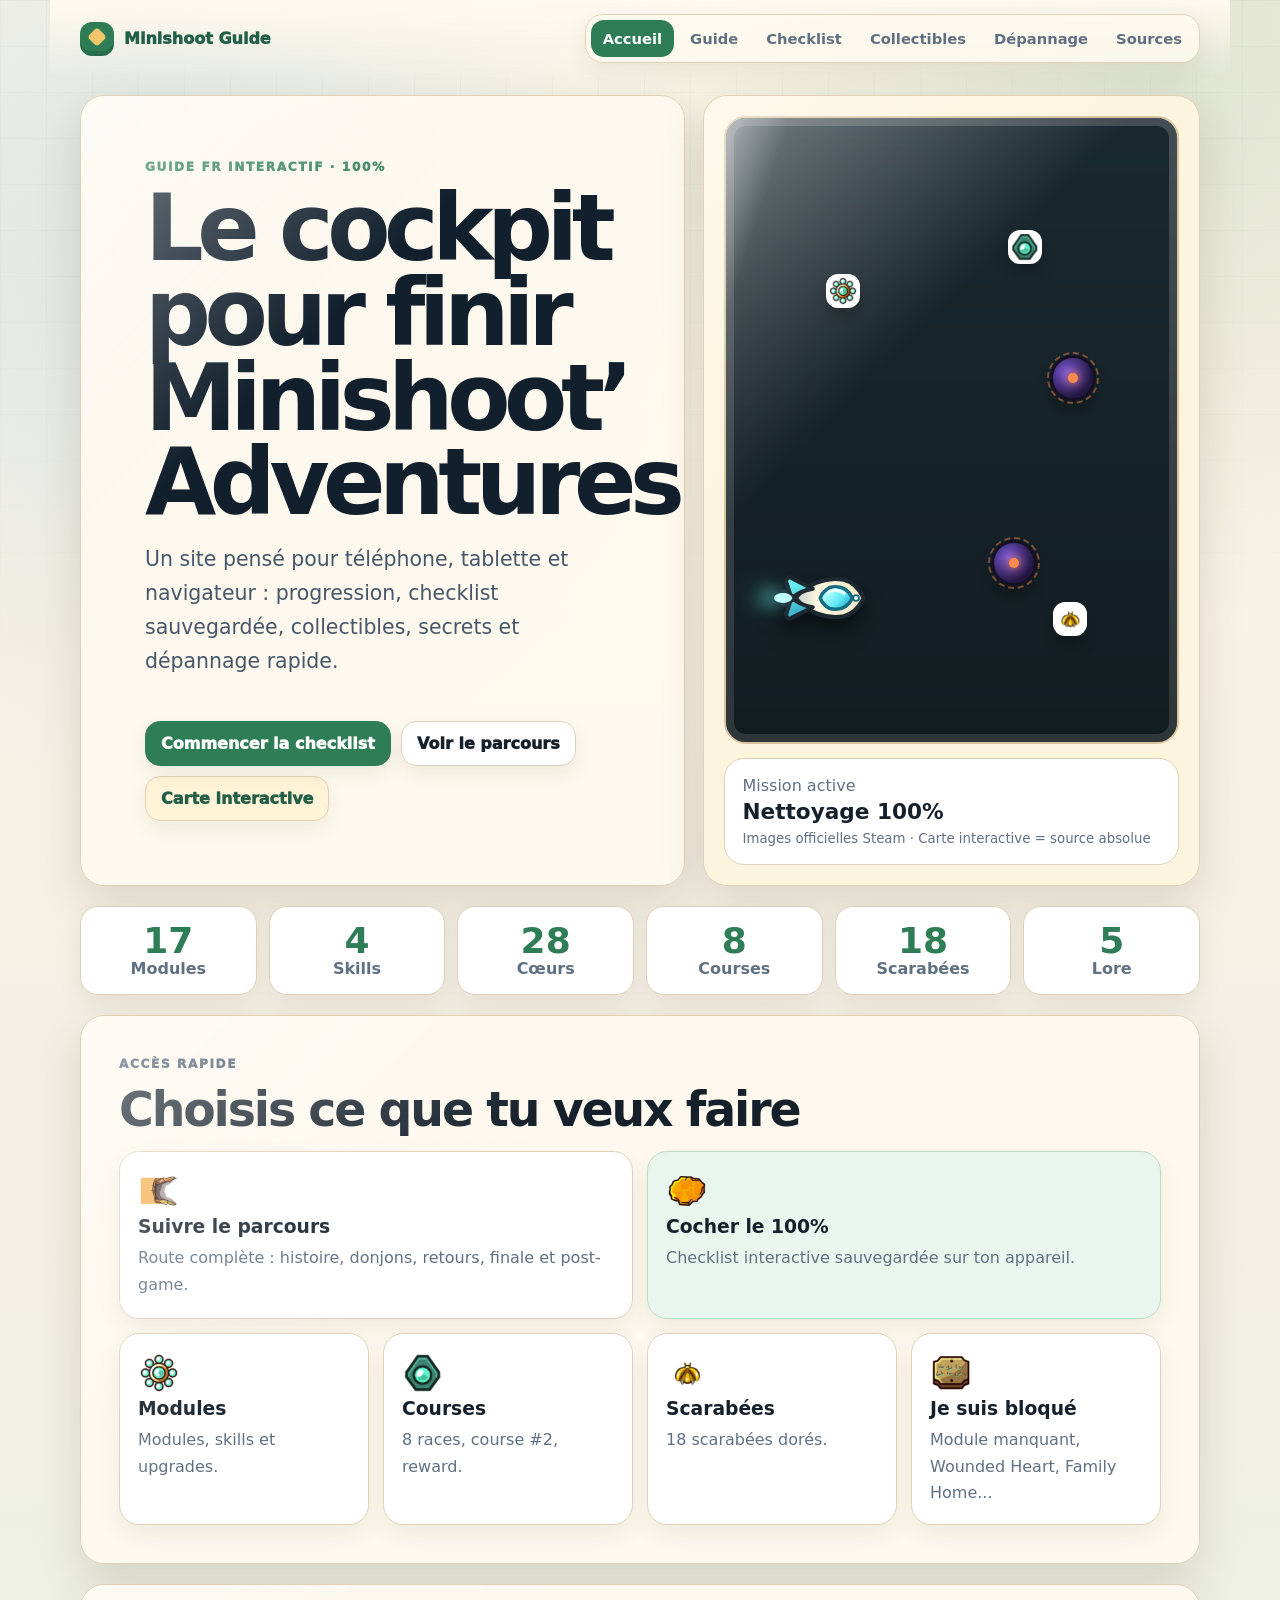
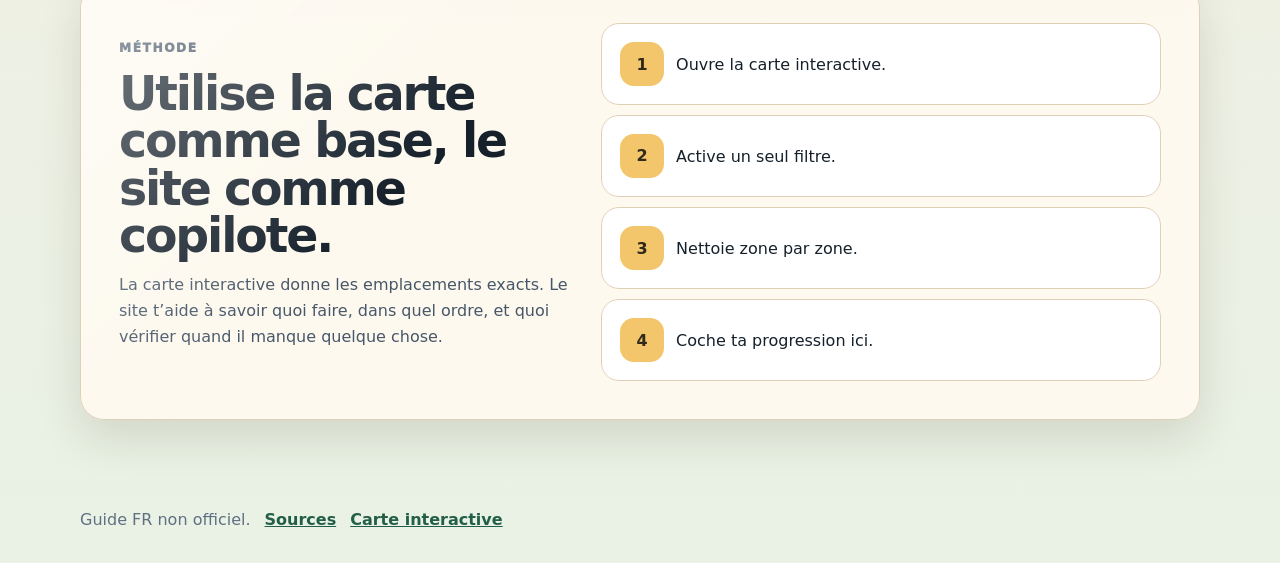
==== commit d3dc21d5: "site: refaire le vaisseau selon les visuels Nintendo" ====
--- a/index.html
+++ b/index.html
@@ -41,18 +41,19 @@
           <img class="shot shot-b" src="https://shared.akamai.steamstatic.com/store_item_assets/steam/apps/1634860/capsule_616x353.jpg" alt="Minishoot' Adventures - capsule officielle Steam">
           <img class="shot shot-c" src="https://shared.akamai.steamstatic.com/store_item_assets/steam/apps/1634860/header.jpg" alt="Minishoot' Adventures - header officiel Steam">
           <span class="player-ship" aria-hidden="true">
-            <svg viewBox="0 0 140 92" focusable="false">
+            <svg viewBox="0 0 150 104" focusable="false">
               <defs>
-                <linearGradient id="shipBody" x1="10" x2="130" y1="46" y2="46" gradientUnits="userSpaceOnUse"><stop offset="0" stop-color="#d57b20"/><stop offset="0.45" stop-color="#ffd45f"/><stop offset="1" stop-color="#f19627"/></linearGradient>
-                <linearGradient id="shipGlass" x1="48" x2="88" y1="24" y2="62" gradientUnits="userSpaceOnUse"><stop offset="0" stop-color="#a7ffff"/><stop offset="1" stop-color="#35b7d4"/></linearGradient>
+                <linearGradient id="shipBody" x1="18" x2="136" y1="52" y2="52" gradientUnits="userSpaceOnUse"><stop offset="0" stop-color="#b9c8cb"/><stop offset="0.38" stop-color="#fff7df"/><stop offset="1" stop-color="#f2e8c8"/></linearGradient>
+                <linearGradient id="shipGlass" x1="84" x2="119" y1="34" y2="68" gradientUnits="userSpaceOnUse"><stop offset="0" stop-color="#bfffff"/><stop offset="0.55" stop-color="#5ee8f4"/><stop offset="1" stop-color="#2096bb"/></linearGradient>
+                <linearGradient id="shipFin" x1="35" x2="71" y1="20" y2="84" gradientUnits="userSpaceOnUse"><stop offset="0" stop-color="#6ef0f3"/><stop offset="1" stop-color="#238ab2"/></linearGradient>
               </defs>
-              <path d="M13 47c12-18 34-29 59-30 28-1 51 10 60 29-10 19-34 30-62 29-25-1-46-11-57-28Z" fill="url(#shipBody)" stroke="#7a441d" stroke-width="5" stroke-linejoin="round"/>
-              <path d="M20 46 2 31c-3-3-2-8 2-10l31 10c-7 5-12 10-15 15Z" fill="#f2a22b" stroke="#7a441d" stroke-width="5" stroke-linejoin="round"/>
-              <path d="M20 47 2 63c-3 3-2 8 2 10l31-10c-7-5-12-10-15-16Z" fill="#f2a22b" stroke="#7a441d" stroke-width="5" stroke-linejoin="round"/>
-              <path d="M61 24c18-1 30 7 35 22-7 14-19 21-36 20-11-6-17-13-18-21 2-9 8-16 19-21Z" fill="url(#shipGlass)" stroke="#126d83" stroke-width="5"/>
-              <path d="M58 30c9-4 19-2 26 5" fill="none" stroke="#eaffff" stroke-width="5" stroke-linecap="round" opacity=".75"/>
-              <path d="M99 36c10 2 19 6 29 12-10 6-20 10-30 11 6-8 6-15 1-23Z" fill="#f7b83f" stroke="#7a441d" stroke-width="5" stroke-linejoin="round"/>
-              <circle cx="118" cy="46" r="5" fill="#fff3a1"/>
+              <path d="M25 52c16-22 50-37 82-31 13 3 25 13 34 31-9 18-21 28-34 31-32 6-66-9-82-31Z" fill="url(#shipBody)" stroke="#1d2830" stroke-width="7" stroke-linejoin="round"/>
+              <path d="M54 36 18 18c-5-3-10 1-9 7l9 28c8-8 20-14 36-17Z" fill="url(#shipFin)" stroke="#1d2830" stroke-width="7" stroke-linejoin="round"/>
+              <path d="M54 68 18 86c-5 3-10-1-9-7l9-28c8 8 20 14 36 17Z" fill="url(#shipFin)" stroke="#1d2830" stroke-width="7" stroke-linejoin="round"/>
+              <path d="M83 34c17-4 31 2 39 18-8 16-22 22-39 18-9-5-14-11-16-18 2-7 7-13 16-18Z" fill="url(#shipGlass)" stroke="#126d83" stroke-width="6" stroke-linejoin="round"/>
+              <path d="M83 41c8-4 17-3 25 3" fill="none" stroke="#efffff" stroke-width="6" stroke-linecap="round" opacity=".85"/>
+              <path d="M26 52 7 41c-5-3-7 0-7 11s2 14 7 11l19-11Z" fill="#8fa2a8" stroke="#1d2830" stroke-width="6" stroke-linejoin="round"/>
+              <circle cx="128" cy="52" r="5" fill="#eaffff" stroke="#126d83" stroke-width="3"/>
             </svg>
             <i></i>
           </span>
--- a/assets/site.css
+++ b/assets/site.css
@@ -1 +1 @@
-:root{color-scheme:light;--bg:#f4efe4;--paper:#fffaf0;--paper2:#fff3d8;--ink:#15202b;--muted:#607082;--line:#dfd1b8;--forest:#2f7d57;--forest2:#235f46;--sky:#4a9fd8;--sand:#f3c66b;--coral:#ef7f62;--blue:#2d6ca3;--shadow:0 18px 45px rgba(63,47,24,.14);--r:24px;--rs:16px}*{box-sizing:border-box}html{scroll-behavior:smooth}body{margin:0;min-height:100vh;font-family:ui-sans-serif,system-ui,-apple-system,BlinkMacSystemFont,"Segoe UI",sans-serif;color:var(--ink);background:var(--bg);background-image:radial-gradient(circle at 12% 10%,rgba(74,159,216,.18),transparent 26%),radial-gradient(circle at 90% 2%,rgba(47,125,87,.16),transparent 24%),linear-gradient(180deg,#fff7e7 0,#f4efe4 48%,#e9f2e5 100%)}a{color:inherit}button,input{font:inherit}.page-glow{position:fixed;inset:0;pointer-events:none;background-image:linear-gradient(rgba(47,125,87,.08) 1px,transparent 1px),linear-gradient(90deg,rgba(47,125,87,.08) 1px,transparent 1px);background-size:46px 46px;mask-image:linear-gradient(#000,transparent 82%);opacity:.45}.site-header{position:sticky;top:0;z-index:50;display:flex;align-items:center;gap:16px;max-width:1180px;margin:0 auto;padding:14px clamp(16px,3vw,30px);backdrop-filter:blur(14px)}.site-header:before{content:"";position:fixed;inset:0 0 auto;height:78px;background:linear-gradient(180deg,rgba(255,250,240,.94),rgba(255,250,240,0));z-index:-1}.logo{display:flex;align-items:center;gap:10px;text-decoration:none;font-weight:950;color:var(--forest2)}.logo span{width:34px;height:34px;border-radius:12px;background:var(--forest);box-shadow:inset 0 -5px 0 rgba(0,0,0,.12);position:relative}.logo span:after{content:"";position:absolute;left:10px;top:8px;width:14px;height:14px;transform:rotate(45deg);border-radius:4px;background:var(--sand)}.site-nav{margin-left:auto;display:flex;gap:4px;padding:5px;border:1px solid var(--line);border-radius:18px;background:rgba(255,250,240,.78);box-shadow:0 8px 24px rgba(63,47,24,.08)}.site-nav a{text-decoration:none;color:var(--muted);font-weight:850;font-size:.92rem;padding:10px 12px;border-radius:13px}.site-nav a:hover,.site-nav a.active{color:white;background:var(--forest)}.menu-button{display:none;margin-left:auto;width:44px;height:44px;border:1px solid var(--line);border-radius:14px;background:var(--paper);color:var(--forest2)}main{max-width:1180px;margin:0 auto;padding:18px clamp(16px,3vw,30px) 70px}.hero-shell{display:grid;grid-template-columns:1fr .82fr;gap:18px;min-height:calc(100vh - 120px);align-items:stretch}.hero-content,.section,.page-hero{border:1px solid var(--line);background:rgba(255,250,240,.88);border-radius:var(--r);box-shadow:var(--shadow);position:relative;overflow:hidden}.hero-content{padding:clamp(28px,6vw,64px);display:flex;flex-direction:column;justify-content:center}.hero-content:after,.section:after,.page-hero:after{content:"";position:absolute;inset:0;border-radius:inherit;background:linear-gradient(135deg,rgba(255,255,255,.65),transparent 34%);pointer-events:none;opacity:.7}.tag{margin:0 0 12px;color:var(--forest);text-transform:uppercase;letter-spacing:.13em;font-weight:950;font-size:.76rem}h1,h2,h3,p{margin-top:0}h1{font-size:clamp(2.55rem,7.2vw,6.2rem);line-height:.92;letter-spacing:-.07em;margin-bottom:18px;color:#12202d}h2{font-size:clamp(1.65rem,3.7vw,3rem);line-height:1;letter-spacing:-.045em;margin-bottom:12px;color:#15202b}h3{margin-bottom:8px}.hero-text,.page-hero p,.section p{color:#475769;line-height:1.65}.hero-text{max-width:660px;font-size:clamp(1.05rem,2vw,1.28rem)}.hero-actions,.actions{display:flex;flex-wrap:wrap;gap:10px;margin-top:22px}.button,button{display:inline-flex;align-items:center;justify-content:center;border:1px solid var(--line);border-radius:15px;padding:12px 15px;background:white;color:var(--ink);text-decoration:none;font-weight:950;cursor:pointer;box-shadow:0 8px 20px rgba(63,47,24,.08);transition:.18s ease}.button:hover,button:hover{transform:translateY(-2px);border-color:var(--forest);box-shadow:0 14px 28px rgba(47,125,87,.14)}.button.primary{position:relative;overflow:hidden;background:var(--forest);color:white;border-color:var(--forest)}.button.primary:after{content:"";position:absolute;inset:-40% auto -40% -55%;width:45%;background:linear-gradient(90deg,transparent,rgba(255,255,255,.65),transparent);transform:skewX(-18deg);animation:buttonShine 3.2s ease-in-out infinite}.button.ghost{background:var(--paper2);color:var(--forest2)}button.danger{background:#fff1eb;color:#963d2f;border-color:#f2b09e}.game-showcase{padding:20px;display:grid;grid-template-rows:1fr auto;gap:14px;background:#fdf4dd;border:1px solid var(--line);border-radius:var(--r);box-shadow:var(--shadow);position:relative;overflow:hidden}.game-showcase:after{content:"";position:absolute;inset:0;border-radius:inherit;background:linear-gradient(135deg,rgba(255,255,255,.45),transparent 35%);pointer-events:none}.screenshot-stack{position:relative;min-height:390px;border:2px solid #d7c49f;border-radius:22px;overflow:hidden;background:#1b2b32;box-shadow:inset 0 0 0 8px rgba(255,250,240,.18)}.shot{position:absolute;inset:0;width:100%;height:100%;object-fit:cover;opacity:0;transform:scale(1.08);animation:imageCycle 12s infinite ease-in-out}.shot-a{animation-delay:0s}.shot-b{animation-delay:4s}.shot-c{animation-delay:8s}.screenshot-stack:before{content:"";position:absolute;inset:0;z-index:3;background:linear-gradient(180deg,rgba(0,0,0,.02),rgba(0,0,0,.32));pointer-events:none}.screenshot-stack:after{content:"";position:absolute;left:-40%;top:0;z-index:5;width:32%;height:100%;background:linear-gradient(90deg,transparent,rgba(255,255,255,.45),transparent);transform:skewX(-18deg);animation:screenShine 3.4s ease-in-out infinite}.player-ship{position:absolute;z-index:8;left:12%;top:72%;width:82px;height:54px;filter:drop-shadow(0 10px 14px rgba(0,0,0,.35));animation:shipTravel 6.5s ease-in-out infinite;transform-origin:center}.player-ship svg{width:100%;height:100%;display:block;filter:drop-shadow(0 8px 6px rgba(0,0,0,.25))}.player-ship i{position:absolute;left:-9px;top:22px;width:18px;height:10px;border-radius:50%;background:#ffef9e;box-shadow:-10px 0 18px #ffd166,-20px 0 24px rgba(255,126,55,.65);animation:enginePulse .22s linear infinite}.bullet{position:absolute;z-index:7;width:28px;height:7px;border-radius:999px;background:#8ff5ff;box-shadow:0 0 12px #8ff5ff,0 0 20px rgba(143,245,255,.5);opacity:0}.bullet-1{animation:bulletOne 1.1s linear infinite}.bullet-2{animation:bulletTwo 1.1s linear infinite .18s}.bullet-3{animation:bulletThree 1.1s linear infinite .36s}.impact{position:absolute;z-index:7;width:30px;height:30px;border-radius:50%;opacity:0;background:radial-gradient(circle,#fff 0 12%,#8ff5ff 13% 35%,transparent 38%);filter:drop-shadow(0 0 10px #8ff5ff)}.impact-1{left:75%;top:43%;animation:impactPop 1.1s linear infinite .72s}.impact-2{left:69%;top:57%;animation:impactPop 1.1s linear infinite .94s}.enemy{position:absolute;z-index:6;width:46px;height:46px;border-radius:50%;background:radial-gradient(circle at 35% 35%,#7c5ad8,#251743 68%);border:3px solid #161024;box-shadow:0 10px 18px rgba(0,0,0,.28);animation:enemyWobble 2.2s ease-in-out infinite}.enemy:after{content:"";position:absolute;left:15px;top:15px;width:10px;height:10px;border-radius:50%;background:#ff8b4e;box-shadow:0 0 10px #ff8b4e}.enemy i{position:absolute;inset:-6px;border-radius:50%;border:2px dashed rgba(255,139,78,.45);animation:spin 4s linear infinite}.enemy-1{right:18%;top:38%}.enemy-2{right:31%;bottom:25%;animation-delay:.6s}.map-picto{position:absolute;z-index:9;width:34px;height:34px;object-fit:contain;background:white;border:2px solid #fff;border-radius:12px;box-shadow:0 10px 18px rgba(0,0,0,.22);animation:pictoFloat 2.4s ease-in-out infinite}.picto-module{left:22%;top:25%}.picto-scarab{right:20%;bottom:17%;animation-delay:.4s}.picto-race{right:30%;top:18%;animation-delay:.8s}.mission-card{position:relative;z-index:1;border:1px solid var(--line);border-radius:20px;padding:17px;background:white}.mission-card span,.mission-card small{color:var(--muted)}.mission-card strong{display:block;font-size:1.35rem;margin:4px 0}.metric-strip{display:grid;grid-template-columns:repeat(6,1fr);gap:12px;margin:20px 0}.metric-strip article{background:white;border:1px solid var(--line);border-radius:18px;padding:16px;text-align:center;box-shadow:0 10px 24px rgba(63,47,24,.08)}.metric-strip strong{display:block;font-size:2.25rem;color:var(--forest);line-height:1}.metric-strip span{color:var(--muted);font-weight:850}.section,.page-hero{padding:clamp(22px,4vw,38px);margin:20px 0}.section-title{margin-bottom:18px}.tile-grid{display:grid;grid-template-columns:repeat(4,1fr);gap:14px}.tile{min-height:168px;background:white;border:1px solid var(--line);border-radius:20px;padding:18px;text-decoration:none;box-shadow:0 10px 24px rgba(63,47,24,.07);transition:.18s ease}.tile:hover{transform:translateY(-6px) rotate(-.4deg);border-color:var(--forest)}.tile:hover .icon{animation:iconBounce .55s ease both}.tile.large{grid-column:span 2}.tile.accent{background:#e9f6ed;border-color:#b9dec5}.tile .icon,.collection-grid .icon{width:42px;height:42px;object-fit:contain;image-rendering:auto}.tile p{margin:0;color:var(--muted)}.split{display:grid;grid-template-columns:.9fr 1.1fr;gap:24px;align-items:center}.method-list,.link-stack{display:grid;gap:10px}.method-list article,.route-list article,.collection-grid article,.problem-grid article,.source-ranks article{background:white;border:1px solid var(--line);border-radius:18px;padding:18px}.method-list article{display:grid;grid-template-columns:44px 1fr;gap:12px;align-items:center}.method-list b,.route-list b,.source-ranks b{display:grid;place-items:center;width:44px;height:44px;border-radius:14px;background:var(--sand);color:#2f2a19}.route-list{display:grid;gap:14px}.route-list article{display:grid;grid-template-columns:56px 1fr;gap:16px}.route-list p{margin:0;color:var(--muted)}.progress-panel{background:white;border:1px solid var(--line);border-radius:20px;padding:18px;margin-bottom:16px}.progress-panel>div:first-child{display:flex;justify-content:space-between;align-items:end;gap:12px;margin-bottom:10px}.progress-panel strong{font-size:2rem;color:var(--forest)}.progress-panel span{color:var(--muted)}.progress{height:16px;border:1px solid var(--line);border-radius:999px;background:#f1e7d4;overflow:hidden;margin-bottom:14px}.progress span{display:block;height:100%;width:0;background:linear-gradient(90deg,var(--forest),var(--sky));transition:width .25s ease}.checklist-grid{display:grid;grid-template-columns:repeat(2,1fr);gap:14px}.check-group{background:white;border:1px solid var(--line);border-radius:20px;overflow:hidden}.check-group summary{display:flex;justify-content:space-between;gap:10px;padding:16px;cursor:pointer;font-weight:950}.check-group summary::-webkit-details-marker{display:none}.group-count{color:var(--muted)}.check-list{padding:0 10px 12px}.check-item{display:grid;grid-template-columns:28px 1fr;gap:10px;padding:10px;border-radius:14px}.check-item:hover{background:#f6f0e4}.check-item input{width:20px;height:20px;accent-color:var(--forest)}.check-item small{display:block;color:var(--muted);margin-top:3px}.check-item.done span{text-decoration:line-through;color:var(--muted)}.collection-grid,.problem-grid,.source-ranks{display:grid;grid-template-columns:repeat(2,1fr);gap:14px}.collection-grid article a,.problem-grid article a,.source-ranks article a,.link-stack a{color:var(--forest2);font-weight:950}.filter-list{display:flex;flex-wrap:wrap;gap:10px;margin:14px 0 20px}.filter-list b{border:1px solid var(--line);border-radius:999px;padding:10px 12px;background:white}.search-box{display:grid;gap:8px}.search-box label{color:var(--muted);font-weight:950}.search-box input{width:100%;border:1px solid var(--line);border-radius:16px;padding:15px;background:white;color:var(--ink);outline:none}.search-box input:focus{border-color:var(--forest)}.results{display:grid;gap:10px;margin-top:14px}.result{display:block;background:white;border:1px solid var(--line);border-radius:16px;padding:14px;text-decoration:none}.result span{display:block;color:var(--muted);margin-top:3px}.rank-one{grid-column:span 2;background:#e9f6ed!important}.site-footer{max-width:1180px;margin:0 auto;padding:0 clamp(16px,3vw,30px) 34px;display:flex;flex-wrap:wrap;gap:14px;color:var(--muted)}.site-footer a{color:var(--forest2);font-weight:850}.reveal{opacity:0;transform:translateY(18px) scale(.985);transition:opacity .55s ease,transform .55s cubic-bezier(.2,.8,.2,1)}.reveal.visible{opacity:1;transform:none}.stagger>*{opacity:0;transform:translateY(16px);animation:staggerIn .62s cubic-bezier(.2,.8,.2,1) forwards}.stagger>*:nth-child(1){animation-delay:.05s}.stagger>*:nth-child(2){animation-delay:.12s}.stagger>*:nth-child(3){animation-delay:.19s}.stagger>*:nth-child(4){animation-delay:.26s}.stagger>*:nth-child(5){animation-delay:.33s}.stagger>*:nth-child(6){animation-delay:.40s}.stagger>*:nth-child(7){animation-delay:.47s}.stagger>*:nth-child(8){animation-delay:.54s}@keyframes imageCycle{0%,8%{opacity:0;transform:scale(1.08)}12%,30%{opacity:1;transform:scale(1)}38%,100%{opacity:0;transform:scale(1.03)}}@keyframes screenShine{0%,45%{left:-45%}100%{left:120%}}@keyframes shipTravel{0%,100%{left:10%;top:72%;transform:rotate(6deg) scale(1)}28%{left:42%;top:43%;transform:rotate(-10deg) scale(1.03)}62%{left:72%;top:55%;transform:rotate(8deg) scale(1)}}@keyframes bulletOne{0%{left:22%;top:68%;opacity:0}12%{opacity:1}70%{left:76%;top:44%;opacity:1}100%{left:84%;top:40%;opacity:0}}@keyframes bulletTwo{0%{left:23%;top:72%;opacity:0}12%{opacity:1}70%{left:70%;top:58%;opacity:1}100%{left:80%;top:63%;opacity:0}}@keyframes bulletThree{0%{left:20%;top:65%;opacity:0}12%{opacity:1}70%{left:66%;top:35%;opacity:1}100%{left:76%;top:31%;opacity:0}}@keyframes impactPop{0%,62%{opacity:0;transform:scale(.2)}72%{opacity:1;transform:scale(1.15)}100%{opacity:0;transform:scale(1.8)}}@keyframes enemyWobble{0%,100%{transform:translateY(0) rotate(0)}50%{transform:translateY(-8px) rotate(6deg)}}@keyframes spin{to{transform:rotate(360deg)}}@keyframes enginePulse{50%{transform:scaleX(1.5);opacity:.65}}@keyframes pictoFloat{0%,100%{transform:translateY(0) scale(1)}50%{transform:translateY(-8px) scale(1.08)}}@keyframes iconBounce{0%{transform:translateY(0) scale(1)}45%{transform:translateY(-8px) scale(1.08)}100%{transform:translateY(0) scale(1)}}@keyframes buttonShine{0%,55%{left:-55%}100%{left:120%}}@keyframes staggerIn{to{opacity:1;transform:none}}@media(max-width:980px){.hero-shell{grid-template-columns:1fr;min-height:auto}.metric-strip{grid-template-columns:repeat(3,1fr)}.tile-grid{grid-template-columns:repeat(2,1fr)}.split,.collection-grid,.problem-grid,.source-ranks{grid-template-columns:1fr}.rank-one{grid-column:auto}.checklist-grid{grid-template-columns:1fr}}@media(max-width:720px){.menu-button{display:block}.site-nav{display:none;position:absolute;top:66px;left:16px;right:16px;flex-direction:column;align-items:stretch;background:var(--paper);border-radius:20px}.site-nav.open{display:flex}.site-nav a{text-align:center}.hero-content,.game-showcase,.section,.page-hero{border-radius:20px}.screenshot-stack{min-height:260px}.player-ship{width:42px;height:30px}.enemy{width:34px;height:34px}.map-picto{width:28px;height:28px}.metric-strip{grid-template-columns:repeat(2,1fr)}.tile-grid{grid-template-columns:1fr}.tile.large{grid-column:auto}.route-list article{grid-template-columns:1fr}h1{font-size:clamp(2.35rem,13vw,4.4rem)}}@media(prefers-reduced-motion:reduce){*,*:before,*:after{animation:none!important;transition:none!important;scroll-behavior:auto!important}.reveal,.stagger>*{opacity:1;transform:none}}
+:root{color-scheme:light;--bg:#f4efe4;--paper:#fffaf0;--paper2:#fff3d8;--ink:#15202b;--muted:#607082;--line:#dfd1b8;--forest:#2f7d57;--forest2:#235f46;--sky:#4a9fd8;--sand:#f3c66b;--coral:#ef7f62;--blue:#2d6ca3;--shadow:0 18px 45px rgba(63,47,24,.14);--r:24px;--rs:16px}*{box-sizing:border-box}html{scroll-behavior:smooth}body{margin:0;min-height:100vh;font-family:ui-sans-serif,system-ui,-apple-system,BlinkMacSystemFont,"Segoe UI",sans-serif;color:var(--ink);background:var(--bg);background-image:radial-gradient(circle at 12% 10%,rgba(74,159,216,.18),transparent 26%),radial-gradient(circle at 90% 2%,rgba(47,125,87,.16),transparent 24%),linear-gradient(180deg,#fff7e7 0,#f4efe4 48%,#e9f2e5 100%)}a{color:inherit}button,input{font:inherit}.page-glow{position:fixed;inset:0;pointer-events:none;background-image:linear-gradient(rgba(47,125,87,.08) 1px,transparent 1px),linear-gradient(90deg,rgba(47,125,87,.08) 1px,transparent 1px);background-size:46px 46px;mask-image:linear-gradient(#000,transparent 82%);opacity:.45}.site-header{position:sticky;top:0;z-index:50;display:flex;align-items:center;gap:16px;max-width:1180px;margin:0 auto;padding:14px clamp(16px,3vw,30px);backdrop-filter:blur(14px)}.site-header:before{content:"";position:fixed;inset:0 0 auto;height:78px;background:linear-gradient(180deg,rgba(255,250,240,.94),rgba(255,250,240,0));z-index:-1}.logo{display:flex;align-items:center;gap:10px;text-decoration:none;font-weight:950;color:var(--forest2)}.logo span{width:34px;height:34px;border-radius:12px;background:var(--forest);box-shadow:inset 0 -5px 0 rgba(0,0,0,.12);position:relative}.logo span:after{content:"";position:absolute;left:10px;top:8px;width:14px;height:14px;transform:rotate(45deg);border-radius:4px;background:var(--sand)}.site-nav{margin-left:auto;display:flex;gap:4px;padding:5px;border:1px solid var(--line);border-radius:18px;background:rgba(255,250,240,.78);box-shadow:0 8px 24px rgba(63,47,24,.08)}.site-nav a{text-decoration:none;color:var(--muted);font-weight:850;font-size:.92rem;padding:10px 12px;border-radius:13px}.site-nav a:hover,.site-nav a.active{color:white;background:var(--forest)}.menu-button{display:none;margin-left:auto;width:44px;height:44px;border:1px solid var(--line);border-radius:14px;background:var(--paper);color:var(--forest2)}main{max-width:1180px;margin:0 auto;padding:18px clamp(16px,3vw,30px) 70px}.hero-shell{display:grid;grid-template-columns:1fr .82fr;gap:18px;min-height:calc(100vh - 120px);align-items:stretch}.hero-content,.section,.page-hero{border:1px solid var(--line);background:rgba(255,250,240,.88);border-radius:var(--r);box-shadow:var(--shadow);position:relative;overflow:hidden}.hero-content{padding:clamp(28px,6vw,64px);display:flex;flex-direction:column;justify-content:center}.hero-content:after,.section:after,.page-hero:after{content:"";position:absolute;inset:0;border-radius:inherit;background:linear-gradient(135deg,rgba(255,255,255,.65),transparent 34%);pointer-events:none;opacity:.7}.tag{margin:0 0 12px;color:var(--forest);text-transform:uppercase;letter-spacing:.13em;font-weight:950;font-size:.76rem}h1,h2,h3,p{margin-top:0}h1{font-size:clamp(2.55rem,7.2vw,6.2rem);line-height:.92;letter-spacing:-.07em;margin-bottom:18px;color:#12202d}h2{font-size:clamp(1.65rem,3.7vw,3rem);line-height:1;letter-spacing:-.045em;margin-bottom:12px;color:#15202b}h3{margin-bottom:8px}.hero-text,.page-hero p,.section p{color:#475769;line-height:1.65}.hero-text{max-width:660px;font-size:clamp(1.05rem,2vw,1.28rem)}.hero-actions,.actions{display:flex;flex-wrap:wrap;gap:10px;margin-top:22px}.button,button{display:inline-flex;align-items:center;justify-content:center;border:1px solid var(--line);border-radius:15px;padding:12px 15px;background:white;color:var(--ink);text-decoration:none;font-weight:950;cursor:pointer;box-shadow:0 8px 20px rgba(63,47,24,.08);transition:.18s ease}.button:hover,button:hover{transform:translateY(-2px);border-color:var(--forest);box-shadow:0 14px 28px rgba(47,125,87,.14)}.button.primary{position:relative;overflow:hidden;background:var(--forest);color:white;border-color:var(--forest)}.button.primary:after{content:"";position:absolute;inset:-40% auto -40% -55%;width:45%;background:linear-gradient(90deg,transparent,rgba(255,255,255,.65),transparent);transform:skewX(-18deg);animation:buttonShine 3.2s ease-in-out infinite}.button.ghost{background:var(--paper2);color:var(--forest2)}button.danger{background:#fff1eb;color:#963d2f;border-color:#f2b09e}.game-showcase{padding:20px;display:grid;grid-template-rows:1fr auto;gap:14px;background:#fdf4dd;border:1px solid var(--line);border-radius:var(--r);box-shadow:var(--shadow);position:relative;overflow:hidden}.game-showcase:after{content:"";position:absolute;inset:0;border-radius:inherit;background:linear-gradient(135deg,rgba(255,255,255,.45),transparent 35%);pointer-events:none}.screenshot-stack{position:relative;min-height:390px;border:2px solid #d7c49f;border-radius:22px;overflow:hidden;background:#1b2b32;box-shadow:inset 0 0 0 8px rgba(255,250,240,.18)}.shot{position:absolute;inset:0;width:100%;height:100%;object-fit:cover;opacity:0;transform:scale(1.08);animation:imageCycle 12s infinite ease-in-out}.shot-a{animation-delay:0s}.shot-b{animation-delay:4s}.shot-c{animation-delay:8s}.screenshot-stack:before{content:"";position:absolute;inset:0;z-index:3;background:linear-gradient(180deg,rgba(0,0,0,.02),rgba(0,0,0,.32));pointer-events:none}.screenshot-stack:after{content:"";position:absolute;left:-40%;top:0;z-index:5;width:32%;height:100%;background:linear-gradient(90deg,transparent,rgba(255,255,255,.45),transparent);transform:skewX(-18deg);animation:screenShine 3.4s ease-in-out infinite}.player-ship{position:absolute;z-index:8;left:12%;top:72%;width:88px;height:62px;filter:drop-shadow(0 10px 14px rgba(0,0,0,.35));animation:shipTravel 6.5s ease-in-out infinite;transform-origin:center}.player-ship svg{width:100%;height:100%;display:block;filter:drop-shadow(0 8px 6px rgba(0,0,0,.25))}.player-ship i{position:absolute;left:-7px;top:26px;width:18px;height:10px;border-radius:50%;background:#bfffff;box-shadow:-10px 0 18px #6ef0f3,-20px 0 24px rgba(110,240,243,.65);animation:enginePulse .22s linear infinite}.bullet{position:absolute;z-index:7;width:28px;height:7px;border-radius:999px;background:#8ff5ff;box-shadow:0 0 12px #8ff5ff,0 0 20px rgba(143,245,255,.5);opacity:0}.bullet-1{animation:bulletOne 1.1s linear infinite}.bullet-2{animation:bulletTwo 1.1s linear infinite .18s}.bullet-3{animation:bulletThree 1.1s linear infinite .36s}.impact{position:absolute;z-index:7;width:30px;height:30px;border-radius:50%;opacity:0;background:radial-gradient(circle,#fff 0 12%,#8ff5ff 13% 35%,transparent 38%);filter:drop-shadow(0 0 10px #8ff5ff)}.impact-1{left:75%;top:43%;animation:impactPop 1.1s linear infinite .72s}.impact-2{left:69%;top:57%;animation:impactPop 1.1s linear infinite .94s}.enemy{position:absolute;z-index:6;width:46px;height:46px;border-radius:50%;background:radial-gradient(circle at 35% 35%,#7c5ad8,#251743 68%);border:3px solid #161024;box-shadow:0 10px 18px rgba(0,0,0,.28);animation:enemyWobble 2.2s ease-in-out infinite}.enemy:after{content:"";position:absolute;left:15px;top:15px;width:10px;height:10px;border-radius:50%;background:#ff8b4e;box-shadow:0 0 10px #ff8b4e}.enemy i{position:absolute;inset:-6px;border-radius:50%;border:2px dashed rgba(255,139,78,.45);animation:spin 4s linear infinite}.enemy-1{right:18%;top:38%}.enemy-2{right:31%;bottom:25%;animation-delay:.6s}.map-picto{position:absolute;z-index:9;width:34px;height:34px;object-fit:contain;background:white;border:2px solid #fff;border-radius:12px;box-shadow:0 10px 18px rgba(0,0,0,.22);animation:pictoFloat 2.4s ease-in-out infinite}.picto-module{left:22%;top:25%}.picto-scarab{right:20%;bottom:17%;animation-delay:.4s}.picto-race{right:30%;top:18%;animation-delay:.8s}.mission-card{position:relative;z-index:1;border:1px solid var(--line);border-radius:20px;padding:17px;background:white}.mission-card span,.mission-card small{color:var(--muted)}.mission-card strong{display:block;font-size:1.35rem;margin:4px 0}.metric-strip{display:grid;grid-template-columns:repeat(6,1fr);gap:12px;margin:20px 0}.metric-strip article{background:white;border:1px solid var(--line);border-radius:18px;padding:16px;text-align:center;box-shadow:0 10px 24px rgba(63,47,24,.08)}.metric-strip strong{display:block;font-size:2.25rem;color:var(--forest);line-height:1}.metric-strip span{color:var(--muted);font-weight:850}.section,.page-hero{padding:clamp(22px,4vw,38px);margin:20px 0}.section-title{margin-bottom:18px}.tile-grid{display:grid;grid-template-columns:repeat(4,1fr);gap:14px}.tile{min-height:168px;background:white;border:1px solid var(--line);border-radius:20px;padding:18px;text-decoration:none;box-shadow:0 10px 24px rgba(63,47,24,.07);transition:.18s ease}.tile:hover{transform:translateY(-6px) rotate(-.4deg);border-color:var(--forest)}.tile:hover .icon{animation:iconBounce .55s ease both}.tile.large{grid-column:span 2}.tile.accent{background:#e9f6ed;border-color:#b9dec5}.tile .icon,.collection-grid .icon{width:42px;height:42px;object-fit:contain;image-rendering:auto}.tile p{margin:0;color:var(--muted)}.split{display:grid;grid-template-columns:.9fr 1.1fr;gap:24px;align-items:center}.method-list,.link-stack{display:grid;gap:10px}.method-list article,.route-list article,.collection-grid article,.problem-grid article,.source-ranks article{background:white;border:1px solid var(--line);border-radius:18px;padding:18px}.method-list article{display:grid;grid-template-columns:44px 1fr;gap:12px;align-items:center}.method-list b,.route-list b,.source-ranks b{display:grid;place-items:center;width:44px;height:44px;border-radius:14px;background:var(--sand);color:#2f2a19}.route-list{display:grid;gap:14px}.route-list article{display:grid;grid-template-columns:56px 1fr;gap:16px}.route-list p{margin:0;color:var(--muted)}.progress-panel{background:white;border:1px solid var(--line);border-radius:20px;padding:18px;margin-bottom:16px}.progress-panel>div:first-child{display:flex;justify-content:space-between;align-items:end;gap:12px;margin-bottom:10px}.progress-panel strong{font-size:2rem;color:var(--forest)}.progress-panel span{color:var(--muted)}.progress{height:16px;border:1px solid var(--line);border-radius:999px;background:#f1e7d4;overflow:hidden;margin-bottom:14px}.progress span{display:block;height:100%;width:0;background:linear-gradient(90deg,var(--forest),var(--sky));transition:width .25s ease}.checklist-grid{display:grid;grid-template-columns:repeat(2,1fr);gap:14px}.check-group{background:white;border:1px solid var(--line);border-radius:20px;overflow:hidden}.check-group summary{display:flex;justify-content:space-between;gap:10px;padding:16px;cursor:pointer;font-weight:950}.check-group summary::-webkit-details-marker{display:none}.group-count{color:var(--muted)}.check-list{padding:0 10px 12px}.check-item{display:grid;grid-template-columns:28px 1fr;gap:10px;padding:10px;border-radius:14px}.check-item:hover{background:#f6f0e4}.check-item input{width:20px;height:20px;accent-color:var(--forest)}.check-item small{display:block;color:var(--muted);margin-top:3px}.check-item.done span{text-decoration:line-through;color:var(--muted)}.collection-grid,.problem-grid,.source-ranks{display:grid;grid-template-columns:repeat(2,1fr);gap:14px}.collection-grid article a,.problem-grid article a,.source-ranks article a,.link-stack a{color:var(--forest2);font-weight:950}.filter-list{display:flex;flex-wrap:wrap;gap:10px;margin:14px 0 20px}.filter-list b{border:1px solid var(--line);border-radius:999px;padding:10px 12px;background:white}.search-box{display:grid;gap:8px}.search-box label{color:var(--muted);font-weight:950}.search-box input{width:100%;border:1px solid var(--line);border-radius:16px;padding:15px;background:white;color:var(--ink);outline:none}.search-box input:focus{border-color:var(--forest)}.results{display:grid;gap:10px;margin-top:14px}.result{display:block;background:white;border:1px solid var(--line);border-radius:16px;padding:14px;text-decoration:none}.result span{display:block;color:var(--muted);margin-top:3px}.rank-one{grid-column:span 2;background:#e9f6ed!important}.site-footer{max-width:1180px;margin:0 auto;padding:0 clamp(16px,3vw,30px) 34px;display:flex;flex-wrap:wrap;gap:14px;color:var(--muted)}.site-footer a{color:var(--forest2);font-weight:850}.reveal{opacity:0;transform:translateY(18px) scale(.985);transition:opacity .55s ease,transform .55s cubic-bezier(.2,.8,.2,1)}.reveal.visible{opacity:1;transform:none}.stagger>*{opacity:0;transform:translateY(16px);animation:staggerIn .62s cubic-bezier(.2,.8,.2,1) forwards}.stagger>*:nth-child(1){animation-delay:.05s}.stagger>*:nth-child(2){animation-delay:.12s}.stagger>*:nth-child(3){animation-delay:.19s}.stagger>*:nth-child(4){animation-delay:.26s}.stagger>*:nth-child(5){animation-delay:.33s}.stagger>*:nth-child(6){animation-delay:.40s}.stagger>*:nth-child(7){animation-delay:.47s}.stagger>*:nth-child(8){animation-delay:.54s}@keyframes imageCycle{0%,8%{opacity:0;transform:scale(1.08)}12%,30%{opacity:1;transform:scale(1)}38%,100%{opacity:0;transform:scale(1.03)}}@keyframes screenShine{0%,45%{left:-45%}100%{left:120%}}@keyframes shipTravel{0%,100%{left:10%;top:72%;transform:rotate(6deg) scale(1)}28%{left:42%;top:43%;transform:rotate(-10deg) scale(1.03)}62%{left:72%;top:55%;transform:rotate(8deg) scale(1)}}@keyframes bulletOne{0%{left:22%;top:68%;opacity:0}12%{opacity:1}70%{left:76%;top:44%;opacity:1}100%{left:84%;top:40%;opacity:0}}@keyframes bulletTwo{0%{left:23%;top:72%;opacity:0}12%{opacity:1}70%{left:70%;top:58%;opacity:1}100%{left:80%;top:63%;opacity:0}}@keyframes bulletThree{0%{left:20%;top:65%;opacity:0}12%{opacity:1}70%{left:66%;top:35%;opacity:1}100%{left:76%;top:31%;opacity:0}}@keyframes impactPop{0%,62%{opacity:0;transform:scale(.2)}72%{opacity:1;transform:scale(1.15)}100%{opacity:0;transform:scale(1.8)}}@keyframes enemyWobble{0%,100%{transform:translateY(0) rotate(0)}50%{transform:translateY(-8px) rotate(6deg)}}@keyframes spin{to{transform:rotate(360deg)}}@keyframes enginePulse{50%{transform:scaleX(1.5);opacity:.65}}@keyframes pictoFloat{0%,100%{transform:translateY(0) scale(1)}50%{transform:translateY(-8px) scale(1.08)}}@keyframes iconBounce{0%{transform:translateY(0) scale(1)}45%{transform:translateY(-8px) scale(1.08)}100%{transform:translateY(0) scale(1)}}@keyframes buttonShine{0%,55%{left:-55%}100%{left:120%}}@keyframes staggerIn{to{opacity:1;transform:none}}@media(max-width:980px){.hero-shell{grid-template-columns:1fr;min-height:auto}.metric-strip{grid-template-columns:repeat(3,1fr)}.tile-grid{grid-template-columns:repeat(2,1fr)}.split,.collection-grid,.problem-grid,.source-ranks{grid-template-columns:1fr}.rank-one{grid-column:auto}.checklist-grid{grid-template-columns:1fr}}@media(max-width:720px){.menu-button{display:block}.site-nav{display:none;position:absolute;top:66px;left:16px;right:16px;flex-direction:column;align-items:stretch;background:var(--paper);border-radius:20px}.site-nav.open{display:flex}.site-nav a{text-align:center}.hero-content,.game-showcase,.section,.page-hero{border-radius:20px}.screenshot-stack{min-height:260px}.player-ship{width:42px;height:30px}.enemy{width:34px;height:34px}.map-picto{width:28px;height:28px}.metric-strip{grid-template-columns:repeat(2,1fr)}.tile-grid{grid-template-columns:1fr}.tile.large{grid-column:auto}.route-list article{grid-template-columns:1fr}h1{font-size:clamp(2.35rem,13vw,4.4rem)}}@media(prefers-reduced-motion:reduce){*,*:before,*:after{animation:none!important;transition:none!important;scroll-behavior:auto!important}.reveal,.stagger>*{opacity:1;transform:none}}
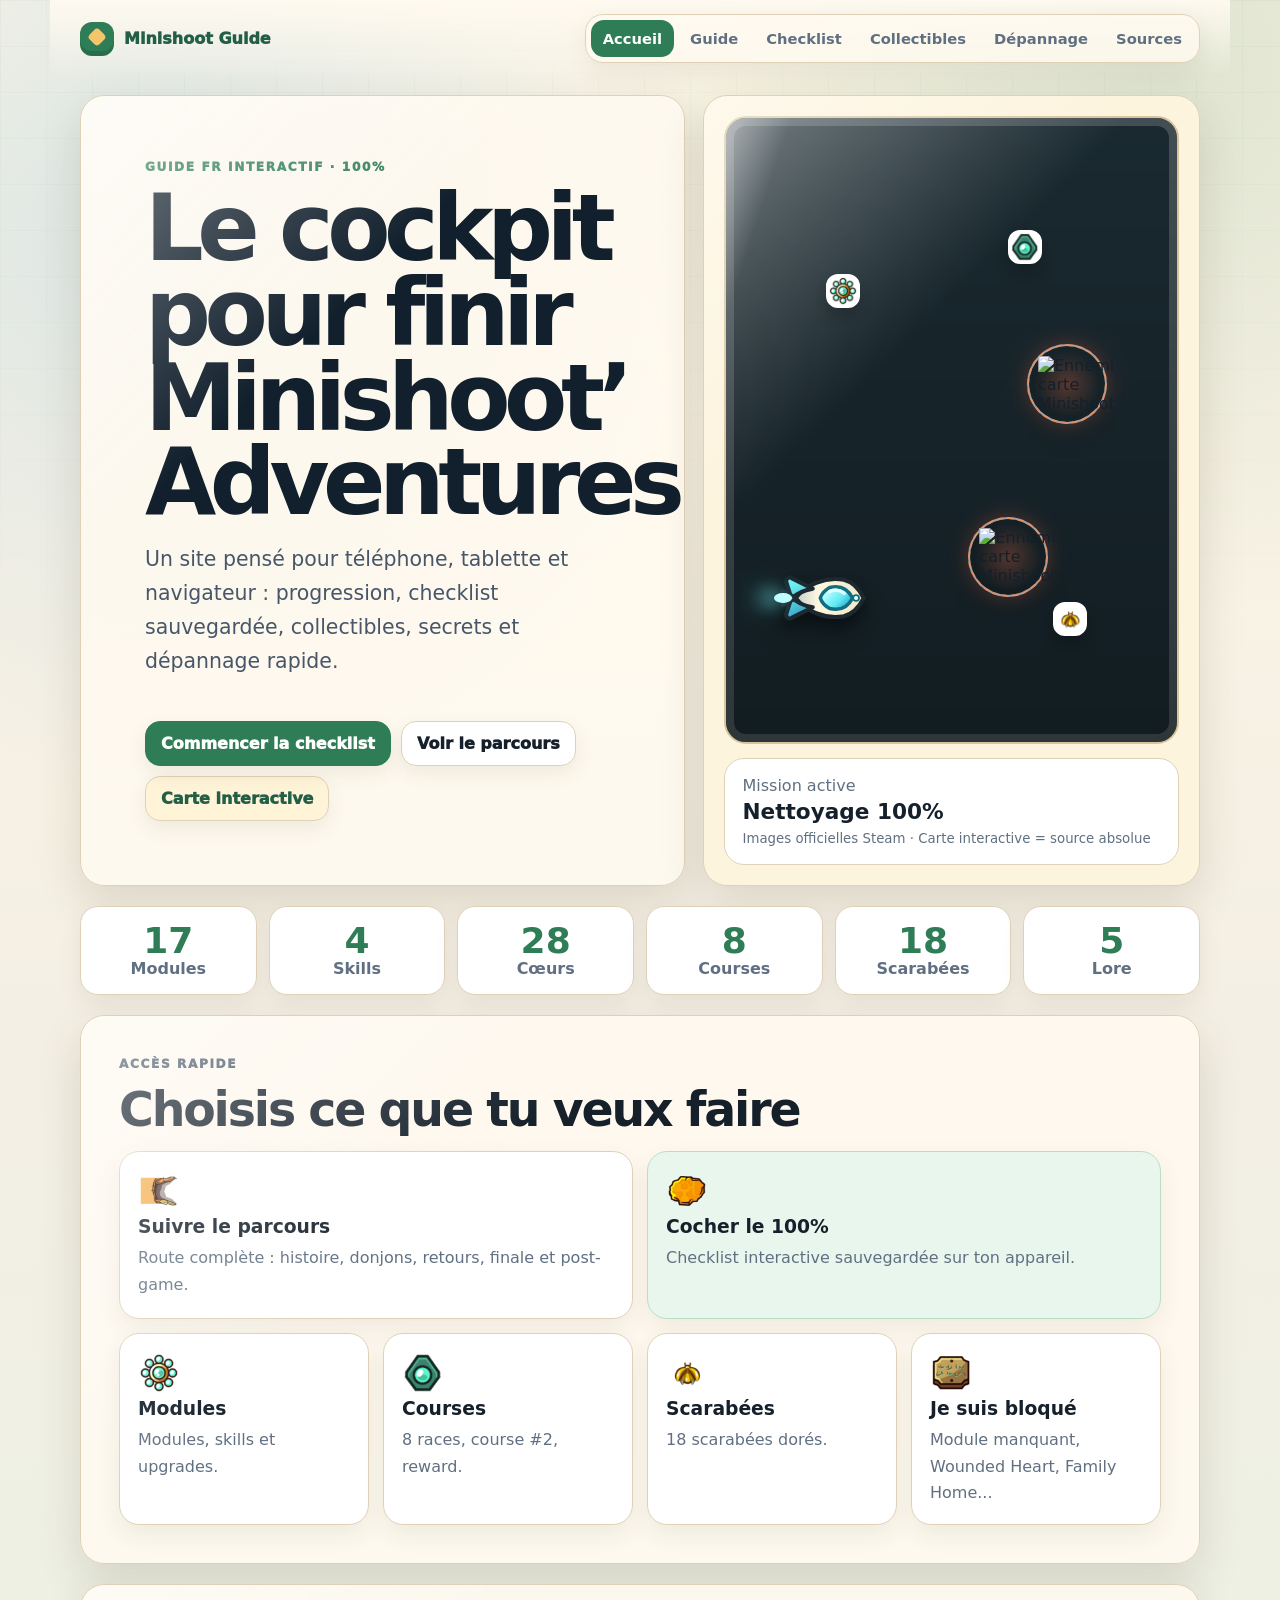
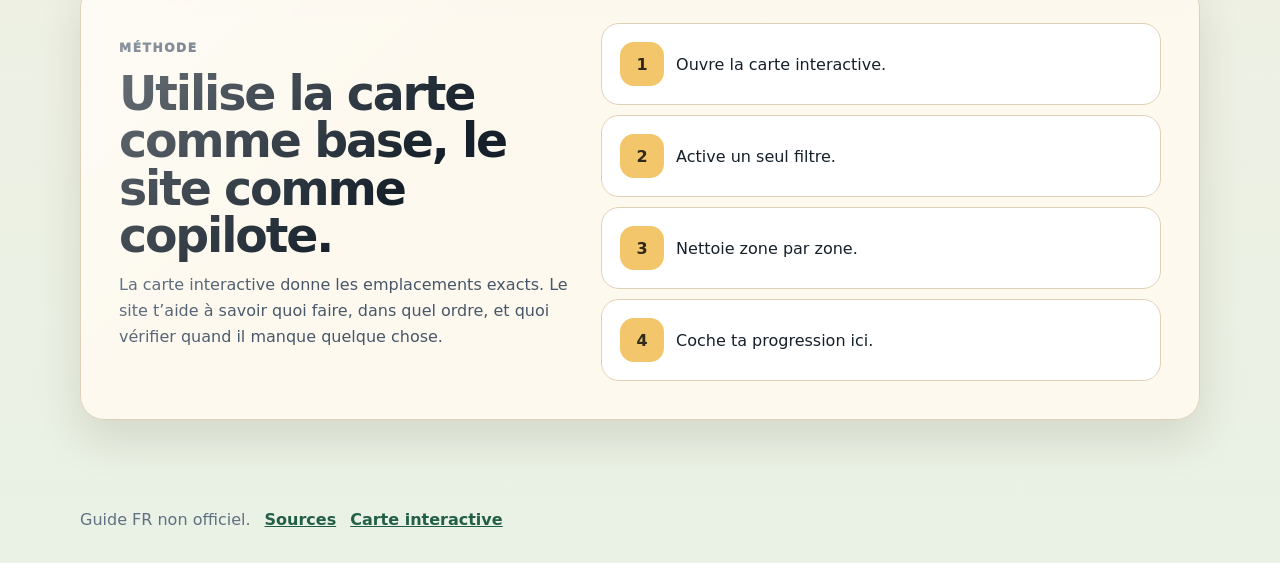
==== commit cb210a20: "site: utiliser les sprites ennemis de la carte" ====
--- a/index.html
+++ b/index.html
@@ -62,8 +62,8 @@
           <span class="bullet bullet-3"></span>
           <span class="impact impact-1"></span>
           <span class="impact impact-2"></span>
-          <span class="enemy enemy-1"><i></i></span>
-          <span class="enemy enemy-2"><i></i></span>
+          <span class="enemy-sprite enemy-1"><img src="https://raw.githubusercontent.com/minishoot-map/minishoot-map.github.io/main/src/data-raw/objects/sprites/4.png" alt="Ennemi carte Minishoot"><i></i></span>
+          <span class="enemy-sprite enemy-2"><img src="https://raw.githubusercontent.com/minishoot-map/minishoot-map.github.io/main/src/data-raw/objects/sprites/7.png" alt="Ennemi carte Minishoot"><i></i></span>
           <img class="map-picto picto-module" src="docs/assets/map-icons/module.png" alt="Module">
           <img class="map-picto picto-scarab" src="docs/assets/map-icons/golden-scarab.png" alt="Scarabée doré">
           <img class="map-picto picto-race" src="docs/assets/map-icons/race-spirit.png" alt="Race spirit">
--- a/assets/site.css
+++ b/assets/site.css
@@ -1 +1 @@
-:root{color-scheme:light;--bg:#f4efe4;--paper:#fffaf0;--paper2:#fff3d8;--ink:#15202b;--muted:#607082;--line:#dfd1b8;--forest:#2f7d57;--forest2:#235f46;--sky:#4a9fd8;--sand:#f3c66b;--coral:#ef7f62;--blue:#2d6ca3;--shadow:0 18px 45px rgba(63,47,24,.14);--r:24px;--rs:16px}*{box-sizing:border-box}html{scroll-behavior:smooth}body{margin:0;min-height:100vh;font-family:ui-sans-serif,system-ui,-apple-system,BlinkMacSystemFont,"Segoe UI",sans-serif;color:var(--ink);background:var(--bg);background-image:radial-gradient(circle at 12% 10%,rgba(74,159,216,.18),transparent 26%),radial-gradient(circle at 90% 2%,rgba(47,125,87,.16),transparent 24%),linear-gradient(180deg,#fff7e7 0,#f4efe4 48%,#e9f2e5 100%)}a{color:inherit}button,input{font:inherit}.page-glow{position:fixed;inset:0;pointer-events:none;background-image:linear-gradient(rgba(47,125,87,.08) 1px,transparent 1px),linear-gradient(90deg,rgba(47,125,87,.08) 1px,transparent 1px);background-size:46px 46px;mask-image:linear-gradient(#000,transparent 82%);opacity:.45}.site-header{position:sticky;top:0;z-index:50;display:flex;align-items:center;gap:16px;max-width:1180px;margin:0 auto;padding:14px clamp(16px,3vw,30px);backdrop-filter:blur(14px)}.site-header:before{content:"";position:fixed;inset:0 0 auto;height:78px;background:linear-gradient(180deg,rgba(255,250,240,.94),rgba(255,250,240,0));z-index:-1}.logo{display:flex;align-items:center;gap:10px;text-decoration:none;font-weight:950;color:var(--forest2)}.logo span{width:34px;height:34px;border-radius:12px;background:var(--forest);box-shadow:inset 0 -5px 0 rgba(0,0,0,.12);position:relative}.logo span:after{content:"";position:absolute;left:10px;top:8px;width:14px;height:14px;transform:rotate(45deg);border-radius:4px;background:var(--sand)}.site-nav{margin-left:auto;display:flex;gap:4px;padding:5px;border:1px solid var(--line);border-radius:18px;background:rgba(255,250,240,.78);box-shadow:0 8px 24px rgba(63,47,24,.08)}.site-nav a{text-decoration:none;color:var(--muted);font-weight:850;font-size:.92rem;padding:10px 12px;border-radius:13px}.site-nav a:hover,.site-nav a.active{color:white;background:var(--forest)}.menu-button{display:none;margin-left:auto;width:44px;height:44px;border:1px solid var(--line);border-radius:14px;background:var(--paper);color:var(--forest2)}main{max-width:1180px;margin:0 auto;padding:18px clamp(16px,3vw,30px) 70px}.hero-shell{display:grid;grid-template-columns:1fr .82fr;gap:18px;min-height:calc(100vh - 120px);align-items:stretch}.hero-content,.section,.page-hero{border:1px solid var(--line);background:rgba(255,250,240,.88);border-radius:var(--r);box-shadow:var(--shadow);position:relative;overflow:hidden}.hero-content{padding:clamp(28px,6vw,64px);display:flex;flex-direction:column;justify-content:center}.hero-content:after,.section:after,.page-hero:after{content:"";position:absolute;inset:0;border-radius:inherit;background:linear-gradient(135deg,rgba(255,255,255,.65),transparent 34%);pointer-events:none;opacity:.7}.tag{margin:0 0 12px;color:var(--forest);text-transform:uppercase;letter-spacing:.13em;font-weight:950;font-size:.76rem}h1,h2,h3,p{margin-top:0}h1{font-size:clamp(2.55rem,7.2vw,6.2rem);line-height:.92;letter-spacing:-.07em;margin-bottom:18px;color:#12202d}h2{font-size:clamp(1.65rem,3.7vw,3rem);line-height:1;letter-spacing:-.045em;margin-bottom:12px;color:#15202b}h3{margin-bottom:8px}.hero-text,.page-hero p,.section p{color:#475769;line-height:1.65}.hero-text{max-width:660px;font-size:clamp(1.05rem,2vw,1.28rem)}.hero-actions,.actions{display:flex;flex-wrap:wrap;gap:10px;margin-top:22px}.button,button{display:inline-flex;align-items:center;justify-content:center;border:1px solid var(--line);border-radius:15px;padding:12px 15px;background:white;color:var(--ink);text-decoration:none;font-weight:950;cursor:pointer;box-shadow:0 8px 20px rgba(63,47,24,.08);transition:.18s ease}.button:hover,button:hover{transform:translateY(-2px);border-color:var(--forest);box-shadow:0 14px 28px rgba(47,125,87,.14)}.button.primary{position:relative;overflow:hidden;background:var(--forest);color:white;border-color:var(--forest)}.button.primary:after{content:"";position:absolute;inset:-40% auto -40% -55%;width:45%;background:linear-gradient(90deg,transparent,rgba(255,255,255,.65),transparent);transform:skewX(-18deg);animation:buttonShine 3.2s ease-in-out infinite}.button.ghost{background:var(--paper2);color:var(--forest2)}button.danger{background:#fff1eb;color:#963d2f;border-color:#f2b09e}.game-showcase{padding:20px;display:grid;grid-template-rows:1fr auto;gap:14px;background:#fdf4dd;border:1px solid var(--line);border-radius:var(--r);box-shadow:var(--shadow);position:relative;overflow:hidden}.game-showcase:after{content:"";position:absolute;inset:0;border-radius:inherit;background:linear-gradient(135deg,rgba(255,255,255,.45),transparent 35%);pointer-events:none}.screenshot-stack{position:relative;min-height:390px;border:2px solid #d7c49f;border-radius:22px;overflow:hidden;background:#1b2b32;box-shadow:inset 0 0 0 8px rgba(255,250,240,.18)}.shot{position:absolute;inset:0;width:100%;height:100%;object-fit:cover;opacity:0;transform:scale(1.08);animation:imageCycle 12s infinite ease-in-out}.shot-a{animation-delay:0s}.shot-b{animation-delay:4s}.shot-c{animation-delay:8s}.screenshot-stack:before{content:"";position:absolute;inset:0;z-index:3;background:linear-gradient(180deg,rgba(0,0,0,.02),rgba(0,0,0,.32));pointer-events:none}.screenshot-stack:after{content:"";position:absolute;left:-40%;top:0;z-index:5;width:32%;height:100%;background:linear-gradient(90deg,transparent,rgba(255,255,255,.45),transparent);transform:skewX(-18deg);animation:screenShine 3.4s ease-in-out infinite}.player-ship{position:absolute;z-index:8;left:12%;top:72%;width:88px;height:62px;filter:drop-shadow(0 10px 14px rgba(0,0,0,.35));animation:shipTravel 6.5s ease-in-out infinite;transform-origin:center}.player-ship svg{width:100%;height:100%;display:block;filter:drop-shadow(0 8px 6px rgba(0,0,0,.25))}.player-ship i{position:absolute;left:-7px;top:26px;width:18px;height:10px;border-radius:50%;background:#bfffff;box-shadow:-10px 0 18px #6ef0f3,-20px 0 24px rgba(110,240,243,.65);animation:enginePulse .22s linear infinite}.bullet{position:absolute;z-index:7;width:28px;height:7px;border-radius:999px;background:#8ff5ff;box-shadow:0 0 12px #8ff5ff,0 0 20px rgba(143,245,255,.5);opacity:0}.bullet-1{animation:bulletOne 1.1s linear infinite}.bullet-2{animation:bulletTwo 1.1s linear infinite .18s}.bullet-3{animation:bulletThree 1.1s linear infinite .36s}.impact{position:absolute;z-index:7;width:30px;height:30px;border-radius:50%;opacity:0;background:radial-gradient(circle,#fff 0 12%,#8ff5ff 13% 35%,transparent 38%);filter:drop-shadow(0 0 10px #8ff5ff)}.impact-1{left:75%;top:43%;animation:impactPop 1.1s linear infinite .72s}.impact-2{left:69%;top:57%;animation:impactPop 1.1s linear infinite .94s}.enemy{position:absolute;z-index:6;width:46px;height:46px;border-radius:50%;background:radial-gradient(circle at 35% 35%,#7c5ad8,#251743 68%);border:3px solid #161024;box-shadow:0 10px 18px rgba(0,0,0,.28);animation:enemyWobble 2.2s ease-in-out infinite}.enemy:after{content:"";position:absolute;left:15px;top:15px;width:10px;height:10px;border-radius:50%;background:#ff8b4e;box-shadow:0 0 10px #ff8b4e}.enemy i{position:absolute;inset:-6px;border-radius:50%;border:2px dashed rgba(255,139,78,.45);animation:spin 4s linear infinite}.enemy-1{right:18%;top:38%}.enemy-2{right:31%;bottom:25%;animation-delay:.6s}.map-picto{position:absolute;z-index:9;width:34px;height:34px;object-fit:contain;background:white;border:2px solid #fff;border-radius:12px;box-shadow:0 10px 18px rgba(0,0,0,.22);animation:pictoFloat 2.4s ease-in-out infinite}.picto-module{left:22%;top:25%}.picto-scarab{right:20%;bottom:17%;animation-delay:.4s}.picto-race{right:30%;top:18%;animation-delay:.8s}.mission-card{position:relative;z-index:1;border:1px solid var(--line);border-radius:20px;padding:17px;background:white}.mission-card span,.mission-card small{color:var(--muted)}.mission-card strong{display:block;font-size:1.35rem;margin:4px 0}.metric-strip{display:grid;grid-template-columns:repeat(6,1fr);gap:12px;margin:20px 0}.metric-strip article{background:white;border:1px solid var(--line);border-radius:18px;padding:16px;text-align:center;box-shadow:0 10px 24px rgba(63,47,24,.08)}.metric-strip strong{display:block;font-size:2.25rem;color:var(--forest);line-height:1}.metric-strip span{color:var(--muted);font-weight:850}.section,.page-hero{padding:clamp(22px,4vw,38px);margin:20px 0}.section-title{margin-bottom:18px}.tile-grid{display:grid;grid-template-columns:repeat(4,1fr);gap:14px}.tile{min-height:168px;background:white;border:1px solid var(--line);border-radius:20px;padding:18px;text-decoration:none;box-shadow:0 10px 24px rgba(63,47,24,.07);transition:.18s ease}.tile:hover{transform:translateY(-6px) rotate(-.4deg);border-color:var(--forest)}.tile:hover .icon{animation:iconBounce .55s ease both}.tile.large{grid-column:span 2}.tile.accent{background:#e9f6ed;border-color:#b9dec5}.tile .icon,.collection-grid .icon{width:42px;height:42px;object-fit:contain;image-rendering:auto}.tile p{margin:0;color:var(--muted)}.split{display:grid;grid-template-columns:.9fr 1.1fr;gap:24px;align-items:center}.method-list,.link-stack{display:grid;gap:10px}.method-list article,.route-list article,.collection-grid article,.problem-grid article,.source-ranks article{background:white;border:1px solid var(--line);border-radius:18px;padding:18px}.method-list article{display:grid;grid-template-columns:44px 1fr;gap:12px;align-items:center}.method-list b,.route-list b,.source-ranks b{display:grid;place-items:center;width:44px;height:44px;border-radius:14px;background:var(--sand);color:#2f2a19}.route-list{display:grid;gap:14px}.route-list article{display:grid;grid-template-columns:56px 1fr;gap:16px}.route-list p{margin:0;color:var(--muted)}.progress-panel{background:white;border:1px solid var(--line);border-radius:20px;padding:18px;margin-bottom:16px}.progress-panel>div:first-child{display:flex;justify-content:space-between;align-items:end;gap:12px;margin-bottom:10px}.progress-panel strong{font-size:2rem;color:var(--forest)}.progress-panel span{color:var(--muted)}.progress{height:16px;border:1px solid var(--line);border-radius:999px;background:#f1e7d4;overflow:hidden;margin-bottom:14px}.progress span{display:block;height:100%;width:0;background:linear-gradient(90deg,var(--forest),var(--sky));transition:width .25s ease}.checklist-grid{display:grid;grid-template-columns:repeat(2,1fr);gap:14px}.check-group{background:white;border:1px solid var(--line);border-radius:20px;overflow:hidden}.check-group summary{display:flex;justify-content:space-between;gap:10px;padding:16px;cursor:pointer;font-weight:950}.check-group summary::-webkit-details-marker{display:none}.group-count{color:var(--muted)}.check-list{padding:0 10px 12px}.check-item{display:grid;grid-template-columns:28px 1fr;gap:10px;padding:10px;border-radius:14px}.check-item:hover{background:#f6f0e4}.check-item input{width:20px;height:20px;accent-color:var(--forest)}.check-item small{display:block;color:var(--muted);margin-top:3px}.check-item.done span{text-decoration:line-through;color:var(--muted)}.collection-grid,.problem-grid,.source-ranks{display:grid;grid-template-columns:repeat(2,1fr);gap:14px}.collection-grid article a,.problem-grid article a,.source-ranks article a,.link-stack a{color:var(--forest2);font-weight:950}.filter-list{display:flex;flex-wrap:wrap;gap:10px;margin:14px 0 20px}.filter-list b{border:1px solid var(--line);border-radius:999px;padding:10px 12px;background:white}.search-box{display:grid;gap:8px}.search-box label{color:var(--muted);font-weight:950}.search-box input{width:100%;border:1px solid var(--line);border-radius:16px;padding:15px;background:white;color:var(--ink);outline:none}.search-box input:focus{border-color:var(--forest)}.results{display:grid;gap:10px;margin-top:14px}.result{display:block;background:white;border:1px solid var(--line);border-radius:16px;padding:14px;text-decoration:none}.result span{display:block;color:var(--muted);margin-top:3px}.rank-one{grid-column:span 2;background:#e9f6ed!important}.site-footer{max-width:1180px;margin:0 auto;padding:0 clamp(16px,3vw,30px) 34px;display:flex;flex-wrap:wrap;gap:14px;color:var(--muted)}.site-footer a{color:var(--forest2);font-weight:850}.reveal{opacity:0;transform:translateY(18px) scale(.985);transition:opacity .55s ease,transform .55s cubic-bezier(.2,.8,.2,1)}.reveal.visible{opacity:1;transform:none}.stagger>*{opacity:0;transform:translateY(16px);animation:staggerIn .62s cubic-bezier(.2,.8,.2,1) forwards}.stagger>*:nth-child(1){animation-delay:.05s}.stagger>*:nth-child(2){animation-delay:.12s}.stagger>*:nth-child(3){animation-delay:.19s}.stagger>*:nth-child(4){animation-delay:.26s}.stagger>*:nth-child(5){animation-delay:.33s}.stagger>*:nth-child(6){animation-delay:.40s}.stagger>*:nth-child(7){animation-delay:.47s}.stagger>*:nth-child(8){animation-delay:.54s}@keyframes imageCycle{0%,8%{opacity:0;transform:scale(1.08)}12%,30%{opacity:1;transform:scale(1)}38%,100%{opacity:0;transform:scale(1.03)}}@keyframes screenShine{0%,45%{left:-45%}100%{left:120%}}@keyframes shipTravel{0%,100%{left:10%;top:72%;transform:rotate(6deg) scale(1)}28%{left:42%;top:43%;transform:rotate(-10deg) scale(1.03)}62%{left:72%;top:55%;transform:rotate(8deg) scale(1)}}@keyframes bulletOne{0%{left:22%;top:68%;opacity:0}12%{opacity:1}70%{left:76%;top:44%;opacity:1}100%{left:84%;top:40%;opacity:0}}@keyframes bulletTwo{0%{left:23%;top:72%;opacity:0}12%{opacity:1}70%{left:70%;top:58%;opacity:1}100%{left:80%;top:63%;opacity:0}}@keyframes bulletThree{0%{left:20%;top:65%;opacity:0}12%{opacity:1}70%{left:66%;top:35%;opacity:1}100%{left:76%;top:31%;opacity:0}}@keyframes impactPop{0%,62%{opacity:0;transform:scale(.2)}72%{opacity:1;transform:scale(1.15)}100%{opacity:0;transform:scale(1.8)}}@keyframes enemyWobble{0%,100%{transform:translateY(0) rotate(0)}50%{transform:translateY(-8px) rotate(6deg)}}@keyframes spin{to{transform:rotate(360deg)}}@keyframes enginePulse{50%{transform:scaleX(1.5);opacity:.65}}@keyframes pictoFloat{0%,100%{transform:translateY(0) scale(1)}50%{transform:translateY(-8px) scale(1.08)}}@keyframes iconBounce{0%{transform:translateY(0) scale(1)}45%{transform:translateY(-8px) scale(1.08)}100%{transform:translateY(0) scale(1)}}@keyframes buttonShine{0%,55%{left:-55%}100%{left:120%}}@keyframes staggerIn{to{opacity:1;transform:none}}@media(max-width:980px){.hero-shell{grid-template-columns:1fr;min-height:auto}.metric-strip{grid-template-columns:repeat(3,1fr)}.tile-grid{grid-template-columns:repeat(2,1fr)}.split,.collection-grid,.problem-grid,.source-ranks{grid-template-columns:1fr}.rank-one{grid-column:auto}.checklist-grid{grid-template-columns:1fr}}@media(max-width:720px){.menu-button{display:block}.site-nav{display:none;position:absolute;top:66px;left:16px;right:16px;flex-direction:column;align-items:stretch;background:var(--paper);border-radius:20px}.site-nav.open{display:flex}.site-nav a{text-align:center}.hero-content,.game-showcase,.section,.page-hero{border-radius:20px}.screenshot-stack{min-height:260px}.player-ship{width:42px;height:30px}.enemy{width:34px;height:34px}.map-picto{width:28px;height:28px}.metric-strip{grid-template-columns:repeat(2,1fr)}.tile-grid{grid-template-columns:1fr}.tile.large{grid-column:auto}.route-list article{grid-template-columns:1fr}h1{font-size:clamp(2.35rem,13vw,4.4rem)}}@media(prefers-reduced-motion:reduce){*,*:before,*:after{animation:none!important;transition:none!important;scroll-behavior:auto!important}.reveal,.stagger>*{opacity:1;transform:none}}
+:root{color-scheme:light;--bg:#f4efe4;--paper:#fffaf0;--paper2:#fff3d8;--ink:#15202b;--muted:#607082;--line:#dfd1b8;--forest:#2f7d57;--forest2:#235f46;--sky:#4a9fd8;--sand:#f3c66b;--coral:#ef7f62;--blue:#2d6ca3;--shadow:0 18px 45px rgba(63,47,24,.14);--r:24px;--rs:16px}*{box-sizing:border-box}html{scroll-behavior:smooth}body{margin:0;min-height:100vh;font-family:ui-sans-serif,system-ui,-apple-system,BlinkMacSystemFont,"Segoe UI",sans-serif;color:var(--ink);background:var(--bg);background-image:radial-gradient(circle at 12% 10%,rgba(74,159,216,.18),transparent 26%),radial-gradient(circle at 90% 2%,rgba(47,125,87,.16),transparent 24%),linear-gradient(180deg,#fff7e7 0,#f4efe4 48%,#e9f2e5 100%)}a{color:inherit}button,input{font:inherit}.page-glow{position:fixed;inset:0;pointer-events:none;background-image:linear-gradient(rgba(47,125,87,.08) 1px,transparent 1px),linear-gradient(90deg,rgba(47,125,87,.08) 1px,transparent 1px);background-size:46px 46px;mask-image:linear-gradient(#000,transparent 82%);opacity:.45}.site-header{position:sticky;top:0;z-index:50;display:flex;align-items:center;gap:16px;max-width:1180px;margin:0 auto;padding:14px clamp(16px,3vw,30px);backdrop-filter:blur(14px)}.site-header:before{content:"";position:fixed;inset:0 0 auto;height:78px;background:linear-gradient(180deg,rgba(255,250,240,.94),rgba(255,250,240,0));z-index:-1}.logo{display:flex;align-items:center;gap:10px;text-decoration:none;font-weight:950;color:var(--forest2)}.logo span{width:34px;height:34px;border-radius:12px;background:var(--forest);box-shadow:inset 0 -5px 0 rgba(0,0,0,.12);position:relative}.logo span:after{content:"";position:absolute;left:10px;top:8px;width:14px;height:14px;transform:rotate(45deg);border-radius:4px;background:var(--sand)}.site-nav{margin-left:auto;display:flex;gap:4px;padding:5px;border:1px solid var(--line);border-radius:18px;background:rgba(255,250,240,.78);box-shadow:0 8px 24px rgba(63,47,24,.08)}.site-nav a{text-decoration:none;color:var(--muted);font-weight:850;font-size:.92rem;padding:10px 12px;border-radius:13px}.site-nav a:hover,.site-nav a.active{color:white;background:var(--forest)}.menu-button{display:none;margin-left:auto;width:44px;height:44px;border:1px solid var(--line);border-radius:14px;background:var(--paper);color:var(--forest2)}main{max-width:1180px;margin:0 auto;padding:18px clamp(16px,3vw,30px) 70px}.hero-shell{display:grid;grid-template-columns:1fr .82fr;gap:18px;min-height:calc(100vh - 120px);align-items:stretch}.hero-content,.section,.page-hero{border:1px solid var(--line);background:rgba(255,250,240,.88);border-radius:var(--r);box-shadow:var(--shadow);position:relative;overflow:hidden}.hero-content{padding:clamp(28px,6vw,64px);display:flex;flex-direction:column;justify-content:center}.hero-content:after,.section:after,.page-hero:after{content:"";position:absolute;inset:0;border-radius:inherit;background:linear-gradient(135deg,rgba(255,255,255,.65),transparent 34%);pointer-events:none;opacity:.7}.tag{margin:0 0 12px;color:var(--forest);text-transform:uppercase;letter-spacing:.13em;font-weight:950;font-size:.76rem}h1,h2,h3,p{margin-top:0}h1{font-size:clamp(2.55rem,7.2vw,6.2rem);line-height:.92;letter-spacing:-.07em;margin-bottom:18px;color:#12202d}h2{font-size:clamp(1.65rem,3.7vw,3rem);line-height:1;letter-spacing:-.045em;margin-bottom:12px;color:#15202b}h3{margin-bottom:8px}.hero-text,.page-hero p,.section p{color:#475769;line-height:1.65}.hero-text{max-width:660px;font-size:clamp(1.05rem,2vw,1.28rem)}.hero-actions,.actions{display:flex;flex-wrap:wrap;gap:10px;margin-top:22px}.button,button{display:inline-flex;align-items:center;justify-content:center;border:1px solid var(--line);border-radius:15px;padding:12px 15px;background:white;color:var(--ink);text-decoration:none;font-weight:950;cursor:pointer;box-shadow:0 8px 20px rgba(63,47,24,.08);transition:.18s ease}.button:hover,button:hover{transform:translateY(-2px);border-color:var(--forest);box-shadow:0 14px 28px rgba(47,125,87,.14)}.button.primary{position:relative;overflow:hidden;background:var(--forest);color:white;border-color:var(--forest)}.button.primary:after{content:"";position:absolute;inset:-40% auto -40% -55%;width:45%;background:linear-gradient(90deg,transparent,rgba(255,255,255,.65),transparent);transform:skewX(-18deg);animation:buttonShine 3.2s ease-in-out infinite}.button.ghost{background:var(--paper2);color:var(--forest2)}button.danger{background:#fff1eb;color:#963d2f;border-color:#f2b09e}.game-showcase{padding:20px;display:grid;grid-template-rows:1fr auto;gap:14px;background:#fdf4dd;border:1px solid var(--line);border-radius:var(--r);box-shadow:var(--shadow);position:relative;overflow:hidden}.game-showcase:after{content:"";position:absolute;inset:0;border-radius:inherit;background:linear-gradient(135deg,rgba(255,255,255,.45),transparent 35%);pointer-events:none}.screenshot-stack{position:relative;min-height:390px;border:2px solid #d7c49f;border-radius:22px;overflow:hidden;background:#1b2b32;box-shadow:inset 0 0 0 8px rgba(255,250,240,.18)}.shot{position:absolute;inset:0;width:100%;height:100%;object-fit:cover;opacity:0;transform:scale(1.08);animation:imageCycle 12s infinite ease-in-out}.shot-a{animation-delay:0s}.shot-b{animation-delay:4s}.shot-c{animation-delay:8s}.screenshot-stack:before{content:"";position:absolute;inset:0;z-index:3;background:linear-gradient(180deg,rgba(0,0,0,.02),rgba(0,0,0,.32));pointer-events:none}.screenshot-stack:after{content:"";position:absolute;left:-40%;top:0;z-index:5;width:32%;height:100%;background:linear-gradient(90deg,transparent,rgba(255,255,255,.45),transparent);transform:skewX(-18deg);animation:screenShine 3.4s ease-in-out infinite}.player-ship{position:absolute;z-index:8;left:12%;top:72%;width:88px;height:62px;filter:drop-shadow(0 10px 14px rgba(0,0,0,.35));animation:shipTravel 6.5s ease-in-out infinite;transform-origin:center}.player-ship svg{width:100%;height:100%;display:block;filter:drop-shadow(0 8px 6px rgba(0,0,0,.25))}.player-ship i{position:absolute;left:-7px;top:26px;width:18px;height:10px;border-radius:50%;background:#bfffff;box-shadow:-10px 0 18px #6ef0f3,-20px 0 24px rgba(110,240,243,.65);animation:enginePulse .22s linear infinite}.bullet{position:absolute;z-index:7;width:28px;height:7px;border-radius:999px;background:#8ff5ff;box-shadow:0 0 12px #8ff5ff,0 0 20px rgba(143,245,255,.5);opacity:0}.bullet-1{animation:bulletOne 1.1s linear infinite}.bullet-2{animation:bulletTwo 1.1s linear infinite .18s}.bullet-3{animation:bulletThree 1.1s linear infinite .36s}.impact{position:absolute;z-index:7;width:30px;height:30px;border-radius:50%;opacity:0;background:radial-gradient(circle,#fff 0 12%,#8ff5ff 13% 35%,transparent 38%);filter:drop-shadow(0 0 10px #8ff5ff)}.impact-1{left:75%;top:43%;animation:impactPop 1.1s linear infinite .72s}.impact-2{left:69%;top:57%;animation:impactPop 1.1s linear infinite .94s}.enemy-sprite{position:absolute;z-index:7;width:58px;height:58px;display:grid;place-items:center;filter:drop-shadow(0 12px 12px rgba(0,0,0,.35));animation:enemyWobble 2.2s ease-in-out infinite}.enemy-sprite:before{content:"";position:absolute;inset:-9px;border-radius:50%;background:radial-gradient(circle,rgba(255,116,77,.28),transparent 62%);box-shadow:0 0 0 2px rgba(255,255,255,.55),0 0 22px rgba(255,99,69,.35);animation:targetPulse 1.25s ease-in-out infinite}.enemy-sprite img{position:relative;z-index:1;max-width:100%;max-height:100%;object-fit:contain;image-rendering:auto}.enemy-sprite i{position:absolute;inset:-11px;border-radius:50%;border:2px dashed rgba(255,139,78,.65);animation:spin 4s linear infinite}.enemy-1{right:18%;top:38%}.enemy-2{right:31%;bottom:25%;animation-delay:.6s}.map-picto{position:absolute;z-index:9;width:34px;height:34px;object-fit:contain;background:white;border:2px solid #fff;border-radius:12px;box-shadow:0 10px 18px rgba(0,0,0,.22);animation:pictoFloat 2.4s ease-in-out infinite}.picto-module{left:22%;top:25%}.picto-scarab{right:20%;bottom:17%;animation-delay:.4s}.picto-race{right:30%;top:18%;animation-delay:.8s}.mission-card{position:relative;z-index:1;border:1px solid var(--line);border-radius:20px;padding:17px;background:white}.mission-card span,.mission-card small{color:var(--muted)}.mission-card strong{display:block;font-size:1.35rem;margin:4px 0}.metric-strip{display:grid;grid-template-columns:repeat(6,1fr);gap:12px;margin:20px 0}.metric-strip article{background:white;border:1px solid var(--line);border-radius:18px;padding:16px;text-align:center;box-shadow:0 10px 24px rgba(63,47,24,.08)}.metric-strip strong{display:block;font-size:2.25rem;color:var(--forest);line-height:1}.metric-strip span{color:var(--muted);font-weight:850}.section,.page-hero{padding:clamp(22px,4vw,38px);margin:20px 0}.section-title{margin-bottom:18px}.tile-grid{display:grid;grid-template-columns:repeat(4,1fr);gap:14px}.tile{min-height:168px;background:white;border:1px solid var(--line);border-radius:20px;padding:18px;text-decoration:none;box-shadow:0 10px 24px rgba(63,47,24,.07);transition:.18s ease}.tile:hover{transform:translateY(-6px) rotate(-.4deg);border-color:var(--forest)}.tile:hover .icon{animation:iconBounce .55s ease both}.tile.large{grid-column:span 2}.tile.accent{background:#e9f6ed;border-color:#b9dec5}.tile .icon,.collection-grid .icon{width:42px;height:42px;object-fit:contain;image-rendering:auto}.tile p{margin:0;color:var(--muted)}.split{display:grid;grid-template-columns:.9fr 1.1fr;gap:24px;align-items:center}.method-list,.link-stack{display:grid;gap:10px}.method-list article,.route-list article,.collection-grid article,.problem-grid article,.source-ranks article{background:white;border:1px solid var(--line);border-radius:18px;padding:18px}.method-list article{display:grid;grid-template-columns:44px 1fr;gap:12px;align-items:center}.method-list b,.route-list b,.source-ranks b{display:grid;place-items:center;width:44px;height:44px;border-radius:14px;background:var(--sand);color:#2f2a19}.route-list{display:grid;gap:14px}.route-list article{display:grid;grid-template-columns:56px 1fr;gap:16px}.route-list p{margin:0;color:var(--muted)}.progress-panel{background:white;border:1px solid var(--line);border-radius:20px;padding:18px;margin-bottom:16px}.progress-panel>div:first-child{display:flex;justify-content:space-between;align-items:end;gap:12px;margin-bottom:10px}.progress-panel strong{font-size:2rem;color:var(--forest)}.progress-panel span{color:var(--muted)}.progress{height:16px;border:1px solid var(--line);border-radius:999px;background:#f1e7d4;overflow:hidden;margin-bottom:14px}.progress span{display:block;height:100%;width:0;background:linear-gradient(90deg,var(--forest),var(--sky));transition:width .25s ease}.checklist-grid{display:grid;grid-template-columns:repeat(2,1fr);gap:14px}.check-group{background:white;border:1px solid var(--line);border-radius:20px;overflow:hidden}.check-group summary{display:flex;justify-content:space-between;gap:10px;padding:16px;cursor:pointer;font-weight:950}.check-group summary::-webkit-details-marker{display:none}.group-count{color:var(--muted)}.check-list{padding:0 10px 12px}.check-item{display:grid;grid-template-columns:28px 1fr;gap:10px;padding:10px;border-radius:14px}.check-item:hover{background:#f6f0e4}.check-item input{width:20px;height:20px;accent-color:var(--forest)}.check-item small{display:block;color:var(--muted);margin-top:3px}.check-item.done span{text-decoration:line-through;color:var(--muted)}.collection-grid,.problem-grid,.source-ranks{display:grid;grid-template-columns:repeat(2,1fr);gap:14px}.collection-grid article a,.problem-grid article a,.source-ranks article a,.link-stack a{color:var(--forest2);font-weight:950}.filter-list{display:flex;flex-wrap:wrap;gap:10px;margin:14px 0 20px}.filter-list b{border:1px solid var(--line);border-radius:999px;padding:10px 12px;background:white}.search-box{display:grid;gap:8px}.search-box label{color:var(--muted);font-weight:950}.search-box input{width:100%;border:1px solid var(--line);border-radius:16px;padding:15px;background:white;color:var(--ink);outline:none}.search-box input:focus{border-color:var(--forest)}.results{display:grid;gap:10px;margin-top:14px}.result{display:block;background:white;border:1px solid var(--line);border-radius:16px;padding:14px;text-decoration:none}.result span{display:block;color:var(--muted);margin-top:3px}.rank-one{grid-column:span 2;background:#e9f6ed!important}.site-footer{max-width:1180px;margin:0 auto;padding:0 clamp(16px,3vw,30px) 34px;display:flex;flex-wrap:wrap;gap:14px;color:var(--muted)}.site-footer a{color:var(--forest2);font-weight:850}.reveal{opacity:0;transform:translateY(18px) scale(.985);transition:opacity .55s ease,transform .55s cubic-bezier(.2,.8,.2,1)}.reveal.visible{opacity:1;transform:none}.stagger>*{opacity:0;transform:translateY(16px);animation:staggerIn .62s cubic-bezier(.2,.8,.2,1) forwards}.stagger>*:nth-child(1){animation-delay:.05s}.stagger>*:nth-child(2){animation-delay:.12s}.stagger>*:nth-child(3){animation-delay:.19s}.stagger>*:nth-child(4){animation-delay:.26s}.stagger>*:nth-child(5){animation-delay:.33s}.stagger>*:nth-child(6){animation-delay:.40s}.stagger>*:nth-child(7){animation-delay:.47s}.stagger>*:nth-child(8){animation-delay:.54s}@keyframes imageCycle{0%,8%{opacity:0;transform:scale(1.08)}12%,30%{opacity:1;transform:scale(1)}38%,100%{opacity:0;transform:scale(1.03)}}@keyframes screenShine{0%,45%{left:-45%}100%{left:120%}}@keyframes shipTravel{0%,100%{left:10%;top:72%;transform:rotate(6deg) scale(1)}28%{left:42%;top:43%;transform:rotate(-10deg) scale(1.03)}62%{left:72%;top:55%;transform:rotate(8deg) scale(1)}}@keyframes bulletOne{0%{left:22%;top:68%;opacity:0}12%{opacity:1}70%{left:76%;top:44%;opacity:1}100%{left:84%;top:40%;opacity:0}}@keyframes bulletTwo{0%{left:23%;top:72%;opacity:0}12%{opacity:1}70%{left:70%;top:58%;opacity:1}100%{left:80%;top:63%;opacity:0}}@keyframes bulletThree{0%{left:20%;top:65%;opacity:0}12%{opacity:1}70%{left:66%;top:35%;opacity:1}100%{left:76%;top:31%;opacity:0}}@keyframes impactPop{0%,62%{opacity:0;transform:scale(.2)}72%{opacity:1;transform:scale(1.15)}100%{opacity:0;transform:scale(1.8)}}@keyframes enemyWobble{0%,100%{transform:translateY(0) rotate(0) scale(1)}50%{transform:translateY(-8px) rotate(6deg) scale(1.08)}}@keyframes targetPulse{0%,100%{transform:scale(.92);opacity:.8}50%{transform:scale(1.18);opacity:.35}}@keyframes spin{to{transform:rotate(360deg)}}@keyframes enginePulse{50%{transform:scaleX(1.5);opacity:.65}}@keyframes pictoFloat{0%,100%{transform:translateY(0) scale(1)}50%{transform:translateY(-8px) scale(1.08)}}@keyframes iconBounce{0%{transform:translateY(0) scale(1)}45%{transform:translateY(-8px) scale(1.08)}100%{transform:translateY(0) scale(1)}}@keyframes buttonShine{0%,55%{left:-55%}100%{left:120%}}@keyframes staggerIn{to{opacity:1;transform:none}}@media(max-width:980px){.hero-shell{grid-template-columns:1fr;min-height:auto}.metric-strip{grid-template-columns:repeat(3,1fr)}.tile-grid{grid-template-columns:repeat(2,1fr)}.split,.collection-grid,.problem-grid,.source-ranks{grid-template-columns:1fr}.rank-one{grid-column:auto}.checklist-grid{grid-template-columns:1fr}}@media(max-width:720px){.menu-button{display:block}.site-nav{display:none;position:absolute;top:66px;left:16px;right:16px;flex-direction:column;align-items:stretch;background:var(--paper);border-radius:20px}.site-nav.open{display:flex}.site-nav a{text-align:center}.hero-content,.game-showcase,.section,.page-hero{border-radius:20px}.screenshot-stack{min-height:260px}.player-ship{width:42px;height:30px}.enemy{width:34px;height:34px}.map-picto{width:28px;height:28px}.metric-strip{grid-template-columns:repeat(2,1fr)}.tile-grid{grid-template-columns:1fr}.tile.large{grid-column:auto}.route-list article{grid-template-columns:1fr}h1{font-size:clamp(2.35rem,13vw,4.4rem)}}@media(prefers-reduced-motion:reduce){*,*:before,*:after{animation:none!important;transition:none!important;scroll-behavior:auto!important}.reveal,.stagger>*{opacity:1;transform:none}}
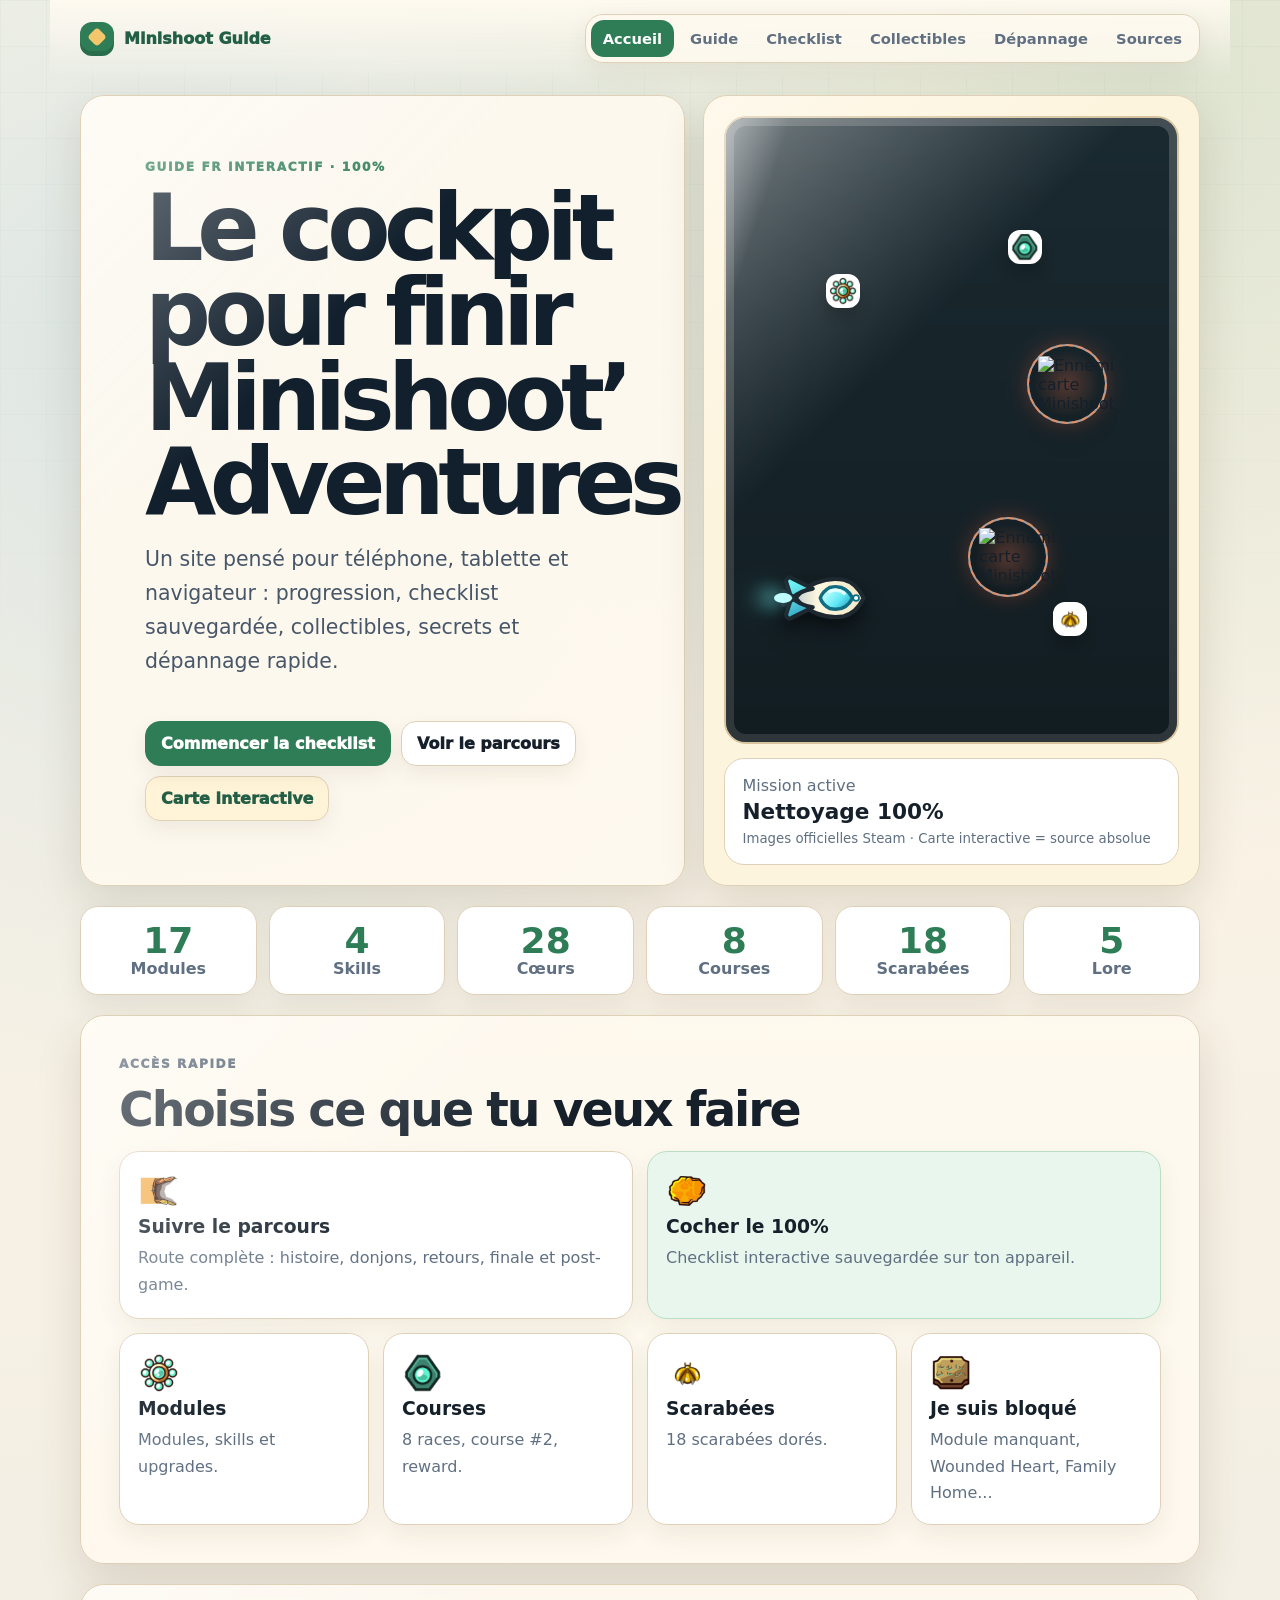
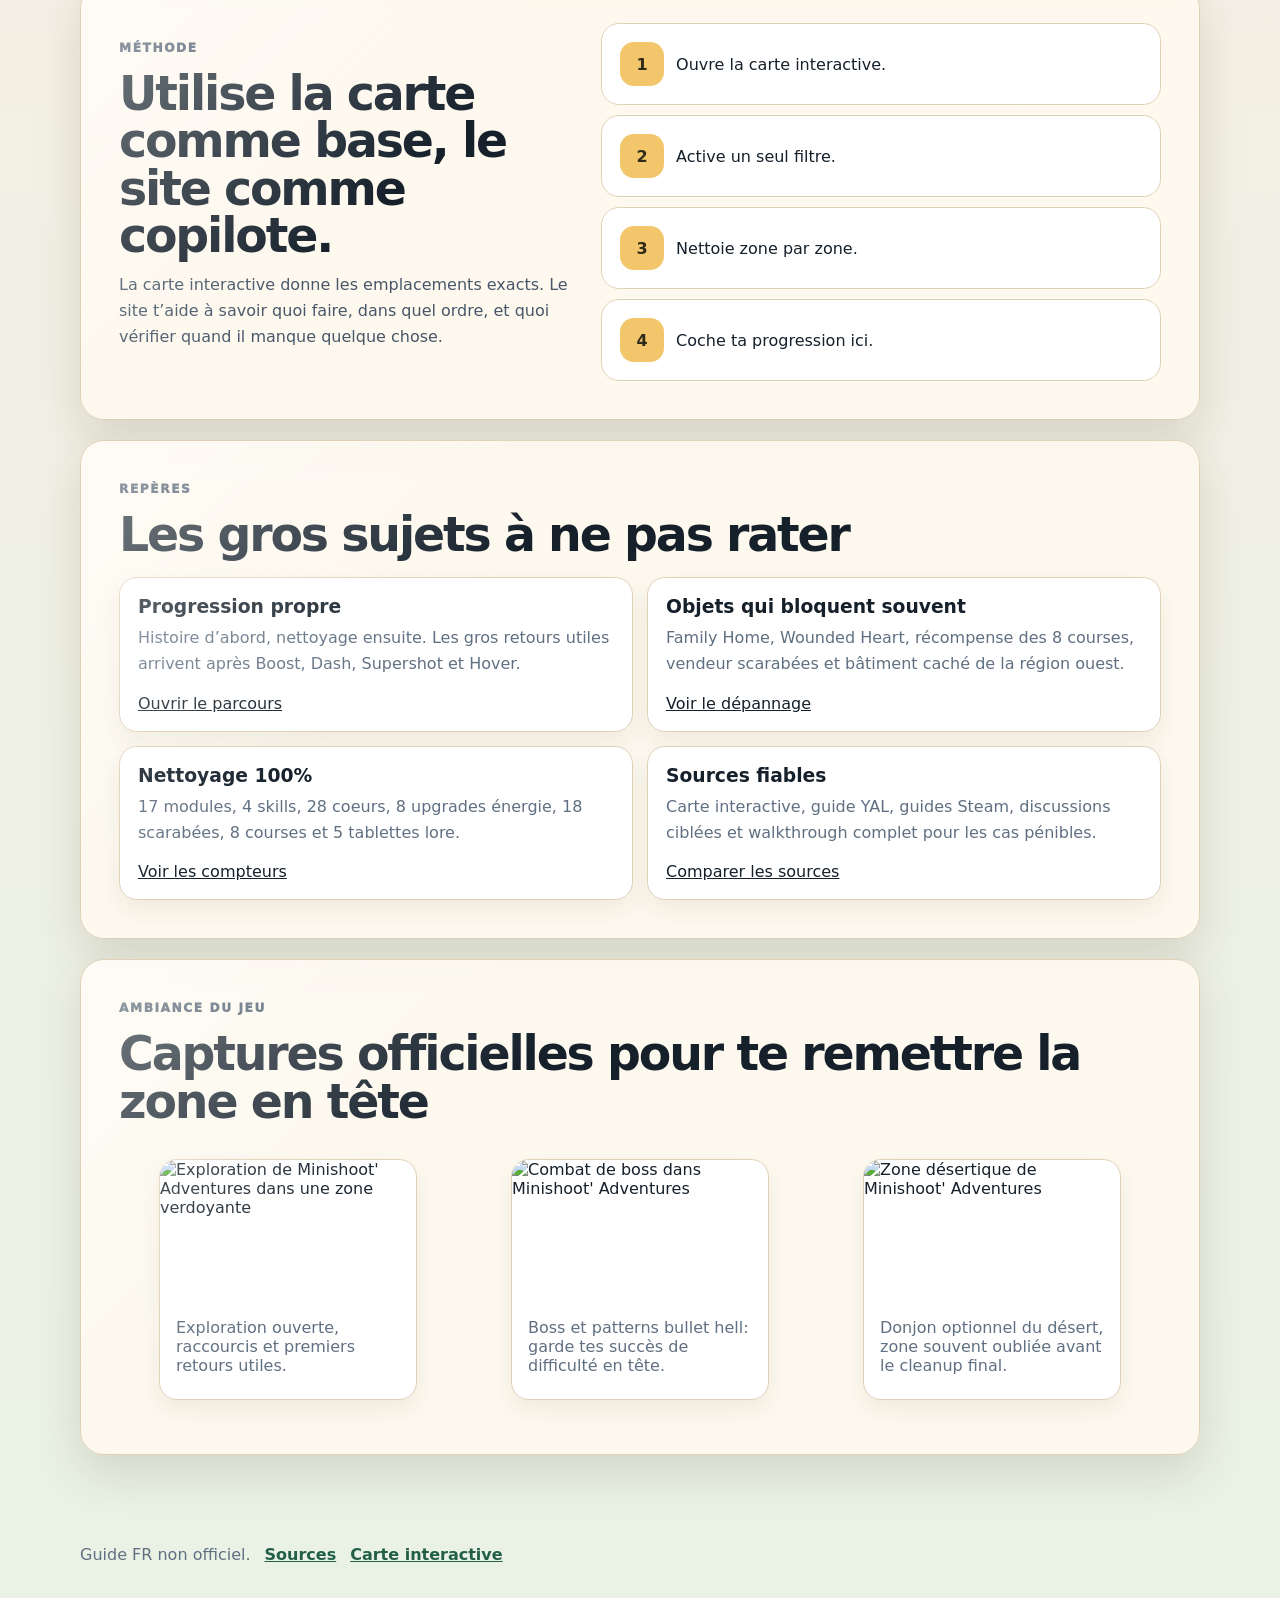
==== commit f69e8957: "Expand guide website content" ====
--- a/index.html
+++ b/index.html
@@ -7,6 +7,7 @@
   <meta name="description" content="Guide FR interactif pour terminer Minishoot' Adventures à 100%.">
   <title>Minishoot' Adventures — Guide FR 100%</title>
   <link rel="stylesheet" href="assets/site.css">
+  <link rel="stylesheet" href="assets/site-extra.css">
 </head>
 <body>
   <div class="page-glow" aria-hidden="true"></div>
@@ -113,6 +114,56 @@
         <article><b>4</b><span>Coche ta progression ici.</span></article>
       </div>
     </section>
+
+    <section class="section reveal">
+      <div class="section-title">
+        <p class="tag">Repères</p>
+        <h2>Les gros sujets à ne pas rater</h2>
+      </div>
+      <div class="info-grid stagger">
+        <article class="info-card">
+          <h3>Progression propre</h3>
+          <p>Histoire d’abord, nettoyage ensuite. Les gros retours utiles arrivent après Boost, Dash, Supershot et Hover.</p>
+          <a href="guide.html">Ouvrir le parcours</a>
+        </article>
+        <article class="info-card">
+          <h3>Objets qui bloquent souvent</h3>
+          <p>Family Home, Wounded Heart, récompense des 8 courses, vendeur scarabées et bâtiment caché de la région ouest.</p>
+          <a href="depannage.html">Voir le dépannage</a>
+        </article>
+        <article class="info-card">
+          <h3>Nettoyage 100%</h3>
+          <p>17 modules, 4 skills, 28 coeurs, 8 upgrades énergie, 18 scarabées, 8 courses et 5 tablettes lore.</p>
+          <a href="collectibles.html">Voir les compteurs</a>
+        </article>
+        <article class="info-card">
+          <h3>Sources fiables</h3>
+          <p>Carte interactive, guide YAL, guides Steam, discussions ciblées et walkthrough complet pour les cas pénibles.</p>
+          <a href="sources.html">Comparer les sources</a>
+        </article>
+      </div>
+    </section>
+
+    <section class="section reveal">
+      <div class="section-title">
+        <p class="tag">Ambiance du jeu</p>
+        <h2>Captures officielles pour te remettre la zone en tête</h2>
+      </div>
+      <div class="screenshot-gallery stagger">
+        <figure class="screenshot-card">
+          <img src="https://shared.akamai.steamstatic.com/store_item_assets/steam/apps/1634860/ss_a27d15bad37bafc01b1ac80381b46b14cc1a34fc.600x338.jpg?t=1778570664" alt="Exploration de Minishoot' Adventures dans une zone verdoyante">
+          <figcaption>Exploration ouverte, raccourcis et premiers retours utiles.</figcaption>
+        </figure>
+        <figure class="screenshot-card">
+          <img src="https://shared.akamai.steamstatic.com/store_item_assets/steam/apps/1634860/ss_36e73da31ffb07af94e668c53136197c4b539391.600x338.jpg?t=1778570664" alt="Combat de boss dans Minishoot' Adventures">
+          <figcaption>Boss et patterns bullet hell: garde tes succès de difficulté en tête.</figcaption>
+        </figure>
+        <figure class="screenshot-card">
+          <img src="https://shared.akamai.steamstatic.com/store_item_assets/steam/apps/1634860/ss_bce49124c4866e899d9f2af4cf3c3409a1f9fbd0.600x338.jpg?t=1778570664" alt="Zone désertique de Minishoot' Adventures">
+          <figcaption>Donjon optionnel du désert, zone souvent oubliée avant le cleanup final.</figcaption>
+        </figure>
+      </div>
+    </section>
   </main>
 
   <footer class="site-footer">
--- a/assets/site-extra.css
+++ b/assets/site-extra.css
@@ -0,0 +1,22 @@
+.info-grid,.bullet-panels,.screenshot-gallery{display:grid;grid-template-columns:repeat(2,1fr);gap:14px}
+.screenshot-gallery{grid-template-columns:repeat(3,1fr)}
+.info-card,.bullet-card,.screenshot-card,.detail-card,.data-list article,.race-list article{background:white;border:1px solid var(--line);border-radius:18px;box-shadow:0 10px 24px rgba(63,47,24,.07);padding:18px}
+.info-card h3,.bullet-card h3,.screenshot-card figcaption{margin:0 0 8px}
+.info-card p,.bullet-card li,.screenshot-card figcaption,.detail-card li,.detail-card p,.data-list span,.race-list span{color:var(--muted)}
+.bullet-card ul{margin:0;padding-left:20px}
+.detail-grid{display:grid;grid-template-columns:repeat(2,1fr);gap:14px}
+.detail-card ul{margin:12px 0 0;padding-left:20px}
+.data-list,.race-list{display:grid;gap:10px}
+.data-list article{display:grid;grid-template-columns:190px 1fr;gap:14px;align-items:start}
+.data-list strong,.race-list b{color:var(--forest2)}
+.race-list article{display:grid;grid-template-columns:48px 1fr;gap:12px;align-items:center}
+.race-list b{display:grid;place-items:center;width:42px;height:42px;border-radius:14px;background:var(--sand);color:#2f2a19}
+.source-links a{background:white;border:1px solid var(--line);border-radius:16px;padding:14px;text-decoration:none}
+.screenshot-card{padding:0;overflow:hidden}
+.screenshot-card img{display:block;width:100%;aspect-ratio:16/9;object-fit:cover}
+.screenshot-card figcaption{padding:14px 16px 16px}
+.site-nav a,.button,.tile,.info-card a,.bullet-card a,.source-ranks a,.link-stack a{transition:transform .18s ease,border-color .18s ease,box-shadow .18s ease}
+@media (max-width: 980px){
+  .info-grid,.bullet-panels,.screenshot-gallery,.detail-grid{grid-template-columns:1fr}
+  .data-list article{grid-template-columns:1fr}
+}
